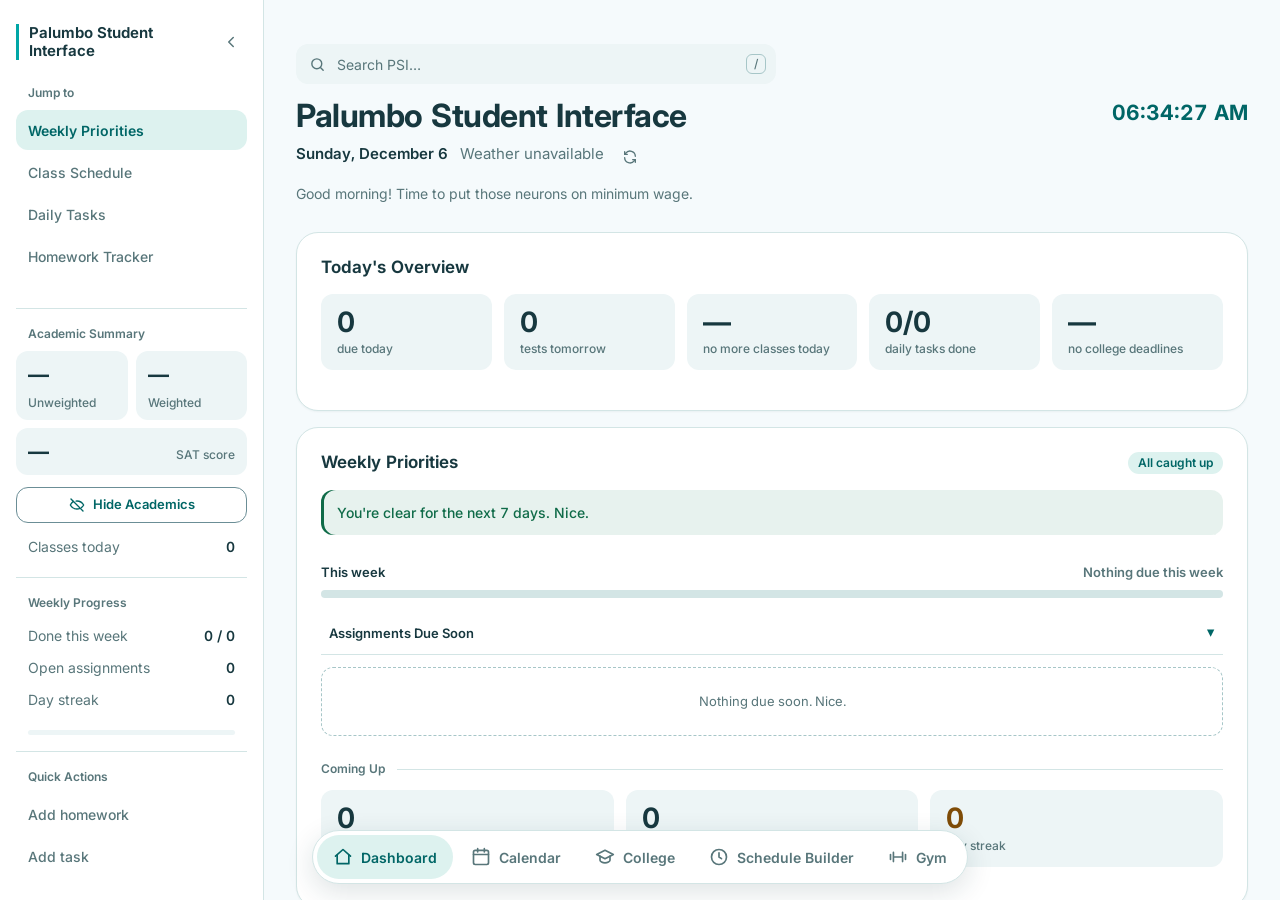
==== index.html @ 2ca4b086 "Update print statement from 'Hello' to 'Goodbye'" ====
<!DOCTYPE html>
<html lang="en">
<head>
    <meta charset="UTF-8">
    <meta name="viewport" content="width=device-width, initial-scale=1.0">
    <title>Palumbo Student Interface</title>
    <link rel="preconnect" href="https://fonts.googleapis.com">
    <link rel="preconnect" href="https://fonts.gstatic.com" crossorigin>
    <link rel="stylesheet" href="https://fonts.googleapis.com/css2?family=Inter:wght@400;500;600;700&display=swap">
    <link rel="stylesheet" href="psi.css">
    <link rel="icon" type="image/png" href="icon.png">

</head>
<body>

    <aside class="sidebar" id="sidebar">
        <div class="sidebar-head">
            <h2><span class="brand-full">Palumbo Student Interface</span><span class="brand-short" aria-hidden="true">PSI</span></h2>
            <button type="button" class="sidebar-collapse" id="sidebar-collapse" aria-expanded="true" aria-label="Collapse sidebar" title="Collapse sidebar">
                <svg viewBox="0 0 24 24" fill="none" stroke="currentColor" stroke-width="2" stroke-linecap="round" stroke-linejoin="round" aria-hidden="true"><path d="m15 6-6 6 6 6"/></svg>
            </button>
        </div>

        <p class="sidebar-nav-label">Jump to</p>

<ul>
    <li><a href="#priority">Weekly Priorities</a></li>
    <li><a href="#schedule">Daily Schedule</a></li>
    <li><a href="#homework">General Tracker</a></li>
    <li><a href="#calendar">Assignment Calendar</a></li>
    <li><a href="#gpa">GPA Calculator</a></li>
    <li><a href="#q1" class="sub-link">Freshman Year</a></li>
    <li><a href="#q2" class="sub-link">Sophomore Year</a></li>
    <li><a href="#q3" class="sub-link">Junior Year</a></li>
    <li><a href="#q4" class="sub-link">Senior Year</a></li>
</ul>

<div class="sidebar-gpa" id="sidebar-gpa">
    <div class="gpa-values" id="gpa-values">
        <h3>Unweighted GPA: <span id="unweighted-gpa">0.00</span></h3>
        <h3>Weighted GPA: <span id="weighted-gpa">0.00</span></h3>
    </div>
    <button type="button" class="secondary-button gpa-toggle" id="gpa-toggle-btn" onclick="toggleGpaVisibility()">Hide Stats</button>

    <h3 class="sat-composite-heading">SAT Composite: <span id="sat-composite">0</span></h3>
</div>

<div class="sidebar-sat">
    <p class="sidebar-nav-label">SAT Score</p>
    <div class="sat-inputs">
        <label>Math
            <input type="number" id="sat-math" min="200" max="800" step="10" placeholder="0">
        </label>
        <label>Reading
            <input type="number" id="sat-reading" min="200" max="800" step="10" placeholder="0">
        </label>
    </div>
</div>

    </aside>

    <main class="content">
        <div class="search-wrap">
            <div class="search" role="search">
                <svg class="search-ic" viewBox="0 0 24 24" aria-hidden="true"><circle cx="11" cy="11" r="7"/><path d="m20 20-3.5-3.5"/></svg>
                <input type="search" id="psi-search" placeholder="Search PSI…" aria-label="Search PSI" autocomplete="off" spellcheck="false">
                <button type="button" class="search-clear" id="psi-search-clear" aria-label="Clear search" hidden>&times;</button>
                <kbd class="search-hint" aria-hidden="true">/</kbd>
            </div>
            <p class="search-status" id="psi-search-status" role="status" aria-live="polite"></p>
        </div>

             <div class="dashboard-hero">
                <div class="hero-top">
                    <div>
                        <h1>Palumbo Student Interface</h1>
                          <div class="priority-meta">
                 <div class="priority-date" id="priority-date">Loading date...</div>
                  <div class="priority-weather" id="priority-weather">Loading weather...</div>
                </div>
                    </div>
                    <div class="hero-clock">
                        <div id="clock">Loading current time...</div>
                    </div>
                </div>
              <div class="greeting" id="greeting">Good morning!</div>
            </div>
        <!-- What's Due / What  Should I Do? -->
        <section id="priority" class="dashboard-section">
            <section class="ui-panel priority-panel">
                <div class="panel-heading">
                    <div class="panel-heading-main">
                        <h2>Weekly Priorities</h2>
                    </div>
                    <div class="panel-heading-side">
                        <span class="day-pill" id="priority-overdue-pill">All caught up</span>
                    </div>
                    
                </div>
                

                <div class="priority-insight" id="priority-insight"></div>
                <div class="priority-workload">
                    <div class="priority-workload-label">
                        <span>This week</span>
                        <span id="priority-workload-count">0 / 0 done</span>
                    </div>
                    <div class="workload-bar-track" id="priority-workload-track" role="progressbar" aria-label="Weekly assignments completed" aria-valuemin="0" aria-valuemax="100" aria-valuenow="0">
                        <div class="workload-bar-fill" id="priority-workload-bar"></div>
                        <div class="workload-bar-overdue" id="priority-workload-overdue"></div>
                    </div>
                </div>

                <div class="dropdown-section expanded" id="priority-list-section">
                    <div class="dropdown-header" onclick="toggleDropdown('priority-list-section')">
                        <span>Assignments Due Soon</span>
                        <span class="dropdown-arrow">&#9656;</span>
                    </div>
                    <div class="dropdown-body">
                        <div class="priority-list" id="priority-today-list"></div>
                    </div>
                </div>

                <div class="priority-divider">
                    <span>Coming Up</span>
                </div>

                <div class="priority-stats" id="priority-stats"></div>

                
            </section>
        </section>

        <!-- Daily Schedule -->
        <section id="schedule" class="dashboard-section">
            <div class="dashboard-grid">
                <section class="ui-panel" id="class-schedule">
                    <div class="panel-heading">
                        <div class="panel-heading-main">
                            <h2 id="day-name">Schedule for Today</h2>
                            <div class="mode-switcher" role="group" aria-label="Bell schedule">
                                <button type="button" class="mode-button active" data-mode="normal" onclick="setBellMode('normal')">Normal Bell Page</button>
                                <button type="button" class="mode-button" data-mode="hour" onclick="setBellMode('hour')">1 Hour Bell</button>
                            </div>
                        </div>
                        <div class="panel-heading-side">
                            <div class="current-class-timer" id="current-class-timer">No class in session</div>
                        </div>
                    </div>

                    <div class="schedule-header" aria-hidden="true">
                        <div>Class</div>
                        <div>Start</div>
                        <div>End</div>
                        <div>Time Remaining</div>
                    </div>
                    <div class="dropdown-section expanded" id="class-list-section">
                        <div class="dropdown-header" onclick="toggleDropdown('class-list-section')">
                            <span>Today's Classes</span>
                            <span class="dropdown-arrow">&#9656;</span>
                        </div>
                        <div class="dropdown-body">
                            <div class="schedule-list" id="class-list"></div>
                        </div>
                    </div>
                </section>
<aside class="ui-panel task-panel">
    <div class="panel-heading">
        <div>
            <h2>Daily Tasks</h2>
        </div>
        <span class="task-progress" id="task-progress">0 / 0</span>
    </div>

    <form class="task-form" id="task-form">
        <input 
            type="text" 
            id="task-input" 
            placeholder=" " 
            maxlength="100" 
            autocomplete="off" 
            aria-label="New task"
            required
        >
        <button type="submit">Add</button>
    </form>

    <button 
        type="button" 
        class="secondary-button"
        onclick="deleteCompletedTasks()"
    >
        Delete Completed Tasks
    </button>

    <div class="dropdown-section expanded" id="task-list-section">
        <div class="dropdown-header" onclick="toggleDropdown('task-list-section')">
            <span>Your Tasks</span>
            <span class="dropdown-arrow">&#9656;</span>
        </div>
        <div class="dropdown-body">
            <div class="task-list" id="task-list"></div>
        </div>
    </div>
</aside>
            </div>

            <section class="ui-panel homework-panel" id="homework">
                <div class="panel-heading">
                    <div>
                        <h2>General Tracker</h2>
                    </div>
                    <span class="task-progress" id="homework-progress">0 / 0</span>
                </div>

                <form class="homework-form" id="homework-form">
                    <label>Homework Name
                        <input type="text" id="homework-name" maxlength="120" required placeholder=" ">
                    </label>
                    <label>Class
                        <select id="homework-class" required>
                            <option value="">Select a class</option>
                        </select>
                    </label>
                    <label>Work Density
                        <select id="homework-density" required>
                            <option value="light">Light</option>
                            <option value="moderate" selected>Moderate</option>
                            <option value="heavy">Heavy</option>
                            <option value="intense">Intense</option>
                        </select>
                    </label>
                    <label>Type
                        <select id="homework-type" required>
                            <option value="assignment" selected>Assignment</option>
                            <option value="test">Test / Quiz</option>
                            <option value="event">Event</option>
                        </select>
                    </label>
                    <label>Due Date
                        <input type="date" id="homework-due" required>
                    </label>
                    <button type="submit">Add Homework</button>
                </form>

                <div class="dropdown-section expanded" id="homework-list-section">
                    <div class="dropdown-header" onclick="toggleDropdown('homework-list-section')">
                        <span>Your Homework</span>
                        <span class="dropdown-arrow">&#9656;</span>
                    </div>
                    <div class="dropdown-body">
                        <div class="homework-list" id="homework-list"></div>
                    </div>
                </div>
            </section>

            <!-- Assignment Calendar -->
            <section class="ui-panel calendar-panel" id="calendar">
                <div class="panel-heading">
                    <div>
                        <h2>Assignment Calendar</h2>
                    </div>
                    <div class="calendar-nav">
                        <button type="button" class="secondary-button calendar-nav-btn" onclick="changeCalendarMonth(-1)" aria-label="Previous month">&#8249;</button>
                        <span id="calendar-month-label">Month Year</span>
                        <button type="button" class="secondary-button calendar-nav-btn" onclick="changeCalendarMonth(1)" aria-label="Next month">&#8250;</button>
                        <button type="button" class="secondary-button calendar-today-btn" onclick="goToCurrentCalendarMonth()">Today</button>
                    </div>
                </div>

                <div class="calendar-legend">
                    <span><i class="calendar-dot veryhigh"></i>Very High</span>
                    <span><i class="calendar-dot high"></i>High</span>
                    <span><i class="calendar-dot medium"></i>Medium</span>
                    <span><i class="calendar-dot low"></i>Low</span>
                    <span><i class="calendar-dot done"></i>Completed</span>
                </div>

                <div class="calendar-weekdays">
                    <div>Sun</div><div>Mon</div><div>Tue</div><div>Wed</div><div>Thu</div><div>Fri</div><div>Sat</div>
                </div>
                <div class="calendar-grid" id="calendar-grid"></div>
            </section>

            <section class="ui-panel schedule-editor" id="schedule-editor">
                <div class="panel-heading">
                    <div>
                        <h2>Schedule Builder</h2>
                    </div>
                </div>

                <form id="schedule-form">
                    <div class="editor-grid">
                        <label>Class Name
                            <input type="text" id="schedule-class-name" required placeholder=" ">
                        </label>

                        <label>Teacher
                            <input type="text" id="schedule-teacher" placeholder=" ">
                        </label>

                        <label>Days
                            <div class="days-picker">
                                <label class="day-check"><input type="checkbox" value="Monday"><span>Mon</span></label>
                                <label class="day-check"><input type="checkbox" value="Tuesday"><span>Tue</span></label>
                                <label class="day-check"><input type="checkbox" value="Wednesday"><span>Wed</span></label>
                                <label class="day-check"><input type="checkbox" value="Thursday"><span>Thu</span></label>
                                <label class="day-check"><input type="checkbox" value="Friday"><span>Fri</span></label>
                                <label class="day-check"><input type="checkbox" value="Saturday"><span>Sat</span></label>
                                <label class="day-check"><input type="checkbox" value="Sunday"><span>Sun</span></label>
                            </div>
                        </label>

                        <label>Start Time
                            <input type="time" id="schedule-start" required>
                        </label>

                        <label>End Time
                            <input type="time" id="schedule-end" required>
                        </label>

                        <label class="editor-full">
                            <span>Affected by Bell Page</span>
                            <select id="bell-affected" onchange="toggleBellSettings()">
                                <option value="no">Absolutely not</option>
                                <option value="yes">Absolutely, it's school</option>
                            </select>
                        </label>

                        <div class="bell-settings" id="bell-settings">
                            <label>Bell Start Time
                                <input type="time" id="bell-start">
                            </label>
                            <label>Bell End Time
                                <input type="time" id="bell-end">
                            </label>
                            <p class="bell-note">Only used when 1 Hour Advisory is on</p>
                        </div>
                    </div>

                    <div class="schedule-actions">
                        <button type="submit">Add Class</button>
                        <button type="button" class="secondary-button" onclick="clearScheduleForm()">Clear</button>
                    </div>
                </form>

                <div class="dropdown-section expanded" id="saved-schedule-section">
                    <div class="dropdown-header" onclick="toggleDropdown('saved-schedule-section')">
                        <span>Your Classes</span>
                        <span class="dropdown-arrow">&#9656;</span>
                    </div>
                    <div class="dropdown-body">
                        <div class="schedule-saved" id="saved-schedule-list"></div>
                    </div>
                </div>
            </section>
        </section>

        <!-- GPA Calculator -->
        <section id="gpa" class="dashboard-section">
            <h2>GPA Calculator</h2>

            <form id="add-class-form">
                <label>
                    Class Name:
                    <input type="text" id="class-name" required>
                </label>

                <label>
                    Credits:
                    <input id="credit-hours" required>
                </label>

                <label>
                    Number Grade:
                    <input type="number" id="grade" min="0" max="100" required>
                </label>

                <label>
                    Year:
                    <select id="quarter">
                        <option value="q1">Freshman</option>
                        <option value="q2">Sophomore</option>
                        <option value="q3">Junior</option>
                        <option value="q4">Senior</option>
                    </select>
                </label>

                <label>
                    Class Type:
                    <select id="class-level">
                        <option value="normal">Normal</option>
                        <option value="honors">Honors</option>
                        <option value="ap">AP</option>
                    </select>
                </label>

                <button type="submit">Add Class</button>
            </form>

            <div id="course-sections">
                <div id="q1" class="quarter-section">
                    <h3 onclick="toggleQuarter('q1')"><span>Freshman Classes</span><span class="quarter-arrow">&#9656;</span></h3>
                    <ul class="course-list"></ul>
                </div>

                <div id="q2" class="quarter-section">
                    <h3 onclick="toggleQuarter('q2')"><span>Sophomore Classes</span><span class="quarter-arrow">&#9656;</span></h3>
                    <ul class="course-list"></ul>
                </div>

                <div id="q3" class="quarter-section">
                    <h3 onclick="toggleQuarter('q3')"><span>Junior Classes</span><span class="quarter-arrow">&#9656;</span></h3>
                    <ul class="course-list"></ul>
                </div>

                <div id="q4" class="quarter-section">
                    <h3 onclick="toggleQuarter('q4')"><span>Senior Classes</span><span class="quarter-arrow">&#9656;</span></h3>
                    <ul class="course-list"></ul>
                </div>
            </div>
        </section>
    <script src="script.js" defer></script>     
    <script src="v3.js" defer></script>
    <script src="gym.js" defer></script>
    <script src="psi-ui.js" defer></script>
    <script src="psi-inspector.js" defer></script>
    <script src="psi-extras.js" defer></script>
      <footer class="site-footer">

    <div class="footer-links">
        <a class="footer-link" href="mailto:10016357@philasd.org">
            <svg viewBox="0 0 24 24" fill="none" stroke-width="2" stroke-linecap="round" stroke-linejoin="round"><path d="M4 4h16v16H4z"/><path d="m4 6 8 7 8-7"/></svg>
            10016357@philasd.org
        </a>
        <a class="footer-link" href="https://docs.google.com/forms/d/e/1FAIpQLSfXpKThsu6RhdS_DwK_n5qxjopxj61JMtCbwb5eNRUmTEm6gQ/viewform?usp=publish-editor" target="_blank" rel="noopener">
            <svg viewBox="0 0 24 24" fill="none" stroke-width="2" stroke-linecap="round" stroke-linejoin="round"><path d="M14 2H6a2 2 0 0 0-2 2v16a2 2 0 0 0 2 2h12a2 2 0 0 0 2-2V8z"/><path d="M14 2v6h6"/><path d="M9 13h6M9 17h6"/></svg>
            Send feedback
        </a>

        <span class="footer-note">Data is stored locally</span>
        <span class="footer-credit">Made by Johnfer Quispe · Class of 2027</span>
        <span class="footer-version">Palumbo Student Interface v2.7.5</span>


    </div>
</footer>
    </main>
</body>
</html>
---- psi.css ----
/* PSI — single stylesheet (Palumbo identity × refined Apple-style minimalism)
   Order: tokens > base > layout > components > features > responsive > motion
   Every class the JS files generate is preserved; only the visual language changed.
   Inter is loaded with <link> in index.html (preconnect + stylesheet), not @import. */

/* ===== 1. Tokens =====
   teal  = identity: primary actions, active navigation, selection, progress
   navy  = depth and structure; also the muted "info" colour (no electric blue)
   cyan  = small decorative accents only; never the sole carrier of meaning
   *-ink = text-safe shade for use ON the matching tinted surface
   --control = edge for inputs/buttons (>=3:1); --border / --border-strong are dividers */
:root{
  color-scheme:light;
  --bg:#F5FAFC; --surface:#FFFFFF; --surface-2:#EDF5F6; --elevated:#FFFFFF;
  --teal-surface:#DDF2EF; --teal-surface-2:#B9DEDA; --blue-surface:#E3EDF3;
  --border:#D3E5E5; --border-strong:#A7C6C8; --control:#6B8E96;
  --text:#17383F; --text-2:#58767A;
  --brand:#008080; --accent:#008080; --accent-hover:#006B6B; --accent-ink:#006666;
  --teal-2:#348F91; --teal-3:#50A0A0; --cyan:#00A6A6;
  --info:#3E6A8A; --info-ink:#2F5875; --blue:var(--accent-ink); --blue-ink:var(--accent-ink); --info-bg:var(--blue-surface);
  --on-accent:#FFFFFF; --on-chip:#FFFFFF; --accent-tint:var(--teal-surface);
  --teal-hover:var(--accent-hover); --teal-light:var(--teal-2);
  --ok:#16845B;     --ok-bg:rgba(22,132,91,.10);
  --warn:#A96812;   --warn-bg:rgba(169,104,18,.11);
  --orange:#B4530E; --orange-bg:rgba(180,83,14,.10);
  --err:#C43D4D;    --err-bg:rgba(196,61,77,.09);
  --ok-ink:#0F6B48; --warn-ink:#7F4C07; --orange-ink:#96400A; --err-ink:#A82D3D;
  --shadow:0 1px 2px rgba(23,56,63,.05);
  --shadow-pop:0 8px 28px rgba(23,56,63,.14);
  /* radius scale: control 12 · card 18 · panel 22 · modal 26 · pill */
  --r-sm:12px; --r:18px; --r-lg:22px; --r-modal:26px; --r-pill:999px;
  --s1:4px; --s2:8px; --s3:12px; --s4:16px; --s5:24px; --s6:32px; --s7:48px;
  --space-1:var(--s1);--space-2:var(--s2);--space-3:var(--s3);--space-4:var(--s4);--space-5:var(--s5);--space-6:var(--s5);--space-7:var(--s6);--space-8:var(--s6);--space-9:var(--s7);
  --fs-xs:12px; --fs-sm:13px; --fs-base:14px; --fs-md:15px; --fs-lg:17px; --fs-xl:21px; --fs-2xl:28px;
  --font:"Inter",-apple-system,BlinkMacSystemFont,"SF Pro Text","Segoe UI",Roboto,"Helvetica Neue",Arial,sans-serif;
  --t:.15s ease;
  --sidebar:264px;
}
@media (prefers-color-scheme:dark){
  :root:not([data-theme=light]){
    color-scheme:dark;
    --bg:#091925; --surface:#132C3B; --surface-2:#1A3946; --elevated:#214957;
    --teal-surface:#17434A; --teal-surface-2:#24616A; --blue-surface:#1B3A4E;
    --border:#31515C; --border-strong:#47707C; --control:#6A929C;
    --text:#F0FAFA; --text-2:#A8C5C9;
    --brand:#45BDB8; --accent:#45BDB8; --accent-hover:#65D9D0; --accent-ink:#83E2DA;
    --teal-2:#65D9D0; --teal-3:#83E2DA; --cyan:#43D5C9;
    --info:#8FB8D6; --info-ink:#8FB8D6;
    --on-accent:#091925; --on-chip:#091925;
    --ok:#52D6A0; --ok-bg:rgba(82,214,160,.10); --warn:#F4BD62; --warn-bg:rgba(244,189,98,.10);
    --orange:#FFA05E; --orange-bg:rgba(255,160,94,.10); --err:#FF7885; --err-bg:rgba(255,120,133,.10);
    --ok-ink:var(--ok); --warn-ink:var(--warn); --orange-ink:var(--orange); --err-ink:var(--err);
    --shadow:none; --shadow-pop:0 10px 32px rgba(0,0,0,.45);
  }
}

/* ===== 2. Base ===== */
*{box-sizing:border-box}
html{scroll-behavior:smooth}
body{display:flex;min-height:100vh;margin:0;background:var(--bg);color:var(--text);font:400 var(--fs-base)/1.5 var(--font);-webkit-font-smoothing:antialiased;font-variant-numeric:tabular-nums}
h1,h2,h3,h4{margin:0;line-height:1.2;text-wrap:balance}
p{margin:0}
[hidden]{display:none!important}
button,input,select,textarea{font:inherit;color:inherit}
button{cursor:pointer}
button,input,select,textarea{min-height:40px;padding:8px 12px;border:1px solid var(--control);border-radius:var(--r-sm);background:var(--surface);transition:background var(--t),border-color var(--t),color var(--t),box-shadow var(--t)}
textarea{min-height:90px;resize:vertical}
input::placeholder{color:var(--text-2)}
input:hover,select:hover,textarea:hover{border-color:var(--teal-2)}
input:focus-visible,select:focus-visible,textarea:focus-visible,button:focus-visible,a:focus-visible,summary:focus-visible,.dropdown-header:focus-visible,.quarter-section h3:focus-visible{outline:2px solid var(--accent);outline-offset:2px}
input[type=checkbox]{min-height:0;width:17px;height:17px;padding:0;accent-color:var(--accent)}
/* Primary */
button{background:var(--accent);border-color:var(--accent);color:var(--on-accent);font-weight:600}
button:hover{background:var(--accent-hover);border-color:var(--accent-hover)}
button:active{transform:translateY(1px)}
button:disabled{opacity:.45;cursor:not-allowed;transform:none}
/* Secondary */
.secondary-button{background:var(--surface);border-color:var(--control);color:var(--text)}
.secondary-button:hover{background:var(--surface-2);border-color:var(--accent);color:var(--text)}
/* Tertiary: reorder arrows stay quiet until hovered */
.mv{border-color:transparent;background:transparent;color:var(--text-2)}
.mv:hover{background:var(--surface-2);border-color:transparent;color:var(--text)}
/* Destructive + inline text buttons */
.danger-button,.delete-btn,.edit-btn{min-height:32px;padding:4px 10px;border:0;background:transparent;font-weight:600}
.danger-button,.delete-btn{color:var(--err)}
.danger-button:hover,.delete-btn:hover{background:var(--err-bg);color:var(--err-ink);border:0}
.edit-btn{color:var(--accent-ink)}
.edit-btn:hover{background:var(--accent-tint);color:var(--accent-ink)}
::selection{background:var(--teal-surface-2);color:var(--text)}

/* ===== 3. Layout ===== */
.sidebar{position:sticky;top:0;display:flex;flex-direction:column;flex-shrink:0;width:var(--sidebar);height:100vh;padding:var(--s5) var(--s4);overflow-y:auto;overflow-x:hidden;background:var(--surface);border-right:1px solid var(--border);transition:width .2s ease}
.sidebar-head{display:flex;align-items:center;justify-content:space-between;gap:var(--s2);margin-bottom:var(--s5)}
.sidebar h2{margin:0;padding-left:10px;border-left:3px solid var(--cyan);font-size:var(--fs-md);font-weight:650;color:var(--text)}
.brand-short{display:none}
.sidebar-collapse{display:grid;place-items:center;width:32px;min-height:32px;height:32px;padding:0;flex-shrink:0;border-color:transparent;background:transparent;color:var(--text-2)}
.sidebar-collapse:hover{background:var(--surface-2);border-color:transparent;color:var(--text)}
.sidebar-collapse svg{width:18px;height:18px;transition:transform var(--t)}
.sidebar h3{margin:var(--s2) 0;font-size:var(--fs-md);font-weight:600}
.sidebar h3 span{color:var(--accent-ink);font-weight:700}
.sidebar ul{display:flex;flex-direction:column;gap:2px;margin:0 0 var(--s4);padding:0;list-style:none}
.sidebar li{margin:0}
.sidebar a{display:flex;align-items:center;gap:var(--s3);min-height:40px;padding:0 var(--s3);border-radius:var(--r-sm);color:var(--text-2);font-weight:500;text-decoration:none;transition:background var(--t),color var(--t)}
.sidebar a:hover{background:var(--surface-2);color:var(--text)}
.sidebar a.active,.sidebar a[aria-current=true]{background:var(--accent-tint);color:var(--accent-ink);font-weight:600}
.sidebar a.sub-link{margin-left:var(--s5);min-height:34px;font-size:var(--fs-sm)}
.sidebar-nav-label{margin:var(--s4) 0 var(--s2) var(--s3);color:var(--text-2);font-size:var(--fs-xs);font-weight:600}
.sidebar-nav-label:first-of-type{margin-top:0}
.content{flex:1;min-width:0;height:100vh;padding:var(--s6);padding-bottom:120px;overflow:auto}
.view{display:none;max-width:1200px;margin-inline:auto}
.view.active{display:block;animation:in .2s ease}
@keyframes in{from{opacity:0;transform:translateY(4px)}to{opacity:1;transform:none}}
.dashboard-section,.quarter-section{margin-bottom:var(--s6);scroll-margin-top:var(--s7)}
.dashboard-grid{display:grid;grid-template-columns:minmax(0,2fr) minmax(280px,1fr);gap:var(--s4)}
.content h2{font-size:var(--fs-lg);font-weight:650}
/* Dock (JS-injected view switcher) */
.dock{position:fixed;left:50%;bottom:calc(16px + env(safe-area-inset-bottom,0px));transform:translateX(-50%);z-index:50;display:flex;gap:2px;padding:4px;border:1px solid var(--border);border-radius:var(--r-pill);background:var(--surface);box-shadow:var(--shadow-pop)}
.dock button{display:flex;align-items:center;gap:8px;min-height:44px;padding:0 16px;border:0;border-radius:var(--r-pill);background:transparent;color:var(--text-2);font-weight:600;white-space:nowrap}
.dock button:hover{background:var(--surface-2);color:var(--text)}
.dock button.active{background:var(--accent-tint);color:var(--accent-ink)}
.dock-ic{width:20px;height:20px;flex-shrink:0}

/* ===== 3b. Search ===== */
.search-wrap{position:sticky;top:0;z-index:30;display:flex;align-items:center;gap:var(--s4);margin:calc(-1 * var(--s6)) calc(-1 * var(--s6)) var(--s4);padding:var(--s3) var(--s6);border-bottom:1px solid transparent;background:var(--bg);transition:border-color var(--t)}
body.searching .search-wrap{border-bottom-color:var(--border)}
.search{position:relative;flex:0 1 480px;min-width:0}
.search input{width:100%;min-height:40px;padding:0 72px 0 40px;border:1px solid transparent;border-radius:var(--r-sm);background:var(--surface-2);appearance:none;-webkit-appearance:none}
.search input:hover{border-color:var(--border-strong)}
.search input:focus-visible{border-color:var(--accent);background:var(--surface);outline:2px solid var(--accent);outline-offset:1px}
.search input::-webkit-search-cancel-button,.search input::-webkit-search-decoration{-webkit-appearance:none}
.search-ic{position:absolute;left:13px;top:50%;width:17px;height:17px;margin-top:-8.5px;fill:none;stroke:var(--text-2);stroke-width:2;stroke-linecap:round;pointer-events:none}
.search input:focus-visible~.search-ic,.search:focus-within .search-ic{stroke:var(--accent-ink)}
.search-clear{position:absolute;right:6px;top:50%;display:grid;place-items:center;width:28px;min-height:28px;height:28px;margin-top:-14px;padding:0;border:0;border-radius:50%;background:var(--border);color:var(--text);font-size:16px;line-height:1}
.search-clear:hover{background:var(--border-strong);border:0;color:var(--text)}
.search-hint{position:absolute;right:10px;top:50%;margin-top:-10px;padding:0 7px;border:1px solid var(--border-strong);border-radius:6px;color:var(--text-2);font:500 var(--fs-xs)/18px var(--font);pointer-events:none}
.search input:not(:placeholder-shown)~.search-hint{display:none}
.search-status{flex:1;min-width:0;margin:0;overflow:hidden;color:var(--text-2);font-size:var(--fs-sm);text-overflow:ellipsis;white-space:nowrap}
/* While searching, matches inside collapsed sections are still reachable */
body.searching .dropdown-section:not(.expanded) .dropdown-body,body.searching .quarter-section:not(.expanded) .course-list{display:block}

/* ===== 4. Components ===== */
.ui-panel,.section-card{padding:var(--s5);margin-bottom:var(--s4);border:1px solid var(--border);border-radius:var(--r-lg);background:var(--surface);box-shadow:var(--shadow)}
.dashboard-grid>.ui-panel,.gym-grid>.ui-panel{margin-bottom:0}
.panel-heading,.section-header{display:flex;align-items:flex-start;justify-content:space-between;gap:var(--s4);margin-bottom:var(--s4)}
.panel-heading-main{display:flex;flex-direction:column;gap:var(--s3)}
.panel-heading-side{display:flex;flex-direction:column;align-items:flex-end;gap:var(--s2);flex-shrink:0}
.sub-h{margin:0 0 var(--s3);font-size:var(--fs-md);font-weight:600}
/* Badges / pills */
.day-pill,.task-progress,.footer-version,.school-badge,.homework-badge,.priority-tag{display:inline-flex;align-items:center;gap:6px;padding:2px 10px;border-radius:var(--r-pill);background:var(--accent-tint);color:var(--accent-ink);font-size:var(--fs-xs);font-weight:600;white-space:nowrap}
.overdue-pill,.homework-badge.overdue,.homework-badge.veryhigh,.homework-badge.high,.homework-badge.intense,.homework-badge.test,.priority-tag-test{background:var(--err-bg);color:var(--err-ink)}
.homework-badge.heavy{background:var(--orange-bg);color:var(--orange-ink)}
.homework-badge.medium,.homework-badge.moderate{background:var(--warn-bg);color:var(--warn-ink)}
.homework-badge.event,.priority-tag-event{background:var(--blue-surface);color:var(--info-ink)}
.school-badge::before{content:"";width:6px;height:6px;border-radius:50%;background:currentColor}
.school-badge.reach{background:var(--err-bg);color:var(--err-ink)}
.school-badge.target{background:var(--warn-bg);color:var(--warn-ink)}
.school-badge.safety{background:var(--ok-bg);color:var(--ok-ink)}
.priority-tag{margin-left:6px;padding:1px 7px;font-size:10px}
/* Segmented controls */
.mode-switcher,.col-tabs,.side-seg{display:flex;flex-wrap:wrap;gap:2px;padding:3px;border-radius:var(--r-sm);background:var(--surface-2)}
.col-tabs{margin:var(--s4) 0}
.mode-button,.col-tabs button,.cal-mode,.side-seg button,.side-days button{min-height:34px;padding:0 14px;border:0;border-radius:9px;background:transparent;color:var(--text);font-size:var(--fs-sm);font-weight:500;white-space:nowrap}
.col-tabs button{flex:1 1 auto}
.side-seg button{flex:1;padding:0 6px;font-size:var(--fs-xs)}
.mode-button:hover,.col-tabs button:hover,.cal-mode:hover,.side-seg button:hover,.side-days button:hover{background:var(--surface);color:var(--text);border:0}
.mode-button.active,.col-tabs button.active,.cal-mode.active,.side-seg button.on,.side-days button.on{background:var(--surface);color:var(--accent-ink);font-weight:600;box-shadow:0 0 0 1px var(--border),0 1px 2px rgba(0,0,0,.06)}
.cal-toolbar{display:flex;flex-wrap:wrap;gap:var(--s2);margin-bottom:var(--s4)}
.cal-toolbar select{min-width:150px}
/* Disclosure: quiet header, divider, rotating chevron */
.dropdown-section{margin-top:var(--s4)}
.dropdown-header,.quarter-section h3{display:flex;align-items:center;justify-content:space-between;padding:10px var(--s2);border-bottom:1px solid var(--border);border-radius:var(--r-sm) var(--r-sm) 0 0;background:transparent;font-size:var(--fs-sm);font-weight:600;cursor:pointer;user-select:none;transition:background var(--t)}
.quarter-section h3{margin:0 0 var(--s3);font-size:var(--fs-md)}
.dropdown-header:hover,.quarter-section h3:hover{background:var(--surface-2)}
.dropdown-arrow,.quarter-arrow{color:var(--accent-ink);transition:transform .2s ease}
.expanded>.dropdown-header .dropdown-arrow,.quarter-section.expanded .quarter-arrow{transform:rotate(90deg)}
.dropdown-section:not(.expanded) .dropdown-body,.quarter-section:not(.expanded) .course-list{display:none}
.dropdown-body{margin-top:var(--s3)}
/* List rows inside panels: tonal fill, no second border (avoids card-in-card) */
.schedule-item,.homework-item,.priority-item,.task-item,.saved-class,.dl-row,.gym-wrow,.gym-chk,.pv-row{border:1px solid transparent;border-radius:var(--r-sm);background:var(--surface-2)}
.schedule-item:hover,.homework-item:hover,.priority-item:hover,.task-item:hover,.gym-chk:hover{border-color:var(--border-strong)}
/* Page-level rows sit on --bg, so they keep a hairline instead of a tonal fill */
.course-item{border:1px solid var(--border);border-radius:var(--r-sm);background:var(--surface)}
.course-item:hover{border-color:var(--border-strong)}
/* Progress */
.col-track,.workload-bar-track,.side-bar{height:6px;overflow:hidden;border-radius:var(--r-pill);background:var(--surface-2)}
.workload-bar-track{display:flex;height:8px;background:var(--border)}
.col-fill,.workload-bar-fill,.side-bar i{display:block;height:100%;border-radius:inherit;background:var(--brand);transition:width .3s ease}
.workload-bar-fill{flex:0 0 auto;width:0}
.workload-bar-fill.is-complete{background:var(--ok)}
.workload-bar-overdue{height:100%;flex:0 0 auto;width:0;background:var(--err);transition:width .3s ease}
.side-bar{margin:var(--s2) 12px 0;height:5px}
.side-bar i{background:var(--cyan)}
.pct,.wc{margin-top:var(--s2);color:var(--text-2);font-size:var(--fs-xs);font-weight:600}
.pct{color:var(--text)}
.wc.over{color:var(--err-ink)}
/* Empty states */
.schedule-empty,.priority-empty,.col-empty,.task-empty,.homework-empty,.empty-course-list,.pv-none{padding:var(--s5) var(--s3);color:var(--text-2);font-size:var(--fs-sm);text-align:center}
.schedule-empty,.priority-empty,.col-empty{border:1px dashed var(--border-strong);border-radius:var(--r-sm)}
.homework-empty,.empty-course-list{text-align:left;padding:var(--s2) 0;border:0}
/* Forms */
label{color:var(--text-2);font-size:var(--fs-sm);font-weight:500}
.homework-form,.editor-grid,.bell-settings,#add-class-form,.col-fields{display:grid;gap:var(--s3)}
.homework-form input,.homework-form select,.editor-grid input,.editor-grid select,.bell-settings input,#add-class-form input,#add-class-form select,.col-fields input:not([type=checkbox]),.col-fields select,.col-fields textarea{display:block;width:100%;margin-top:6px}
.homework-form{grid-template-columns:1.3fr 1fr .8fr .8fr 1fr auto;align-items:end;margin-bottom:var(--s4)}
.editor-grid,.bell-settings{grid-template-columns:repeat(2,minmax(0,1fr));align-items:start}
.editor-grid>label{display:flex;flex-direction:column}
.editor-full,.bell-note{grid-column:1/-1}
.bell-settings{display:none;grid-column:1/-1}
.bell-settings.visible{display:grid}
.bell-note{font-size:var(--fs-xs);color:var(--text-2)}
#add-class-form{grid-template-columns:repeat(5,minmax(0,1fr));margin-bottom:var(--s6)}
#add-class-form label{display:flex;flex-direction:column;justify-content:flex-end}
#add-class-form button{align-self:end;width:100%}
.col-fields{grid-template-columns:repeat(auto-fit,minmax(210px,1fr))}
.col-fields label.wide{grid-column:1/-1}
.col-fields textarea.big{min-height:220px}
.chk-row{display:flex;flex-wrap:wrap;gap:var(--s3);margin-top:var(--s2)}
.chk-row label{display:inline-flex;align-items:center;gap:6px;color:var(--text)}
.days-picker{display:flex;flex-wrap:wrap;gap:6px;margin-top:6px}
.day-check{position:relative}
.day-check input{position:absolute;opacity:0;pointer-events:none}
.day-check span{display:block;padding:9px 12px;border:1px solid var(--control);border-radius:var(--r-sm);color:var(--text-2);cursor:pointer;transition:var(--t)}
.day-check span:hover{border-color:var(--teal-2);color:var(--text)}
.day-check input:checked+span{border-color:var(--accent);background:var(--accent-tint);color:var(--accent-ink);font-weight:600}
.day-check input:focus-visible+span{outline:2px solid var(--accent);outline-offset:2px}
.schedule-actions{display:flex;gap:var(--s3);margin-top:var(--s4)}
.stepper{display:inline-flex;align-items:center;gap:4px;margin-left:auto}
.step{display:grid;place-items:center;width:36px;min-height:36px;height:36px;padding:0;border-radius:50%;background:var(--surface);border-color:var(--control);color:var(--accent-ink);font-size:18px;line-height:1}
.step:hover{background:var(--accent);color:var(--on-accent)}
.stepper input{width:48px;min-height:36px;padding:0;border:0;background:transparent;font-weight:700;text-align:center;appearance:textfield;-moz-appearance:textfield}
.stepper input::-webkit-inner-spin-button,.stepper input::-webkit-outer-spin-button{-webkit-appearance:none;margin:0}
/* Dots / checklist marks */
.dot,.calendar-dot{display:inline-block;width:8px;height:8px;flex-shrink:0;border-radius:50%}
.dot.r,.calendar-dot.veryhigh{background:var(--err)}
.dot.o,.calendar-dot.high{background:var(--orange)}
.dot.y,.calendar-dot.medium{background:var(--warn)}
.dot.g,.calendar-dot.done{background:var(--text-2);opacity:.6}
.calendar-dot.low{background:var(--accent)}
.checks{display:grid;grid-template-columns:repeat(auto-fit,minmax(200px,1fr));gap:6px;margin:var(--s3) 0 0;padding:0;list-style:none;font-size:var(--fs-sm)}
.ck{display:flex;align-items:center;gap:8px;color:var(--text-2)}
.ck::before{content:"";width:12px;height:12px;flex-shrink:0;border:2px solid var(--control);border-radius:4px}
.ck.done{color:var(--text)}
.ck.done::before{border-color:var(--accent);background:var(--accent)}

/* ===== 5. Features ===== */
/* Hero + dashboard */
.dashboard-hero{margin-bottom:var(--s4);padding:var(--s4) 0 var(--s3)}
.hero-top{display:flex;align-items:flex-start;justify-content:space-between;gap:var(--s5)}
.dashboard-hero h1{font-size:clamp(24px,4vw,32px);font-weight:700;letter-spacing:-.015em}
.priority-meta{display:flex;align-items:baseline;flex-wrap:wrap;gap:var(--s3);margin-top:var(--s2);color:var(--text-2);font-size:var(--fs-md)}
.priority-date{color:var(--text);font-weight:600}
.priority-weather{color:var(--text-2)}
#clock{color:var(--accent-ink);font-size:var(--fs-xl);font-weight:700;white-space:nowrap}
.hero-clock{text-align:right}
.greeting{margin-top:var(--s3);color:var(--text-2)}
.ov-stats,.priority-stats{display:grid;grid-template-columns:repeat(auto-fit,minmax(150px,1fr));gap:var(--s3);margin-bottom:var(--s4)}
.priority-stats{grid-template-columns:repeat(3,minmax(0,1fr))}
.ov-stat,.priority-stat{display:flex;flex-direction:column;gap:2px;padding:var(--s3) var(--s4);border-radius:var(--r-sm);background:var(--surface-2)}
.ov-stat b,.priority-stat-value{color:var(--text);font-size:var(--fs-2xl);font-weight:700;line-height:1.15}
.ov-stat span,.priority-stat-label{color:var(--text-2);font-size:var(--fs-xs);font-weight:500}
.ov-stat.warn b,.priority-stat.streak .priority-stat-value{color:var(--warn-ink)}
.ov-stat.bad b{color:var(--err-ink)}
.priority-insight{margin-bottom:var(--s4);padding:var(--s3) var(--s4);border-radius:var(--r-sm);font-weight:500;box-shadow:inset 3px 0 0 currentColor}
.priority-insight.red{background:var(--err-bg);color:var(--err-ink)}
.priority-insight.orange{background:var(--orange-bg);color:var(--orange-ink)}
.priority-insight.yellow{background:var(--warn-bg);color:var(--warn-ink)}
.priority-insight.green{background:var(--ok-bg);color:var(--ok-ink)}
.priority-workload{padding-top:var(--s3)}
.priority-workload-label{display:flex;justify-content:space-between;margin-bottom:var(--s2);color:var(--text-2);font-size:var(--fs-sm);font-weight:600}
.priority-workload-label span:first-child{color:var(--text)}
.priority-divider{display:flex;align-items:center;gap:var(--s3);margin:var(--s5) 0 var(--s3);color:var(--text-2);font-size:var(--fs-xs);font-weight:600}
.priority-divider::after{content:"";flex:1;height:1px;background:var(--border)}
.priority-list,.schedule-list,.schedule-saved,.task-list,.homework-list,.col-list,.gym-ex-list{display:flex;flex-direction:column;gap:var(--s2)}
.priority-item{display:flex;align-items:center;gap:var(--s3);padding:var(--s3) var(--s4);border-left:3px solid transparent}
.priority-item.red{border-left-color:var(--err)}.priority-item.orange{border-left-color:var(--orange)}.priority-item.yellow{border-left-color:var(--warn)}.priority-item.green{border-left-color:var(--accent)}
.priority-item-main{display:flex;flex-direction:column;gap:2px;min-width:0}
.priority-item-class{font-weight:600}
.priority-item-task,.schedule-teacher,.homework-meta,.saved-class small{display:block;color:var(--text-2);font-size:var(--fs-xs);overflow-wrap:anywhere}
.homework-meta{display:flex;flex-wrap:wrap;align-items:center;gap:6px 8px;margin-top:6px}
/* Schedule */
.current-class-timer{color:var(--accent-ink);font-size:var(--fs-sm);font-weight:700;white-space:nowrap}
.schedule-header,.schedule-item{display:grid;grid-template-columns:minmax(180px,1.5fr) minmax(90px,.7fr) minmax(90px,.7fr) minmax(150px,1fr);align-items:center;gap:var(--s4)}
.schedule-header{padding:0 var(--s4) 6px;color:var(--text-2);font-size:var(--fs-xs);font-weight:600}
.schedule-item{padding:var(--s3) var(--s4)}
.schedule-item.current-class{border-color:var(--accent);background:var(--accent-tint)}
.schedule-item.current-class .schedule-teacher,.gym-chk.on .nm,.gym-chk.on small{color:var(--text)}
.schedule-class-name{font-weight:600}
.schedule-remaining strong,.schedule-item.current-class .schedule-remaining{color:var(--accent-ink)}
.schedule-saved{margin-top:var(--s5);padding-top:var(--s4);border-top:1px solid var(--border)}
.saved-class{display:flex;align-items:center;justify-content:space-between;gap:var(--s4);padding:var(--s3) var(--s4)}
/* Tasks / homework */
.task-panel{min-height:100%}
.task-panel>.secondary-button{margin-top:var(--s3)}
.task-form{display:flex;gap:var(--s2)}
.task-form input{flex:1;min-width:0}
.task-item{display:flex;align-items:center;gap:var(--s3);padding:10px var(--s3);cursor:pointer}
.task-item span{flex:1;min-width:0;overflow-wrap:anywhere}
.task-item.done,.homework-item.completed{opacity:.6}
.task-item.done span,.homework-item.completed .homework-name{color:var(--text-2);text-decoration:line-through}
.homework-item{display:grid;grid-template-columns:minmax(0,1fr) auto;align-items:center;gap:var(--s4);padding:var(--s3) var(--s4)}
.homework-item.overdue{border-color:var(--err)}
.homework-name{font-weight:600;overflow-wrap:anywhere}
.homework-actions{display:flex;align-items:center;gap:var(--s3)}
@keyframes flash{0%,100%{box-shadow:none}25%,75%{box-shadow:0 0 0 2px var(--accent)}}
.homework-item.flash{animation:flash 1.6s ease}
/* Calendar */
.calendar-nav,.gym-cal-nav{display:flex;align-items:center;gap:var(--s2);flex-shrink:0}
.calendar-nav-btn{min-width:40px;padding:6px 10px}
#calendar-month-label,.gym-cal-nav span{min-width:150px;text-align:center;font-weight:600}
.calendar-legend{display:flex;flex-wrap:wrap;gap:var(--s4);margin-bottom:var(--s4);padding-bottom:var(--s3);border-bottom:1px solid var(--border);color:var(--text-2);font-size:var(--fs-xs);font-weight:500}
.calendar-legend span{display:inline-flex;align-items:center;gap:6px}
.calendar-weekdays,.calendar-grid,.gym-cal-head,.gym-cal{display:grid;grid-template-columns:repeat(7,minmax(0,1fr));gap:4px}
.calendar-weekdays,.gym-cal-head{margin-bottom:4px;color:var(--text-2);font-size:var(--fs-xs);font-weight:600;text-align:center}
.calendar-cell,.gym-cell,.pv-col{min-height:96px;padding:6px;border:1px solid var(--border);border-radius:10px;background:var(--surface)}
.calendar-cell.outside{background:transparent;border-color:transparent;opacity:.4}
.calendar-cell.is-today{background:var(--teal-surface)}
.calendar-cell.is-today,.gym-cell.today,.pv-col.sel{border-color:var(--accent);box-shadow:inset 0 0 0 1px var(--accent)}
.calendar-grid.week .calendar-cell{min-height:220px}
.calendar-grid.day{grid-template-columns:1fr}
.calendar-grid.day .calendar-cell{min-height:300px}
.calendar-day-number{margin-bottom:4px;font-size:var(--fs-sm);font-weight:600}
.calendar-items{display:flex;flex-direction:column;gap:3px}
.calendar-chip{width:100%;min-height:0;padding:2px 6px;border:0;border-radius:6px;overflow:hidden;font-size:11px;font-weight:600;line-height:1.4;text-align:left;text-overflow:ellipsis;white-space:nowrap;color:var(--on-chip)}
.calendar-chip.veryhigh{background:var(--err)}.calendar-chip.high{background:var(--orange)}.calendar-chip.medium{background:var(--warn-ink)}.calendar-chip.low{background:var(--accent)}
.calendar-chip.college{background:var(--info)}
.calendar-chip.done{background:var(--surface-2);color:var(--text-2);text-decoration:line-through}
.calendar-chip:hover{filter:brightness(1.08)}
.calendar-grid.week .calendar-chip,.calendar-grid.day .calendar-chip{white-space:normal;overflow-wrap:anywhere;padding:4px 8px}
.calendar-more{padding:2px 6px;color:var(--text-2);font-size:var(--fs-xs)}
.calendar-cell.is-today .calendar-more{color:var(--text)}
/* GPA */
.course-list{margin:0;padding:0;list-style:none}
.course-item{display:flex;align-items:center;justify-content:space-between;gap:var(--s4);margin:var(--s2) 0;padding:var(--s3) var(--s4)}
.course-item-name{font-weight:600}
.course-item-actions,.course-edit-form{display:flex;align-items:center;gap:var(--s3)}
.course-edit-form{width:100%}
.course-edit-form input{width:90px;min-height:36px;padding:4px 8px}
.gpa-values.hidden h3 span,.side-figures.hidden .fig-hide,.side-stats b.blur{filter:blur(6px);user-select:none}
.gpa-toggle{width:100%;margin:var(--s2) 0 var(--s3)}
.sat-composite-heading{padding-top:var(--s3);border-top:1px solid var(--border)}
.sidebar-gpa,.sidebar-sat{margin-top:var(--s4)}
.sat-inputs{display:flex;gap:var(--s2)}
.sat-inputs label{flex:1;display:flex;flex-direction:column}
.sat-inputs input{width:100%;margin-top:4px}
.sat-panel .sidebar-sat{margin-top:0}
.sat-panel .sidebar-nav-label{display:none}
.sat-panel .sat-inputs{max-width:360px}
/* College workspace */
.col-card{border:1px solid var(--border);border-radius:var(--r);background:var(--surface);overflow:hidden}
.col-card[open]{border-color:var(--border-strong)}
.col-card summary{display:flex;flex-wrap:wrap;align-items:center;gap:var(--s3);row-gap:var(--s2);padding:var(--s3) var(--s4);cursor:pointer;list-style:none}
.col-card summary::-webkit-details-marker{display:none}
.col-card summary:focus-visible{outline-offset:-2px}
.col-card summary::before{content:"\25B8";color:var(--accent-ink);transition:transform .2s ease}
.col-card[open] summary::before{transform:rotate(90deg)}
.col-title{flex:1;min-width:0;overflow-wrap:anywhere;font-weight:600}
.col-sum{color:var(--text-2);font-size:var(--fs-xs)}
.col-actions{display:flex;align-items:center;gap:var(--s2)}
.col-actions button{min-height:34px;padding:2px 12px}
.col-actions .danger-button{padding:2px 8px}
.col-body{padding:0 var(--s4) var(--s4)}
.col-progress{margin-bottom:var(--s4);padding-bottom:var(--s4);border-bottom:1px solid var(--border)}
.dl-row{display:flex;flex-wrap:wrap;align-items:center;gap:var(--s3);padding:10px var(--s3);font-weight:500}
.dl-row small{margin-left:auto;color:var(--text-2)}
/* Sidebar widgets */
.side-section{margin-top:var(--s4);padding-top:var(--s4);border-top:1px solid var(--border)}
.side-stats li{display:flex;align-items:center;justify-content:space-between;gap:var(--s2);min-height:30px;padding:2px 12px;color:var(--text-2);font-size:var(--fs-base)}
.side-stats b{color:var(--text);font-weight:600}
.side-figures{display:grid;grid-template-columns:1fr 1fr;gap:var(--s2);margin-bottom:var(--s3)}
.side-figures .fig{padding:8px 12px;border-radius:var(--r-sm);background:var(--surface-2)}
.side-figures .fig.wide{grid-column:1/-1;display:flex;align-items:baseline;justify-content:space-between}
.side-figures b{display:block;color:var(--text);font-size:var(--fs-xl);font-weight:700}
.side-figures span,.side-note{color:var(--text-2);font-size:var(--fs-xs);font-weight:500}
.side-note{margin:var(--s3) 0 var(--s2) 4px}
.side-note.strong{margin-top:0;color:var(--text);font-size:var(--fs-base);font-weight:600}
.side-note.ok{color:var(--ok-ink)}
.side-toggle,.side-btn{display:flex;align-items:center;justify-content:center;gap:8px;width:100%;min-height:36px;margin:0 0 var(--s2);padding:0 12px;border:1px solid var(--control);background:var(--surface);color:var(--accent-ink);font-size:var(--fs-sm)}
.side-toggle:hover,.side-btn:hover{background:var(--accent-tint);border-color:var(--accent);color:var(--accent-ink)}
.side-toggle svg{width:16px;height:16px}
.sched-list,.tpl-list,.conf-list{display:flex;flex-direction:column;gap:2px;margin:0;padding:0;list-style:none}
.sched-row{display:grid;grid-template-columns:68px minmax(0,1fr);gap:8px;align-items:baseline;padding:4px 8px 4px 12px;border-left:2px solid var(--border)}
.sched-row span{color:var(--text-2);font-size:var(--fs-xs);white-space:nowrap}
.sched-row b{overflow:hidden;font-weight:500;text-overflow:ellipsis;white-space:nowrap}
.sched-row.now{border-left-color:var(--accent);background:var(--accent-tint)}
.sched-row.now b{color:var(--accent-ink)}
.side-days{display:flex;gap:3px}
.side-days button{flex:1;padding:0;background:var(--surface-2)}
.conf-list li{display:block;padding:8px 10px;border-left:2px solid var(--err);border-radius:0 var(--r-sm) var(--r-sm) 0;background:var(--err-bg);font-size:var(--fs-xs)}
.conf-list b{display:block;color:var(--err-ink)}
.tpl{display:flex;align-items:center}
.tpl a{flex:1;min-width:0;overflow:hidden;text-overflow:ellipsis;white-space:nowrap}
.tpl-del{min-height:32px;padding:0 8px;border:0;background:transparent;color:var(--err);font-size:var(--fs-lg)}
.tpl-del:hover{background:var(--err-bg)}
/* Schedule builder preview */
.pv-week{display:grid;grid-template-columns:repeat(7,minmax(0,1fr));gap:4px}
.pv-col{min-height:120px}
.pv-col h4{margin-bottom:6px;font-size:var(--fs-sm)}
.pv-item{margin-bottom:4px;padding:4px 6px;border-radius:6px;background:var(--accent-tint);font-size:var(--fs-xs);font-weight:600;overflow-wrap:anywhere}
.pv-item span{display:block;color:var(--text-2);font-weight:500}
.pv-row{display:grid;grid-template-columns:minmax(0,1.5fr) 1fr 1fr;gap:var(--s4);padding:var(--s3) var(--s4)}
.pv-row span{color:var(--text-2)}
/* Gym */
.gym-grid{display:grid;grid-template-columns:1fr 1fr;gap:var(--s4);margin-bottom:var(--s4)}
.gym-hero-top{display:flex;align-items:flex-start;justify-content:space-between;gap:var(--s3);margin-bottom:var(--s4)}
.gym-eyebrow,.gym-sub{color:var(--text-2);font-size:var(--fs-sm);font-weight:600}
.gym-sub{margin:var(--s4) 0 0}
.gym-name{margin-top:4px;font-size:var(--fs-2xl)}
.gym-count{color:var(--accent-ink);font-size:var(--fs-lg);font-weight:700;white-space:nowrap}
.gym-rot{display:flex;flex-wrap:wrap;align-items:center;gap:6px;margin-bottom:var(--s4)}
.gym-pill{min-height:34px;padding:0 14px;border:1px solid var(--control);border-radius:var(--r-pill);background:var(--surface);color:var(--text-2);font-size:var(--fs-sm)}
.gym-pill:hover{background:var(--surface-2);color:var(--text);border-color:var(--control)}
.gym-pill.cur{background:var(--accent);border-color:var(--accent);color:var(--on-accent)}
.gym-pill.last:not(.cur){border-color:var(--ok);color:var(--ok-ink)}
.gym-arrow{color:var(--text-2)}
.gym-chk{display:flex;align-items:center;gap:var(--s3);padding:10px var(--s3);color:var(--text);cursor:pointer}
.gym-chk input{position:absolute;opacity:0;pointer-events:none}
.gym-chk .box{display:grid;place-items:center;width:26px;height:26px;flex-shrink:0;border:2px solid var(--control);border-radius:50%;transition:background var(--t),border-color var(--t)}
.gym-chk .box svg{width:14px;height:14px}
.gym-chk .box path,.gym-day .dc path,.gym-complete .ring path{fill:none;stroke:var(--on-accent);stroke-width:3.2;stroke-linecap:round;stroke-linejoin:round;stroke-dasharray:24;stroke-dashoffset:24;transition:stroke-dashoffset .25s ease}
.gym-chk.on{background:var(--accent-tint);border-color:var(--accent)}
.gym-chk.on .box{background:var(--accent);border-color:var(--accent)}
.gym-chk.on .box path,.gym-day.hit .dc path,.gym-complete.ready .ring path,.gym-complete.popped .ring path{stroke-dashoffset:0}
.gym-chk input:focus-visible+.box{outline:2px solid var(--accent);outline-offset:2px}
.gym-chk .nm{flex:1;min-width:0;overflow-wrap:anywhere;font-weight:600}
.gym-chk.on .nm{text-decoration:line-through}
.gym-chk small{color:var(--text-2);font-size:var(--fs-sm);white-space:nowrap}
.gym-done-note{display:flex;align-items:center;gap:var(--s3);margin-bottom:var(--s4);padding:var(--s3) var(--s4);border-radius:var(--r-sm);background:var(--ok-bg);color:var(--ok-ink);font-weight:600}
.gym-done-note svg{width:20px;height:20px;flex-shrink:0}
.gym-preview{display:grid;grid-template-columns:repeat(auto-fit,minmax(200px,1fr));gap:4px 16px;margin:0 0 var(--s4);padding:0;list-style:none;color:var(--text-2);font-size:var(--fs-sm)}
.gym-preview li::before{content:"\2022";margin-right:8px;color:var(--accent)}
.gym-btn-row{display:flex;flex-wrap:wrap;gap:var(--s2)}
.gym-complete{display:flex;align-items:center;justify-content:center;gap:12px;width:100%;min-height:52px;border-radius:var(--r-sm);background:var(--surface);border:1px solid var(--control);color:var(--text-2);font-weight:600}
.gym-complete:hover{background:var(--surface);border-color:var(--control)}
.gym-complete .ring{display:grid;place-items:center;width:26px;height:26px;border:2px solid currentColor;border-radius:50%}
.gym-complete .ring svg{width:14px;height:14px}
.gym-complete .ring path{stroke:currentColor}
.gym-complete.ready,.gym-complete.popped{background:var(--accent);border-color:var(--accent);color:var(--on-accent)}
.gym-complete.ready:hover{background:var(--accent-hover)}
.gym-complete.popped{pointer-events:none}
.gym-spark{display:none} /* decorative burst removed; JS still creates/removes the nodes */
.gym-days{display:grid;grid-template-columns:repeat(7,1fr);gap:6px;margin-bottom:var(--s4)}
.gym-day{display:flex;flex-direction:column;align-items:center;gap:6px;padding:8px 2px;border-radius:var(--r-sm);background:var(--surface-2);color:var(--text-2);font-size:var(--fs-xs);font-weight:600}
.gym-day .dc{display:grid;place-items:center;width:26px;height:26px;border:2px solid var(--control);border-radius:50%}
.gym-day .dc svg{width:13px;height:13px}
.gym-day.hit{color:var(--text)}
.gym-day.hit .dc{background:var(--accent);border-color:var(--accent)}
.gym-day.today{box-shadow:inset 0 0 0 1px var(--accent)}
.gym-day small{max-width:100%;overflow:hidden;text-overflow:ellipsis;white-space:nowrap;font-size:10px;font-weight:500}
.gym-goal{display:flex;align-items:center;gap:var(--s3);margin-bottom:var(--s2);font-weight:600}
.gym-chart{display:block;width:100%;height:auto;margin-top:var(--s4)}
/* Overrides for colours written inline by v3.js / gym.js */
.calendar-legend .calendar-dot[style*="9ad7ff"]{background:var(--info)!important}
.gym-chart rect[style*="--accent"],.gym-chart circle[style*="--accent"],.gym-chart polygon[style*="--accent"]{fill:var(--accent)!important}
.gym-chart polyline[style*="--accent"]{stroke:var(--accent)!important}
.gym-chart text{fill:var(--text-2);font-size:11px;font-weight:500}
.gym-chart line[stroke="rgba(255,255,255,.1)"]{stroke:var(--border)}
.gym-chart line[stroke="rgba(255,255,255,.35)"]{stroke:var(--control)}
.gym-chart line[stroke="#ffcf86"]{stroke:var(--warn)}
.gym-chart text[style*="ffcf86"]{fill:var(--warn-ink)!important}
.pct[style*="color:#fff"]{color:var(--text)!important}
.gym-cell{min-height:60px;font-size:var(--fs-xs);font-weight:600;color:var(--text-2)}
.gym-cell.blank{background:transparent;border-color:transparent}
.gym-cell.hit{background:var(--accent-tint);border-color:var(--accent);color:var(--text)}
.gym-cell em{display:block;margin-top:4px;overflow:hidden;color:var(--accent-ink);font-size:11px;font-style:normal;text-overflow:ellipsis;white-space:nowrap}
.gym-wform{display:flex;flex-wrap:wrap;align-items:flex-end;gap:var(--s3);margin-bottom:var(--s4)}
.gym-wform label,.gym-ed-name,.gym-ex label{display:flex;flex-direction:column;gap:4px;color:var(--text-2);font-size:var(--fs-sm)}
.gym-wlist{margin-top:var(--s4)}
.gym-wrow{display:flex;align-items:center;gap:var(--s3);padding:8px var(--s3);margin-bottom:var(--s2);font-weight:600}
.gym-wrow small{margin-left:auto;color:var(--text-2)}
.gym-ex{display:grid;grid-template-columns:minmax(0,2fr) 70px 80px 90px 36px;gap:var(--s2);align-items:end;margin-bottom:var(--s2)}
.gym-ex input,.gym-ed-name input{width:100%}
.gym-ed-name{margin-bottom:var(--s3)}
.gym-ex .x{min-height:40px;padding:0}

/* ===== 6. Footer ===== */
.site-footer{display:flex;flex-wrap:wrap;align-items:center;justify-content:space-between;gap:var(--s4);margin-top:var(--s7);padding:var(--s4) 0;border-top:1px solid var(--border);color:var(--text-2);font-size:var(--fs-sm)}
.footer-links{display:flex;flex-wrap:wrap;align-items:center;gap:var(--s4)}
.footer-link{display:inline-flex;align-items:center;gap:6px;color:var(--accent-ink);font-weight:500;text-decoration:none}
.footer-link:hover{text-decoration:underline}
.footer-link svg{width:15px;height:15px;stroke:currentColor}

/* ===== 7. Responsive ===== */
@media (max-width:1100px){#add-class-form{grid-template-columns:repeat(3,minmax(0,1fr))}#add-class-form button{grid-column:1/-1}}
@media (max-width:900px){
  .content{padding:var(--s5) var(--s4)}
  .search-wrap{margin:calc(-1 * var(--s5)) calc(-1 * var(--s4)) var(--s4);padding:var(--s3) var(--s4) var(--s2)}
  .dashboard-grid,.gym-grid{grid-template-columns:1fr}
  .homework-form{grid-template-columns:1fr 1fr}.homework-form button{grid-column:1/-1}
  .panel-heading{flex-wrap:wrap}.panel-heading-side{align-items:flex-start}
  .pv-week{grid-template-columns:1fr 1fr}
}
/* Collapsed sidebar: only the header and toggle remain. The contextual links are rewritten by v3.js per view,
   and the dock stays the primary navigation, so nothing essential is lost. */
body.nav-collapsed .sidebar>:not(.sidebar-head){display:none!important}
@media (min-width:701px){
  body.nav-collapsed{--sidebar:64px}
  body.nav-collapsed .sidebar{padding-inline:var(--s2);align-items:center}
  body.nav-collapsed .sidebar-head{flex-direction:column;gap:var(--s3);margin-bottom:0}
  body.nav-collapsed .sidebar h2{padding:0;border:0;text-align:center}
  body.nav-collapsed .brand-full{display:none}
  body.nav-collapsed .brand-short{display:block;color:var(--accent-ink);font-size:var(--fs-sm);font-weight:700}
  body.nav-collapsed .sidebar-collapse svg{transform:rotate(180deg)}
}
@media (max-width:700px){
  body{flex-direction:column}
  .sidebar{position:static;width:100%;height:auto;padding:var(--s4);border-right:0;border-bottom:1px solid var(--border)}
  .sidebar-head{margin-bottom:var(--s3)}
  .sidebar-collapse svg{transform:rotate(90deg)}
  body.nav-collapsed .sidebar-collapse svg{transform:rotate(-90deg)}
  .sidebar>ul{flex-direction:row;flex-wrap:wrap;gap:6px}
  .sidebar>ul a,.sidebar>ul a.sub-link{min-height:44px;margin-left:0}
  .content{height:auto;padding:var(--s4);overflow:visible}
  .search-wrap{margin:calc(-1 * var(--s4)) calc(-1 * var(--s4)) var(--s3);padding:var(--s3) var(--s4) var(--s2)}
  .search-wrap{flex-wrap:wrap;gap:var(--s1)}.search{flex:1 1 100%}.search-status{flex:1 1 100%;white-space:normal}
  .hero-top{flex-direction:column}.hero-clock{text-align:left}
  .editor-grid,.bell-settings,.homework-form,#add-class-form,.col-fields,.priority-stats,.pv-row{grid-template-columns:1fr}
  .editor-full,.bell-note{grid-column:auto}
  .ov-stats{grid-template-columns:1fr 1fr}
  .schedule-header{display:none}
  .schedule-item{grid-template-columns:1fr 1fr}.schedule-class-name{grid-column:1/-1}
  .homework-item{grid-template-columns:1fr}
  .calendar-legend{gap:var(--s2) var(--s3);font-size:10px}
  .calendar-panel{padding:var(--s4) var(--s3)}
  .calendar-weekdays,.calendar-grid{gap:2px}
  .calendar-cell{min-height:58px;padding:3px}
  .calendar-day-number{margin-bottom:3px;font-size:var(--fs-xs);text-align:center}
  .calendar-cell.is-today .calendar-day-number{color:var(--accent-ink)}
  /* Month: events become priority-coloured bars (title stays in the DOM; tap still opens the item) */
  .calendar-grid.month .calendar-chip{position:relative;height:6px;min-height:6px;padding:0;border-radius:3px;font-size:0;line-height:0}
  .calendar-grid.month .calendar-chip::before{content:"";position:absolute;inset:-8px 0}
  .calendar-grid.month .calendar-items{gap:5px}
  .calendar-grid.month .calendar-chip.done{background:var(--control)}
  .calendar-more{padding:0;font-size:10px;text-align:center}
  /* Week: seven narrow columns cannot show titles, so stack the days */
  .calendar-grid.week{grid-template-columns:1fr;gap:var(--s2)}
  .calendar-grid.week .calendar-cell{min-height:0;padding:var(--s3)}
  .calendar-grid.week .calendar-day-number{text-align:left;font-size:var(--fs-sm)}
  .calendar-panel:has(.calendar-grid.week) .calendar-weekdays{display:none}
  .calendar-chip{min-height:32px}
  .calendar-grid.month .calendar-chip{min-height:6px}
  #calendar-month-label,.gym-cal-nav span{min-width:100px}
  .gym-cell{min-height:46px;padding:4px}
  .gym-cell em{width:6px;height:6px;margin:4px auto 0;border-radius:50%;background:var(--brand);font-size:0}
  .gym-ex{grid-template-columns:1fr 1fr;padding:10px;border-radius:var(--r-sm);background:var(--surface-2)}
  .gym-ex label:first-child,.gym-ex .x{grid-column:1/-1}
  .col-actions button{min-height:44px;min-width:44px}
  .dock{gap:0;padding:4px}
  .dock button{flex-direction:column;gap:2px;min-width:62px;padding:6px 8px;font-size:11px}
  .site-footer{flex-direction:column;align-items:flex-start}
}
/* Touch devices: 44px targets */
@media (pointer:coarse){
  button,input:not([type=checkbox]),select{min-height:44px}
  .sidebar a{min-height:44px}
  .mode-button,.col-tabs button,.cal-mode,.side-seg button,.side-days button{min-height:40px}
  .step{width:44px;height:44px;min-height:44px}
}

/* ===== 8. Motion & scrollbars ===== */
@media (prefers-reduced-motion:reduce){*,*::before,*::after{animation-duration:.01ms!important;transition-duration:.01ms!important;scroll-behavior:auto!important}}
.sidebar,.content{scrollbar-width:thin;scrollbar-color:var(--control) transparent}

/* ===== 9. Inspector (Calendar selection details) ===== */
.inspector{position:fixed;top:76px;right:16px;bottom:96px;z-index:40;width:320px;padding:var(--s5);overflow-y:auto;border:1px solid var(--border);border-radius:var(--r-lg);background:var(--surface);box-shadow:var(--shadow-pop)}
.inspector:not([hidden]){animation:in .2s ease}
.inspector-head{display:flex;align-items:flex-start;justify-content:space-between;gap:var(--s3)}
.inspector h2{font-size:var(--fs-lg);overflow-wrap:anywhere}
.inspector h2:focus{outline:none}
.inspector h2:focus-visible{outline:2px solid var(--accent);outline-offset:4px;border-radius:4px}
.inspector-close{display:grid;place-items:center;width:36px;min-height:36px;height:36px;padding:0;border-radius:50%;flex-shrink:0;font-size:20px;line-height:1}
.inspector-sub{margin:var(--s1) 0 var(--s3);color:var(--text-2)}
.inspector-badges{display:flex;flex-wrap:wrap;gap:6px;margin-bottom:var(--s4)}
.inspector-rows{margin:0 0 var(--s4)}
.inspector-rows>div{display:flex;justify-content:space-between;gap:var(--s3);padding:10px 0;border-bottom:1px solid var(--border)}
.inspector-rows dt{color:var(--text-2)}
.inspector-rows dd{margin:0;text-align:right;font-weight:500}
.inspector-rows small{display:block;color:var(--text-2);font-size:var(--fs-xs);font-weight:400}
.inspector-field{display:block;margin-bottom:var(--s4)}
.inspector-field input{display:block;width:100%;margin-top:6px}
.inspector-label{display:block;margin-bottom:6px;color:var(--text-2);font-size:var(--fs-sm);font-weight:500}
.inspector .mode-switcher{display:grid;grid-template-columns:repeat(2,1fr)}
.inspector-check{display:flex;align-items:center;gap:var(--s2);min-height:44px;color:var(--text);font-size:var(--fs-base)}
.inspector-actions{display:flex;flex-wrap:wrap;gap:var(--s2);margin-top:var(--s3)}
.inspector-confirm{margin-top:var(--s3);padding:var(--s3) var(--s4);border-radius:var(--r-sm);background:var(--err-bg);color:var(--err-ink)}
.calendar-chip.is-selected{box-shadow:0 0 0 2px var(--surface),0 0 0 4px var(--text)}
@media (min-width:1101px){body.inspector-open .content{padding-right:calc(320px + var(--s6) + 16px)}}
@media (max-width:1100px){
  .inspector{top:auto;left:12px;right:12px;bottom:calc(96px + env(safe-area-inset-bottom,0px));width:auto;max-height:55vh}
}

/* ===== 10. Dialog, toasts, sort bar, gauges, refresh ===== */
.psi-dialog{width:min(420px,calc(100vw - 32px));padding:0;border:1px solid var(--border);border-radius:var(--r-modal);background:var(--surface);color:var(--text);box-shadow:var(--shadow-pop)}
.psi-dialog::backdrop{background:rgba(9,25,37,.45)}
.psi-dialog[open]{animation:in .18s ease}
.dlg-body{padding:var(--s5)}
.psi-dialog h2{margin-bottom:var(--s2);font-size:var(--fs-lg);overflow-wrap:anywhere}
.psi-dialog p{color:var(--text-2)}
.dlg-body input{display:block;width:100%;margin-top:var(--s3)}
.dlg-actions{display:flex;justify-content:flex-end;gap:var(--s2);margin-top:var(--s5)}
.dlg-danger{background:var(--err);border-color:var(--err);color:var(--on-chip)}
.dlg-danger:hover{background:var(--err-ink);border-color:var(--err-ink)}
.toast-stack{position:fixed;left:50%;bottom:calc(88px + env(safe-area-inset-bottom,0px));z-index:80;display:flex;flex-direction:column;gap:var(--s2);width:min(420px,calc(100vw - 32px));transform:translateX(-50%);pointer-events:none}
.toast{padding:12px 16px;border:1px solid var(--border);border-radius:var(--r-sm);background:var(--elevated);box-shadow:var(--shadow-pop);font-weight:500;pointer-events:auto;animation:in .2s ease;transition:opacity .3s}
.toast.warn{border-left:4px solid var(--warn)}
.toast.out{opacity:0}
.sort-bar{display:flex;flex-wrap:wrap;align-items:center;gap:var(--s2) var(--s3);margin-bottom:var(--s3);color:var(--text-2);font-size:var(--fs-sm)}
.sort-dir{display:grid;place-items:center;width:36px;min-height:36px;height:36px;padding:0}
.gauge{margin:var(--s2) 0 var(--s3)}
.gauge-track{height:8px;overflow:hidden;border-radius:var(--r-pill);background:var(--border)}
.gauge-fill{width:0;height:100%;border-radius:inherit;background:var(--brand);transition:width .3s ease}
.gauge-scale{display:flex;justify-content:space-between;margin-top:4px;color:var(--text-2);font-size:var(--fs-xs)}
.gpa-values.hidden .gauge{filter:blur(6px);user-select:none}
.refresh-btn{display:inline-grid;place-items:center;align-self:center;width:28px;min-height:28px;height:28px;padding:0;border-color:transparent;background:transparent;color:var(--text-2)}
.refresh-btn svg{width:16px;height:16px}
.refresh-btn:hover{background:var(--surface-2);border-color:transparent;color:var(--text)}
.is-loading::before{content:"";display:inline-block;width:12px;height:12px;margin-right:8px;vertical-align:-1px;border:2px solid var(--border-strong);border-top-color:var(--accent);border-radius:50%;animation:spin .8s linear infinite}
@keyframes spin{to{transform:rotate(360deg)}}
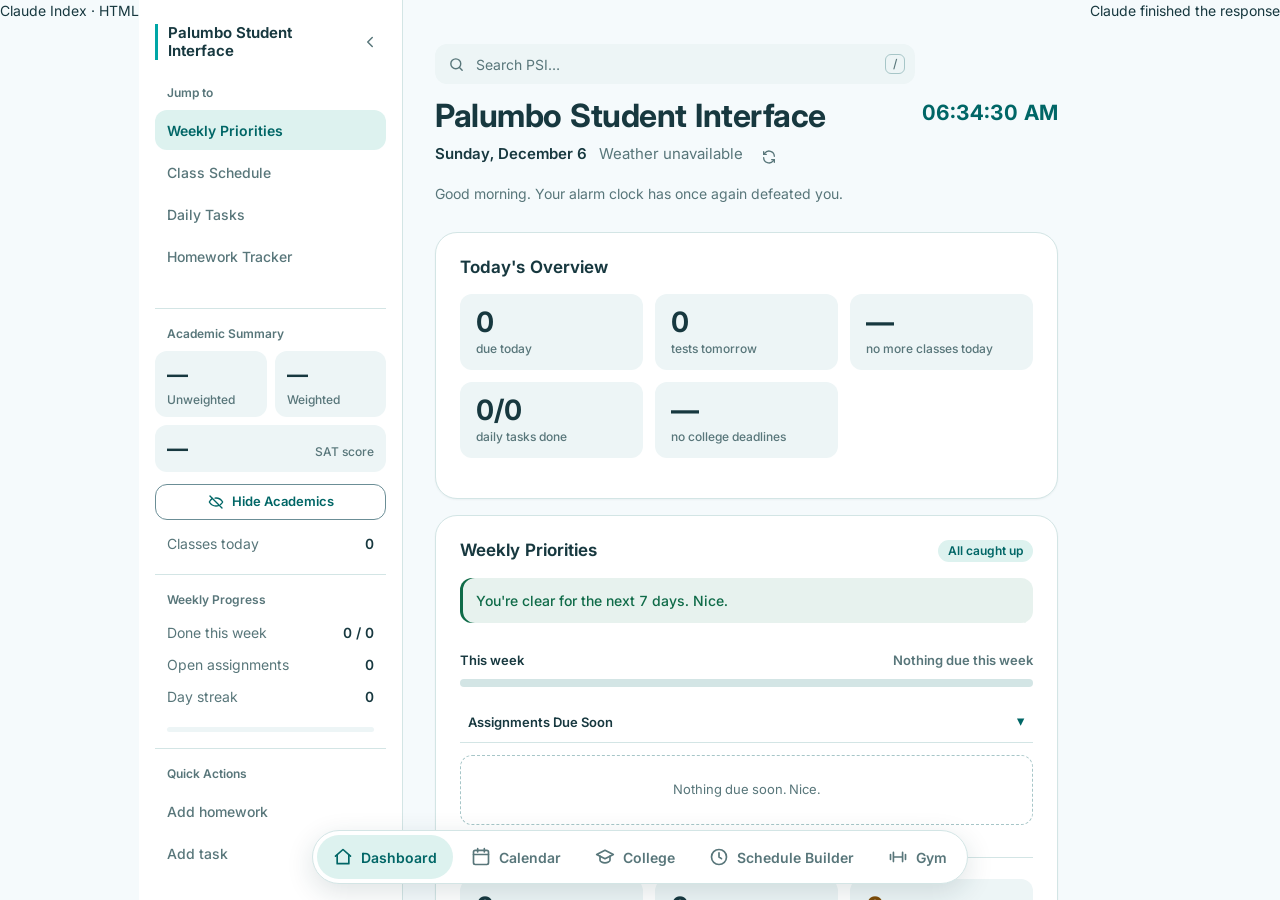
==== commit 193cf05b: "Update index.html" ====
--- a/index.html
+++ b/index.html
@@ -1,18 +1,37 @@
+Claude
+
+
+
+
+
+
+
+
+
+
+
+
+
+
+
+Index · HTML
 <!DOCTYPE html>
 <html lang="en">
 <head>
     <meta charset="UTF-8">
     <meta name="viewport" content="width=device-width, initial-scale=1.0">
+    <meta name="theme-color" content="#002222">
+    <meta name="color-scheme" content="dark">
     <title>Palumbo Student Interface</title>
     <link rel="preconnect" href="https://fonts.googleapis.com">
     <link rel="preconnect" href="https://fonts.gstatic.com" crossorigin>
     <link rel="stylesheet" href="https://fonts.googleapis.com/css2?family=Inter:wght@400;500;600;700&display=swap">
     <link rel="stylesheet" href="psi.css">
     <link rel="icon" type="image/png" href="icon.png">
-
+ 
 </head>
 <body>
-
+ 
     <aside class="sidebar" id="sidebar">
         <div class="sidebar-head">
             <h2><span class="brand-full">Palumbo Student Interface</span><span class="brand-short" aria-hidden="true">PSI</span></h2>
@@ -20,9 +39,9 @@
                 <svg viewBox="0 0 24 24" fill="none" stroke="currentColor" stroke-width="2" stroke-linecap="round" stroke-linejoin="round" aria-hidden="true"><path d="m15 6-6 6 6 6"/></svg>
             </button>
         </div>
-
+ 
         <p class="sidebar-nav-label">Jump to</p>
-
+ 
 <ul>
     <li><a href="#priority">Weekly Priorities</a></li>
     <li><a href="#schedule">Daily Schedule</a></li>
@@ -34,17 +53,17 @@
     <li><a href="#q3" class="sub-link">Junior Year</a></li>
     <li><a href="#q4" class="sub-link">Senior Year</a></li>
 </ul>
-
+ 
 <div class="sidebar-gpa" id="sidebar-gpa">
     <div class="gpa-values" id="gpa-values">
         <h3>Unweighted GPA: <span id="unweighted-gpa">0.00</span></h3>
         <h3>Weighted GPA: <span id="weighted-gpa">0.00</span></h3>
     </div>
     <button type="button" class="secondary-button gpa-toggle" id="gpa-toggle-btn" onclick="toggleGpaVisibility()">Hide Stats</button>
-
+ 
     <h3 class="sat-composite-heading">SAT Composite: <span id="sat-composite">0</span></h3>
 </div>
-
+ 
 <div class="sidebar-sat">
     <p class="sidebar-nav-label">SAT Score</p>
     <div class="sat-inputs">
@@ -56,9 +75,9 @@
         </label>
     </div>
 </div>
-
+ 
     </aside>
-
+ 
     <main class="content">
         <div class="search-wrap">
             <div class="search" role="search">
@@ -69,7 +88,7 @@
             </div>
             <p class="search-status" id="psi-search-status" role="status" aria-live="polite"></p>
         </div>
-
+ 
              <div class="dashboard-hero">
                 <div class="hero-top">
                     <div>
@@ -98,7 +117,7 @@
                     
                 </div>
                 
-
+ 
                 <div class="priority-insight" id="priority-insight"></div>
                 <div class="priority-workload">
                     <div class="priority-workload-label">
@@ -110,7 +129,7 @@
                         <div class="workload-bar-overdue" id="priority-workload-overdue"></div>
                     </div>
                 </div>
-
+ 
                 <div class="dropdown-section expanded" id="priority-list-section">
                     <div class="dropdown-header" onclick="toggleDropdown('priority-list-section')">
                         <span>Assignments Due Soon</span>
@@ -120,17 +139,17 @@
                         <div class="priority-list" id="priority-today-list"></div>
                     </div>
                 </div>
-
+ 
                 <div class="priority-divider">
                     <span>Coming Up</span>
                 </div>
-
+ 
                 <div class="priority-stats" id="priority-stats"></div>
-
+ 
                 
             </section>
         </section>
-
+ 
         <!-- Daily Schedule -->
         <section id="schedule" class="dashboard-section">
             <div class="dashboard-grid">
@@ -147,7 +166,7 @@
                             <div class="current-class-timer" id="current-class-timer">No class in session</div>
                         </div>
                     </div>
-
+ 
                     <div class="schedule-header" aria-hidden="true">
                         <div>Class</div>
                         <div>Start</div>
@@ -171,7 +190,7 @@
         </div>
         <span class="task-progress" id="task-progress">0 / 0</span>
     </div>
-
+ 
     <form class="task-form" id="task-form">
         <input 
             type="text" 
@@ -184,7 +203,7 @@
         >
         <button type="submit">Add</button>
     </form>
-
+ 
     <button 
         type="button" 
         class="secondary-button"
@@ -192,7 +211,7 @@
     >
         Delete Completed Tasks
     </button>
-
+ 
     <div class="dropdown-section expanded" id="task-list-section">
         <div class="dropdown-header" onclick="toggleDropdown('task-list-section')">
             <span>Your Tasks</span>
@@ -204,7 +223,7 @@
     </div>
 </aside>
             </div>
-
+ 
             <section class="ui-panel homework-panel" id="homework">
                 <div class="panel-heading">
                     <div>
@@ -212,7 +231,7 @@
                     </div>
                     <span class="task-progress" id="homework-progress">0 / 0</span>
                 </div>
-
+ 
                 <form class="homework-form" id="homework-form">
                     <label>Homework Name
                         <input type="text" id="homework-name" maxlength="120" required placeholder=" ">
@@ -242,7 +261,7 @@
                     </label>
                     <button type="submit">Add Homework</button>
                 </form>
-
+ 
                 <div class="dropdown-section expanded" id="homework-list-section">
                     <div class="dropdown-header" onclick="toggleDropdown('homework-list-section')">
                         <span>Your Homework</span>
@@ -253,7 +272,7 @@
                     </div>
                 </div>
             </section>
-
+ 
             <!-- Assignment Calendar -->
             <section class="ui-panel calendar-panel" id="calendar">
                 <div class="panel-heading">
@@ -267,7 +286,7 @@
                         <button type="button" class="secondary-button calendar-today-btn" onclick="goToCurrentCalendarMonth()">Today</button>
                     </div>
                 </div>
-
+ 
                 <div class="calendar-legend">
                     <span><i class="calendar-dot veryhigh"></i>Very High</span>
                     <span><i class="calendar-dot high"></i>High</span>
@@ -275,30 +294,30 @@
                     <span><i class="calendar-dot low"></i>Low</span>
                     <span><i class="calendar-dot done"></i>Completed</span>
                 </div>
-
+ 
                 <div class="calendar-weekdays">
                     <div>Sun</div><div>Mon</div><div>Tue</div><div>Wed</div><div>Thu</div><div>Fri</div><div>Sat</div>
                 </div>
                 <div class="calendar-grid" id="calendar-grid"></div>
             </section>
-
+ 
             <section class="ui-panel schedule-editor" id="schedule-editor">
                 <div class="panel-heading">
                     <div>
                         <h2>Schedule Builder</h2>
                     </div>
                 </div>
-
+ 
                 <form id="schedule-form">
                     <div class="editor-grid">
                         <label>Class Name
                             <input type="text" id="schedule-class-name" required placeholder=" ">
                         </label>
-
+ 
                         <label>Teacher
                             <input type="text" id="schedule-teacher" placeholder=" ">
                         </label>
-
+ 
                         <label>Days
                             <div class="days-picker">
                                 <label class="day-check"><input type="checkbox" value="Monday"><span>Mon</span></label>
@@ -310,15 +329,15 @@
                                 <label class="day-check"><input type="checkbox" value="Sunday"><span>Sun</span></label>
                             </div>
                         </label>
-
+ 
                         <label>Start Time
                             <input type="time" id="schedule-start" required>
                         </label>
-
+ 
                         <label>End Time
                             <input type="time" id="schedule-end" required>
                         </label>
-
+ 
                         <label class="editor-full">
                             <span>Affected by Bell Page</span>
                             <select id="bell-affected" onchange="toggleBellSettings()">
@@ -326,7 +345,7 @@
                                 <option value="yes">Absolutely, it's school</option>
                             </select>
                         </label>
-
+ 
                         <div class="bell-settings" id="bell-settings">
                             <label>Bell Start Time
                                 <input type="time" id="bell-start">
@@ -337,13 +356,13 @@
                             <p class="bell-note">Only used when 1 Hour Advisory is on</p>
                         </div>
                     </div>
-
+ 
                     <div class="schedule-actions">
                         <button type="submit">Add Class</button>
                         <button type="button" class="secondary-button" onclick="clearScheduleForm()">Clear</button>
                     </div>
                 </form>
-
+ 
                 <div class="dropdown-section expanded" id="saved-schedule-section">
                     <div class="dropdown-header" onclick="toggleDropdown('saved-schedule-section')">
                         <span>Your Classes</span>
@@ -355,27 +374,27 @@
                 </div>
             </section>
         </section>
-
+ 
         <!-- GPA Calculator -->
         <section id="gpa" class="dashboard-section">
             <h2>GPA Calculator</h2>
-
+ 
             <form id="add-class-form">
                 <label>
                     Class Name:
                     <input type="text" id="class-name" required>
                 </label>
-
+ 
                 <label>
                     Credits:
                     <input id="credit-hours" required>
                 </label>
-
+ 
                 <label>
                     Number Grade:
                     <input type="number" id="grade" min="0" max="100" required>
                 </label>
-
+ 
                 <label>
                     Year:
                     <select id="quarter">
@@ -385,7 +404,7 @@
                         <option value="q4">Senior</option>
                     </select>
                 </label>
-
+ 
                 <label>
                     Class Type:
                     <select id="class-level">
@@ -394,26 +413,26 @@
                         <option value="ap">AP</option>
                     </select>
                 </label>
-
+ 
                 <button type="submit">Add Class</button>
             </form>
-
+ 
             <div id="course-sections">
                 <div id="q1" class="quarter-section">
                     <h3 onclick="toggleQuarter('q1')"><span>Freshman Classes</span><span class="quarter-arrow">&#9656;</span></h3>
                     <ul class="course-list"></ul>
                 </div>
-
+ 
                 <div id="q2" class="quarter-section">
                     <h3 onclick="toggleQuarter('q2')"><span>Sophomore Classes</span><span class="quarter-arrow">&#9656;</span></h3>
                     <ul class="course-list"></ul>
                 </div>
-
+ 
                 <div id="q3" class="quarter-section">
                     <h3 onclick="toggleQuarter('q3')"><span>Junior Classes</span><span class="quarter-arrow">&#9656;</span></h3>
                     <ul class="course-list"></ul>
                 </div>
-
+ 
                 <div id="q4" class="quarter-section">
                     <h3 onclick="toggleQuarter('q4')"><span>Senior Classes</span><span class="quarter-arrow">&#9656;</span></h3>
                     <ul class="course-list"></ul>
@@ -427,7 +446,7 @@
     <script src="psi-inspector.js" defer></script>
     <script src="psi-extras.js" defer></script>
       <footer class="site-footer">
-
+ 
     <div class="footer-links">
         <a class="footer-link" href="mailto:10016357@philasd.org">
             <svg viewBox="0 0 24 24" fill="none" stroke-width="2" stroke-linecap="round" stroke-linejoin="round"><path d="M4 4h16v16H4z"/><path d="m4 6 8 7 8-7"/></svg>
@@ -437,14 +456,16 @@
             <svg viewBox="0 0 24 24" fill="none" stroke-width="2" stroke-linecap="round" stroke-linejoin="round"><path d="M14 2H6a2 2 0 0 0-2 2v16a2 2 0 0 0 2 2h12a2 2 0 0 0 2-2V8z"/><path d="M14 2v6h6"/><path d="M9 13h6M9 17h6"/></svg>
             Send feedback
         </a>
-
+ 
         <span class="footer-note">Data is stored locally</span>
         <span class="footer-credit">Made by Johnfer Quispe · Class of 2027</span>
         <span class="footer-version">Palumbo Student Interface v2.7.5</span>
-
-
+ 
+ 
     </div>
 </footer>
     </main>
 </body>
 </html>
+ 
+Claude finished the response
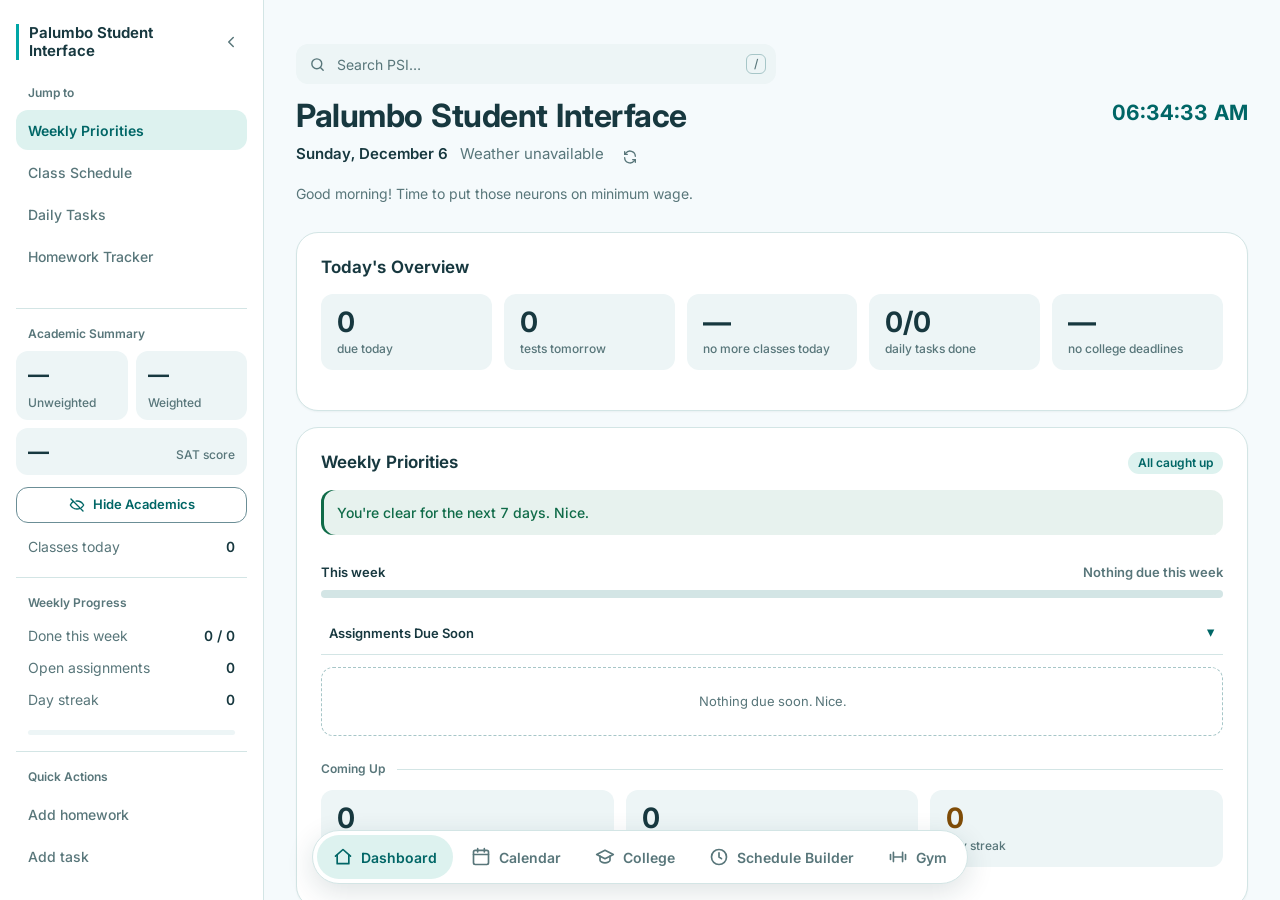
==== commit 3e45db6f: "Update print statement from 'Hello' to 'Goodbye'" ====
--- a/index.html
+++ b/index.html
@@ -1,20 +1,3 @@
-Claude
-
-
-
-
-
-
-
-
-
-
-
-
-
-
-
-Index · HTML
 <!DOCTYPE html>
 <html lang="en">
 <head>
@@ -28,10 +11,10 @@
     <link rel="stylesheet" href="https://fonts.googleapis.com/css2?family=Inter:wght@400;500;600;700&display=swap">
     <link rel="stylesheet" href="psi.css">
     <link rel="icon" type="image/png" href="icon.png">
- 
+
 </head>
 <body>
- 
+
     <aside class="sidebar" id="sidebar">
         <div class="sidebar-head">
             <h2><span class="brand-full">Palumbo Student Interface</span><span class="brand-short" aria-hidden="true">PSI</span></h2>
@@ -39,9 +22,9 @@
                 <svg viewBox="0 0 24 24" fill="none" stroke="currentColor" stroke-width="2" stroke-linecap="round" stroke-linejoin="round" aria-hidden="true"><path d="m15 6-6 6 6 6"/></svg>
             </button>
         </div>
- 
+
         <p class="sidebar-nav-label">Jump to</p>
- 
+
 <ul>
     <li><a href="#priority">Weekly Priorities</a></li>
     <li><a href="#schedule">Daily Schedule</a></li>
@@ -53,17 +36,17 @@
     <li><a href="#q3" class="sub-link">Junior Year</a></li>
     <li><a href="#q4" class="sub-link">Senior Year</a></li>
 </ul>
- 
+
 <div class="sidebar-gpa" id="sidebar-gpa">
     <div class="gpa-values" id="gpa-values">
         <h3>Unweighted GPA: <span id="unweighted-gpa">0.00</span></h3>
         <h3>Weighted GPA: <span id="weighted-gpa">0.00</span></h3>
     </div>
     <button type="button" class="secondary-button gpa-toggle" id="gpa-toggle-btn" onclick="toggleGpaVisibility()">Hide Stats</button>
- 
+
     <h3 class="sat-composite-heading">SAT Composite: <span id="sat-composite">0</span></h3>
 </div>
- 
+
 <div class="sidebar-sat">
     <p class="sidebar-nav-label">SAT Score</p>
     <div class="sat-inputs">
@@ -75,9 +58,9 @@
         </label>
     </div>
 </div>
- 
+
     </aside>
- 
+
     <main class="content">
         <div class="search-wrap">
             <div class="search" role="search">
@@ -88,7 +71,7 @@
             </div>
             <p class="search-status" id="psi-search-status" role="status" aria-live="polite"></p>
         </div>
- 
+
              <div class="dashboard-hero">
                 <div class="hero-top">
                     <div>
@@ -117,7 +100,7 @@
                     
                 </div>
                 
- 
+
                 <div class="priority-insight" id="priority-insight"></div>
                 <div class="priority-workload">
                     <div class="priority-workload-label">
@@ -129,7 +112,7 @@
                         <div class="workload-bar-overdue" id="priority-workload-overdue"></div>
                     </div>
                 </div>
- 
+
                 <div class="dropdown-section expanded" id="priority-list-section">
                     <div class="dropdown-header" onclick="toggleDropdown('priority-list-section')">
                         <span>Assignments Due Soon</span>
@@ -139,17 +122,17 @@
                         <div class="priority-list" id="priority-today-list"></div>
                     </div>
                 </div>
- 
+
                 <div class="priority-divider">
                     <span>Coming Up</span>
                 </div>
- 
+
                 <div class="priority-stats" id="priority-stats"></div>
- 
+
                 
             </section>
         </section>
- 
+
         <!-- Daily Schedule -->
         <section id="schedule" class="dashboard-section">
             <div class="dashboard-grid">
@@ -166,7 +149,7 @@
                             <div class="current-class-timer" id="current-class-timer">No class in session</div>
                         </div>
                     </div>
- 
+
                     <div class="schedule-header" aria-hidden="true">
                         <div>Class</div>
                         <div>Start</div>
@@ -190,7 +173,7 @@
         </div>
         <span class="task-progress" id="task-progress">0 / 0</span>
     </div>
- 
+
     <form class="task-form" id="task-form">
         <input 
             type="text" 
@@ -203,7 +186,7 @@
         >
         <button type="submit">Add</button>
     </form>
- 
+
     <button 
         type="button" 
         class="secondary-button"
@@ -211,7 +194,7 @@
     >
         Delete Completed Tasks
     </button>
- 
+
     <div class="dropdown-section expanded" id="task-list-section">
         <div class="dropdown-header" onclick="toggleDropdown('task-list-section')">
             <span>Your Tasks</span>
@@ -223,7 +206,7 @@
     </div>
 </aside>
             </div>
- 
+
             <section class="ui-panel homework-panel" id="homework">
                 <div class="panel-heading">
                     <div>
@@ -231,7 +214,7 @@
                     </div>
                     <span class="task-progress" id="homework-progress">0 / 0</span>
                 </div>
- 
+
                 <form class="homework-form" id="homework-form">
                     <label>Homework Name
                         <input type="text" id="homework-name" maxlength="120" required placeholder=" ">
@@ -261,7 +244,7 @@
                     </label>
                     <button type="submit">Add Homework</button>
                 </form>
- 
+
                 <div class="dropdown-section expanded" id="homework-list-section">
                     <div class="dropdown-header" onclick="toggleDropdown('homework-list-section')">
                         <span>Your Homework</span>
@@ -272,7 +255,7 @@
                     </div>
                 </div>
             </section>
- 
+
             <!-- Assignment Calendar -->
             <section class="ui-panel calendar-panel" id="calendar">
                 <div class="panel-heading">
@@ -286,7 +269,7 @@
                         <button type="button" class="secondary-button calendar-today-btn" onclick="goToCurrentCalendarMonth()">Today</button>
                     </div>
                 </div>
- 
+
                 <div class="calendar-legend">
                     <span><i class="calendar-dot veryhigh"></i>Very High</span>
                     <span><i class="calendar-dot high"></i>High</span>
@@ -294,30 +277,30 @@
                     <span><i class="calendar-dot low"></i>Low</span>
                     <span><i class="calendar-dot done"></i>Completed</span>
                 </div>
- 
+
                 <div class="calendar-weekdays">
                     <div>Sun</div><div>Mon</div><div>Tue</div><div>Wed</div><div>Thu</div><div>Fri</div><div>Sat</div>
                 </div>
                 <div class="calendar-grid" id="calendar-grid"></div>
             </section>
- 
+
             <section class="ui-panel schedule-editor" id="schedule-editor">
                 <div class="panel-heading">
                     <div>
                         <h2>Schedule Builder</h2>
                     </div>
                 </div>
- 
+
                 <form id="schedule-form">
                     <div class="editor-grid">
                         <label>Class Name
                             <input type="text" id="schedule-class-name" required placeholder=" ">
                         </label>
- 
+
                         <label>Teacher
                             <input type="text" id="schedule-teacher" placeholder=" ">
                         </label>
- 
+
                         <label>Days
                             <div class="days-picker">
                                 <label class="day-check"><input type="checkbox" value="Monday"><span>Mon</span></label>
@@ -329,15 +312,15 @@
                                 <label class="day-check"><input type="checkbox" value="Sunday"><span>Sun</span></label>
                             </div>
                         </label>
- 
+
                         <label>Start Time
                             <input type="time" id="schedule-start" required>
                         </label>
- 
+
                         <label>End Time
                             <input type="time" id="schedule-end" required>
                         </label>
- 
+
                         <label class="editor-full">
                             <span>Affected by Bell Page</span>
                             <select id="bell-affected" onchange="toggleBellSettings()">
@@ -345,7 +328,7 @@
                                 <option value="yes">Absolutely, it's school</option>
                             </select>
                         </label>
- 
+
                         <div class="bell-settings" id="bell-settings">
                             <label>Bell Start Time
                                 <input type="time" id="bell-start">
@@ -356,13 +339,13 @@
                             <p class="bell-note">Only used when 1 Hour Advisory is on</p>
                         </div>
                     </div>
- 
+
                     <div class="schedule-actions">
                         <button type="submit">Add Class</button>
                         <button type="button" class="secondary-button" onclick="clearScheduleForm()">Clear</button>
                     </div>
                 </form>
- 
+
                 <div class="dropdown-section expanded" id="saved-schedule-section">
                     <div class="dropdown-header" onclick="toggleDropdown('saved-schedule-section')">
                         <span>Your Classes</span>
@@ -374,27 +357,27 @@
                 </div>
             </section>
         </section>
- 
+
         <!-- GPA Calculator -->
         <section id="gpa" class="dashboard-section">
             <h2>GPA Calculator</h2>
- 
+
             <form id="add-class-form">
                 <label>
                     Class Name:
                     <input type="text" id="class-name" required>
                 </label>
- 
+
                 <label>
                     Credits:
                     <input id="credit-hours" required>
                 </label>
- 
+
                 <label>
                     Number Grade:
                     <input type="number" id="grade" min="0" max="100" required>
                 </label>
- 
+
                 <label>
                     Year:
                     <select id="quarter">
@@ -404,7 +387,7 @@
                         <option value="q4">Senior</option>
                     </select>
                 </label>
- 
+
                 <label>
                     Class Type:
                     <select id="class-level">
@@ -413,26 +396,26 @@
                         <option value="ap">AP</option>
                     </select>
                 </label>
- 
+
                 <button type="submit">Add Class</button>
             </form>
- 
+
             <div id="course-sections">
                 <div id="q1" class="quarter-section">
                     <h3 onclick="toggleQuarter('q1')"><span>Freshman Classes</span><span class="quarter-arrow">&#9656;</span></h3>
                     <ul class="course-list"></ul>
                 </div>
- 
+
                 <div id="q2" class="quarter-section">
                     <h3 onclick="toggleQuarter('q2')"><span>Sophomore Classes</span><span class="quarter-arrow">&#9656;</span></h3>
                     <ul class="course-list"></ul>
                 </div>
- 
+
                 <div id="q3" class="quarter-section">
                     <h3 onclick="toggleQuarter('q3')"><span>Junior Classes</span><span class="quarter-arrow">&#9656;</span></h3>
                     <ul class="course-list"></ul>
                 </div>
- 
+
                 <div id="q4" class="quarter-section">
                     <h3 onclick="toggleQuarter('q4')"><span>Senior Classes</span><span class="quarter-arrow">&#9656;</span></h3>
                     <ul class="course-list"></ul>
@@ -446,7 +429,7 @@
     <script src="psi-inspector.js" defer></script>
     <script src="psi-extras.js" defer></script>
       <footer class="site-footer">
- 
+
     <div class="footer-links">
         <a class="footer-link" href="mailto:10016357@philasd.org">
             <svg viewBox="0 0 24 24" fill="none" stroke-width="2" stroke-linecap="round" stroke-linejoin="round"><path d="M4 4h16v16H4z"/><path d="m4 6 8 7 8-7"/></svg>
@@ -456,16 +439,14 @@
             <svg viewBox="0 0 24 24" fill="none" stroke-width="2" stroke-linecap="round" stroke-linejoin="round"><path d="M14 2H6a2 2 0 0 0-2 2v16a2 2 0 0 0 2 2h12a2 2 0 0 0 2-2V8z"/><path d="M14 2v6h6"/><path d="M9 13h6M9 17h6"/></svg>
             Send feedback
         </a>
- 
+
         <span class="footer-note">Data is stored locally</span>
         <span class="footer-credit">Made by Johnfer Quispe · Class of 2027</span>
         <span class="footer-version">Palumbo Student Interface v2.7.5</span>
- 
- 
+
+
     </div>
 </footer>
     </main>
 </body>
 </html>
- 
-Claude finished the response
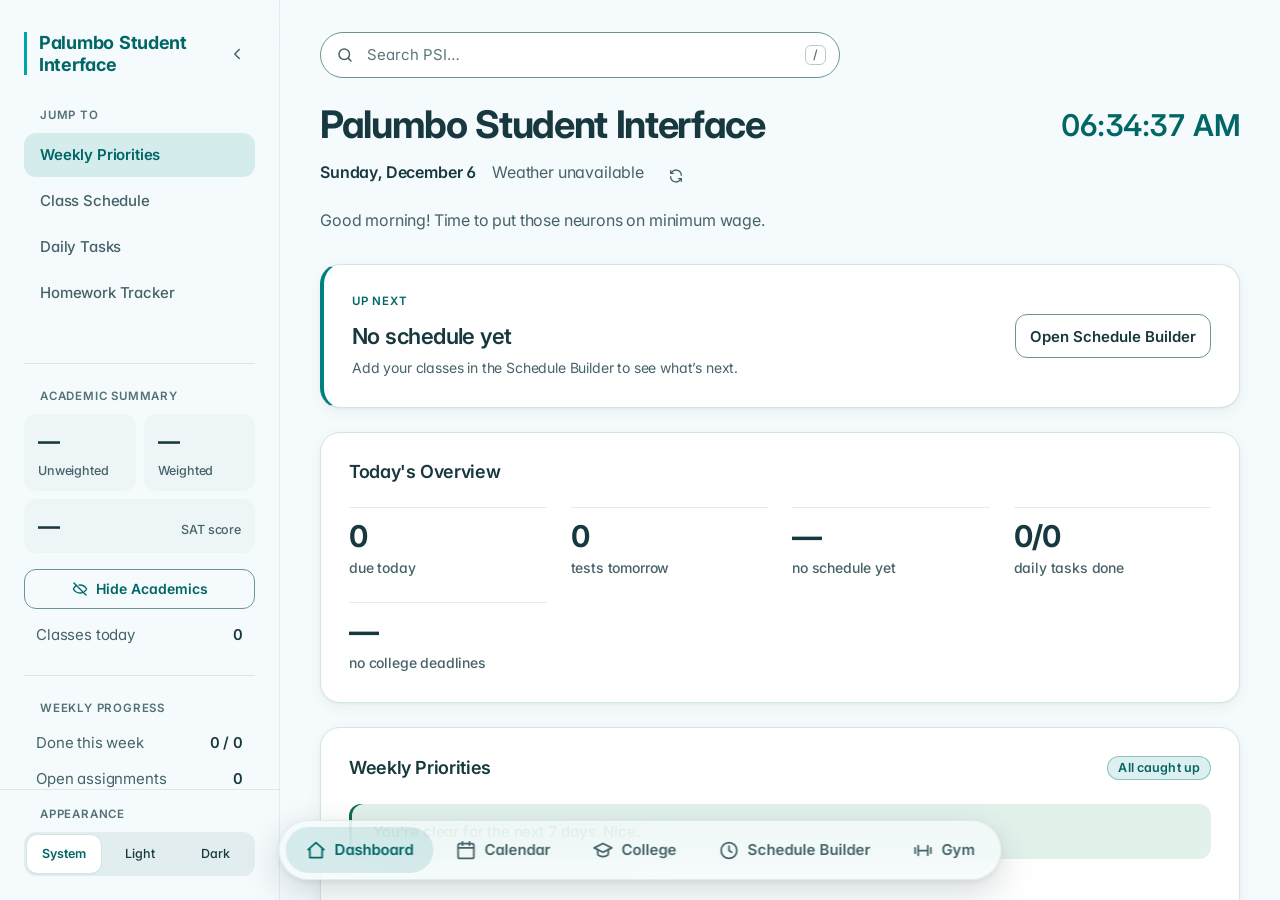
==== commit 80919588: "Add files via upload" ====
--- a/index.html
+++ b/index.html
@@ -3,9 +3,16 @@
 <head>
     <meta charset="UTF-8">
     <meta name="viewport" content="width=device-width, initial-scale=1.0">
-    <meta name="theme-color" content="#002222">
-    <meta name="color-scheme" content="dark">
+    <meta name="description" content="PSI: schedule, homework, GPA, calendar, college planning and gym tracking for Palumbo students. Data stays in your browser.">
+    <meta name="color-scheme" content="light dark">
+    <meta name="theme-color" content="#F5FAFC" media="(prefers-color-scheme: light)">
+    <meta name="theme-color" content="#091925" media="(prefers-color-scheme: dark)">
     <title>Palumbo Student Interface</title>
+    <script>
+        /* Applies a saved Light/Dark choice before the first paint so the page never flashes the wrong theme.
+           "System" (the default) stores nothing and follows the OS. The full controller lives in psi-ui.js. */
+        try { var t = localStorage.getItem("psi-theme"); if (t === "light" || t === "dark") document.documentElement.dataset.theme = t; } catch (e) {}
+    </script>
     <link rel="preconnect" href="https://fonts.googleapis.com">
     <link rel="preconnect" href="https://fonts.gstatic.com" crossorigin>
     <link rel="stylesheet" href="https://fonts.googleapis.com/css2?family=Inter:wght@400;500;600;700&display=swap">
@@ -14,10 +21,11 @@
 
 </head>
 <body>
+    <a class="skip-link" href="#main">Skip to content</a>
 
     <aside class="sidebar" id="sidebar">
         <div class="sidebar-head">
-            <h2><span class="brand-full">Palumbo Student Interface</span><span class="brand-short" aria-hidden="true">PSI</span></h2>
+            <p class="sidebar-brand"><span class="brand-full">Palumbo Student Interface</span><span class="brand-short" aria-hidden="true">PSI</span></p>
             <button type="button" class="sidebar-collapse" id="sidebar-collapse" aria-expanded="true" aria-label="Collapse sidebar" title="Collapse sidebar">
                 <svg viewBox="0 0 24 24" fill="none" stroke="currentColor" stroke-width="2" stroke-linecap="round" stroke-linejoin="round" aria-hidden="true"><path d="m15 6-6 6 6 6"/></svg>
             </button>
@@ -59,9 +67,18 @@
     </div>
 </div>
 
+<div class="theme-switch">
+    <p class="sidebar-nav-label" id="theme-label">Appearance</p>
+    <div class="side-seg" role="group" aria-labelledby="theme-label">
+        <button type="button" data-theme-mode="system" aria-pressed="true">System</button>
+        <button type="button" data-theme-mode="light" aria-pressed="false">Light</button>
+        <button type="button" data-theme-mode="dark" aria-pressed="false">Dark</button>
+    </div>
+</div>
+
     </aside>
 
-    <main class="content">
+    <main class="content" id="main" tabindex="-1">
         <div class="search-wrap">
             <div class="search" role="search">
                 <svg class="search-ic" viewBox="0 0 24 24" aria-hidden="true"><circle cx="11" cy="11" r="7"/><path d="m20 20-3.5-3.5"/></svg>
@@ -422,12 +439,6 @@
                 </div>
             </div>
         </section>
-    <script src="script.js" defer></script>     
-    <script src="v3.js" defer></script>
-    <script src="gym.js" defer></script>
-    <script src="psi-ui.js" defer></script>
-    <script src="psi-inspector.js" defer></script>
-    <script src="psi-extras.js" defer></script>
       <footer class="site-footer">
 
     <div class="footer-links">
@@ -448,5 +459,12 @@
     </div>
 </footer>
     </main>
+
+    <script src="script.js" defer></script>
+    <script src="v3.js" defer></script>
+    <script src="gym.js" defer></script>
+    <script src="psi-ui.js" defer></script>
+    <script src="psi-inspector.js" defer></script>
+    <script src="psi-extras.js" defer></script>
 </body>
 </html>
--- a/psi.css
+++ b/psi.css
@@ -1,617 +1,804 @@
-/* PSI — single stylesheet (Palumbo identity × refined Apple-style minimalism)
-   Order: tokens > base > layout > components > features > responsive > motion
-   Every class the JS files generate is preserved; only the visual language changed.
-   Inter is loaded with <link> in index.html (preconnect + stylesheet), not @import. */
-
-/* ===== 1. Tokens =====
-   teal  = identity: primary actions, active navigation, selection, progress
-   navy  = depth and structure; also the muted "info" colour (no electric blue)
-   cyan  = small decorative accents only; never the sole carrier of meaning
-   *-ink = text-safe shade for use ON the matching tinted surface
-   --control = edge for inputs/buttons (>=3:1); --border / --border-strong are dividers */
+/* PSI: Palumbo Student Interface. Single stylesheet.
+   Direction: Palumbo Teal x Midnight, applied with Apple HIG principles (clarity, deference, depth, consistency).
+
+   CONTENTS
+     1. Design tokens        scale, type, radius, motion; semantic status colours
+     2. Themes               light (default), midnight dark (system or [data-theme=dark]); palette primitives only
+     3. Base & typography    reset, forms, buttons, links
+     4. Layout               sidebar, content, dock, search
+     5. Shared components    panels, badges, segmented controls, disclosure, rows, progress, empty states, forms
+     6. Page components      dashboard, schedule, tasks and homework, calendar, courses and GPA, college, builder, gym
+     7. Overlays             inspector, dialog, toasts, gauges
+     8. Interaction states   hover / focus / active / disabled / invalid
+     9. Responsive
+    10. Accessibility        skip link, reduced motion, contrast and forced colours, touch targets, scrollbars
+    11. Inline-style bridges colours written inline by v3.js / gym.js / psi-ui.js
+
+   Rules for editing:
+   - Colours live only in sections 1-2. Components use semantic tokens, never hex values.
+   - Each selector is defined once, in the section that owns it. Tweak the rule; do not add an override layer.
+   - Dark values appear twice in section 2 (system preference + explicit attribute) because CSS cannot share one
+     block between a media query and an attribute selector. Keep the two blocks identical.
+   - Every class generated by the JS files is preserved; search the JS before removing anything.
+   Inter is loaded with <link> in index.html. */
+
+/* ===== 1. Design tokens ===== */
+:root{
+  /* Spacing (4pt base) */
+  --s1:4px; --s2:8px; --s3:12px; --s4:16px; --s5:24px; --s6:32px; --s7:48px;
+  --space-4:var(--s4); /* referenced inline by gym.js */
+  --gap:24px;          /* between panels and grids */
+  --pad:28px;          /* panel padding */
+  --gutter:40px;       /* page margin */
+  --sidebar:280px;
+  /* Radius: control 12 / cell 10 / card 16 / panel 20 / modal 24 / pill */
+  --r-xs:10px; --r-sm:12px; --r:16px; --r-lg:20px; --r-modal:24px; --r-pill:999px;
+  /* Type (Inter, with the platform UI font as fallback). Scale: 12.5 / 14 / 15 / 16 / 18 / 22 / 30 */
+  --font:"Inter",-apple-system,BlinkMacSystemFont,"SF Pro Text","Segoe UI",Roboto,"Helvetica Neue",Arial,sans-serif;
+  --fs-xs:12.5px; --fs-sm:14px; --fs-base:15px; --fs-md:16px; --fs-lg:18px; --fs-xl:22px; --fs-2xl:30px;
+  /* Motion */
+  --ease:cubic-bezier(.2,.8,.2,1); --t:.18s var(--ease);
+  /* Frosted material (sidebar, dock, inspector, toasts) */
+  --blur:saturate(1.6) blur(24px);
+  /* Status colours are palette primitives (section 2). Each has a tint (-bg) and a text-safe ink (-ink). */
+  --blue:var(--accent-ink); --blue-ink:var(--accent-ink);
+}
+
+/* ===== 2. Themes =====
+   Primitives only. Everything marked "derived" is computed from them, so it follows the theme automatically.
+   Contrast (computed): light text on surface 12.6:1, text-2 6.2:1, text-3 5.0:1, accent-ink 6.8:1, white on accent 4.8:1;
+   dark text on surface 13.6:1, text-2 7.9:1, text-3 6.5:1, accent-ink 8.5:1, on-accent 7.3:1. Borders for inputs >= 3:1. */
 :root{
   color-scheme:light;
   --bg:#F5FAFC; --surface:#FFFFFF; --surface-2:#EDF5F6; --elevated:#FFFFFF;
-  --teal-surface:#DDF2EF; --teal-surface-2:#B9DEDA; --blue-surface:#E3EDF3;
-  --border:#D3E5E5; --border-strong:#A7C6C8; --control:#6B8E96;
-  --text:#17383F; --text-2:#58767A;
-  --brand:#008080; --accent:#008080; --accent-hover:#006B6B; --accent-ink:#006666;
+  --teal-surface:#DDF2EF; --teal-surface-2:#B9DEDA;
+  --border:#D3E5E5; --border-strong:#B3CDCE; --hair:rgba(23,56,63,.10); --control:#6A9597;
+  --text:#17383F; --text-2:#456369; --text-3:#527075;
+  --accent:#008080; --accent-hover:#006B6B; --accent-ink:#006666;
   --teal-2:#348F91; --teal-3:#50A0A0; --cyan:#00A6A6;
-  --info:#3E6A8A; --info-ink:#2F5875; --blue:var(--accent-ink); --blue-ink:var(--accent-ink); --info-bg:var(--blue-surface);
-  --on-accent:#FFFFFF; --on-chip:#FFFFFF; --accent-tint:var(--teal-surface);
-  --teal-hover:var(--accent-hover); --teal-light:var(--teal-2);
-  --ok:#16845B;     --ok-bg:rgba(22,132,91,.10);
-  --warn:#A96812;   --warn-bg:rgba(169,104,18,.11);
-  --orange:#B4530E; --orange-bg:rgba(180,83,14,.10);
-  --err:#C43D4D;    --err-bg:rgba(196,61,77,.09);
-  --ok-ink:#0F6B48; --warn-ink:#7F4C07; --orange-ink:#96400A; --err-ink:#A82D3D;
-  --shadow:0 1px 2px rgba(23,56,63,.05);
-  --shadow-pop:0 8px 28px rgba(23,56,63,.14);
-  /* radius scale: control 12 · card 18 · panel 22 · modal 26 · pill */
-  --r-sm:12px; --r:18px; --r-lg:22px; --r-modal:26px; --r-pill:999px;
-  --s1:4px; --s2:8px; --s3:12px; --s4:16px; --s5:24px; --s6:32px; --s7:48px;
-  --space-1:var(--s1);--space-2:var(--s2);--space-3:var(--s3);--space-4:var(--s4);--space-5:var(--s5);--space-6:var(--s5);--space-7:var(--s6);--space-8:var(--s6);--space-9:var(--s7);
-  --fs-xs:12px; --fs-sm:13px; --fs-base:14px; --fs-md:15px; --fs-lg:17px; --fs-xl:21px; --fs-2xl:28px;
-  --font:"Inter",-apple-system,BlinkMacSystemFont,"SF Pro Text","Segoe UI",Roboto,"Helvetica Neue",Arial,sans-serif;
-  --t:.15s ease;
-  --sidebar:264px;
+  --on-accent:#FFFFFF;
+  --field:#FFFFFF; --field-ph:#5C777B; --track:#E1EDEE; --seg-on:#FFFFFF;
+  --ok:#1E8A5F;     --ok-ink:#0F6B48;     --ok-bg:rgba(30,138,95,.12);
+  --warn:#A96812;   --warn-ink:#7F4C07;   --warn-bg:rgba(169,104,18,.13);
+  --orange:#B4530E; --orange-ink:#96400A; --orange-bg:rgba(180,83,14,.12);
+  --err:#C43D4D;    --err-ink:#A82D3D;    --err-bg:rgba(196,61,77,.11);
+  --info:#3E6A8A;   --info-ink:#2F5875;   --info-bg:rgba(62,106,138,.12);
+  --gold:#C88A1E;
+  --material:rgba(245,250,252,.80); --material-border:rgba(23,56,63,.08); --scrim:rgba(9,25,37,.40);
+  --shadow:0 1px 2px rgba(23,56,63,.05),0 4px 16px rgba(23,56,63,.05);
+  --shadow-pop:0 12px 36px rgba(23,56,63,.18),0 2px 6px rgba(23,56,63,.08);
+  --badge-amt:13%;
 }
 @media (prefers-color-scheme:dark){
   :root:not([data-theme=light]){
     color-scheme:dark;
     --bg:#091925; --surface:#132C3B; --surface-2:#1A3946; --elevated:#214957;
-    --teal-surface:#17434A; --teal-surface-2:#24616A; --blue-surface:#1B3A4E;
-    --border:#31515C; --border-strong:#47707C; --control:#6A929C;
-    --text:#F0FAFA; --text-2:#A8C5C9;
-    --brand:#45BDB8; --accent:#45BDB8; --accent-hover:#65D9D0; --accent-ink:#83E2DA;
+    --teal-surface:#17434A; --teal-surface-2:#24616A;
+    --border:#31515C; --border-strong:#456F7D; --hair:rgba(168,197,201,.14); --control:#5E8896;
+    --text:#F0FAFA; --text-2:#A8C5C9; --text-3:#93B3B8;
+    --accent:#45BDB8; --accent-hover:#83E2DA; --accent-ink:#65D9D0;
     --teal-2:#65D9D0; --teal-3:#83E2DA; --cyan:#43D5C9;
-    --info:#8FB8D6; --info-ink:#8FB8D6;
-    --on-accent:#091925; --on-chip:#091925;
-    --ok:#52D6A0; --ok-bg:rgba(82,214,160,.10); --warn:#F4BD62; --warn-bg:rgba(244,189,98,.10);
-    --orange:#FFA05E; --orange-bg:rgba(255,160,94,.10); --err:#FF7885; --err-bg:rgba(255,120,133,.10);
-    --ok-ink:var(--ok); --warn-ink:var(--warn); --orange-ink:var(--orange); --err-ink:var(--err);
-    --shadow:none; --shadow-pop:0 10px 32px rgba(0,0,0,.45);
+    --on-accent:#06222B;
+    --field:#0D2230; --field-ph:#7FA1A6; --track:#0B1E2B; --seg-on:#214957;
+    --ok:#52D6A0;     --ok-ink:#8BE8C2;     --ok-bg:rgba(82,214,160,.14);
+    --warn:#F4BD62;   --warn-ink:#F9D48F;   --warn-bg:rgba(244,189,98,.14);
+    --orange:#FFA05E; --orange-ink:#FFC08F; --orange-bg:rgba(255,160,94,.14);
+    --err:#FF7885;    --err-ink:#FFA9B1;    --err-bg:rgba(255,120,133,.14);
+    --info:#8FB8D6;   --info-ink:#B3D2E8;   --info-bg:rgba(143,184,214,.14);
+    --gold:#F2C879;
+    --material:rgba(9,25,37,.82); --material-border:rgba(131,226,218,.12); --scrim:rgba(2,9,14,.60);
+    --shadow:0 1px 2px rgba(0,0,0,.25),0 6px 20px rgba(0,0,0,.20);
+    --shadow-pop:0 16px 48px rgba(0,0,0,.50),0 2px 8px rgba(0,0,0,.30);
+    --badge-amt:22%;
   }
 }
-
-/* ===== 2. Base ===== */
+:root[data-theme=dark]{
+  color-scheme:dark;
+  --bg:#091925; --surface:#132C3B; --surface-2:#1A3946; --elevated:#214957;
+  --teal-surface:#17434A; --teal-surface-2:#24616A;
+  --border:#31515C; --border-strong:#456F7D; --hair:rgba(168,197,201,.14); --control:#5E8896;
+  --text:#F0FAFA; --text-2:#A8C5C9; --text-3:#93B3B8;
+  --accent:#45BDB8; --accent-hover:#83E2DA; --accent-ink:#65D9D0;
+  --teal-2:#65D9D0; --teal-3:#83E2DA; --cyan:#43D5C9;
+  --on-accent:#06222B;
+  --field:#0D2230; --field-ph:#7FA1A6; --track:#0B1E2B; --seg-on:#214957;
+  --ok:#52D6A0;     --ok-ink:#8BE8C2;     --ok-bg:rgba(82,214,160,.14);
+  --warn:#F4BD62;   --warn-ink:#F9D48F;   --warn-bg:rgba(244,189,98,.14);
+  --orange:#FFA05E; --orange-ink:#FFC08F; --orange-bg:rgba(255,160,94,.14);
+  --err:#FF7885;    --err-ink:#FFA9B1;    --err-bg:rgba(255,120,133,.14);
+  --info:#8FB8D6;   --info-ink:#B3D2E8;   --info-bg:rgba(143,184,214,.14);
+  --gold:#F2C879;
+  --material:rgba(9,25,37,.82); --material-border:rgba(131,226,218,.12); --scrim:rgba(2,9,14,.60);
+  --shadow:0 1px 2px rgba(0,0,0,.25),0 6px 20px rgba(0,0,0,.20);
+  --shadow-pop:0 16px 48px rgba(0,0,0,.50),0 2px 8px rgba(0,0,0,.30);
+  --badge-amt:22%;
+}
+/* Derived tokens: recomputed from whichever primitives are active */
+:root{
+  --btn:var(--accent); --btn-hover:var(--accent-hover); --on-btn:var(--on-accent); --on-chip:var(--on-accent);
+  --accent-tint:color-mix(in srgb,var(--accent) 13%,transparent);
+  --hover:color-mix(in srgb,var(--accent) 8%,transparent);
+  --row-hover:var(--hover); --row-tonal:var(--surface-2); --row-tonal-hover:var(--teal-surface);
+  --current:var(--accent-tint); --today:color-mix(in srgb,var(--accent) 15%,transparent);
+  --cell-hover:var(--hover); --field-text:var(--text); --blue-surface:var(--info-bg);
+  --ring:color-mix(in srgb,var(--accent) 32%,transparent);
+}
+
+/* ===== 3. Base & typography ===== */
 *{box-sizing:border-box}
-html{scroll-behavior:smooth}
-body{display:flex;min-height:100vh;margin:0;background:var(--bg);color:var(--text);font:400 var(--fs-base)/1.5 var(--font);-webkit-font-smoothing:antialiased;font-variant-numeric:tabular-nums}
-h1,h2,h3,h4{margin:0;line-height:1.2;text-wrap:balance}
+html{scroll-behavior:smooth;-webkit-text-size-adjust:100%}
+body{display:flex;min-height:100vh;margin:0;background:var(--bg);color:var(--text);font:400 var(--fs-base)/1.55 var(--font);letter-spacing:-.011em;font-feature-settings:"cv11","ss01";font-variant-numeric:tabular-nums;-webkit-font-smoothing:antialiased}
+h1,h2,h3,h4{margin:0;font-weight:600;line-height:1.2;letter-spacing:-.02em;text-wrap:balance}
 p{margin:0}
+a{color:var(--accent-ink)}
 [hidden]{display:none!important}
-button,input,select,textarea{font:inherit;color:inherit}
+::selection{background:var(--teal-surface-2);color:var(--text)}
+.content h2{font-size:var(--fs-xl);letter-spacing:-.025em}
+.ui-panel h2{font-size:var(--fs-lg);letter-spacing:-.02em}
+.sub-h{margin:0 0 var(--s3);font-size:var(--fs-md);font-weight:600}
+/* Small uppercase label: one style for every section label and column heading */
+.sidebar-nav-label,.schedule-header,.calendar-weekdays,.gym-cal-head,.priority-divider,.nc-eyebrow{color:var(--text-3);font-size:11.5px;font-weight:600;letter-spacing:.07em;text-transform:uppercase}
+
+/* Controls share one height, radius and edge */
+button,input,select,textarea{min-height:44px;padding:9px 14px;border:1px solid var(--control);border-radius:var(--r-sm);background:var(--field);color:var(--field-text);font:inherit;transition:background var(--t),border-color var(--t),color var(--t),box-shadow var(--t),transform var(--t)}
+textarea{min-height:100px;resize:vertical}
+input::placeholder,textarea::placeholder{color:var(--field-ph)}
+input[type=checkbox]{min-height:0;width:24px;height:24px;padding:0;accent-color:var(--accent)}
+label{color:var(--text-2);font-size:var(--fs-sm);font-weight:500;letter-spacing:0}
 button{cursor:pointer}
-button,input,select,textarea{min-height:40px;padding:8px 12px;border:1px solid var(--control);border-radius:var(--r-sm);background:var(--surface);transition:background var(--t),border-color var(--t),color var(--t),box-shadow var(--t)}
-textarea{min-height:90px;resize:vertical}
-input::placeholder{color:var(--text-2)}
-input:hover,select:hover,textarea:hover{border-color:var(--teal-2)}
-input:focus-visible,select:focus-visible,textarea:focus-visible,button:focus-visible,a:focus-visible,summary:focus-visible,.dropdown-header:focus-visible,.quarter-section h3:focus-visible{outline:2px solid var(--accent);outline-offset:2px}
-input[type=checkbox]{min-height:0;width:17px;height:17px;padding:0;accent-color:var(--accent)}
-/* Primary */
-button{background:var(--accent);border-color:var(--accent);color:var(--on-accent);font-weight:600}
-button:hover{background:var(--accent-hover);border-color:var(--accent-hover)}
-button:active{transform:translateY(1px)}
-button:disabled{opacity:.45;cursor:not-allowed;transform:none}
-/* Secondary */
-.secondary-button{background:var(--surface);border-color:var(--control);color:var(--text)}
-.secondary-button:hover{background:var(--surface-2);border-color:var(--accent);color:var(--text)}
-/* Tertiary: reorder arrows stay quiet until hovered */
+/* Primary (default). Secondary, tertiary and destructive below. */
+button{border-color:var(--btn);background:var(--btn);color:var(--on-btn);font-weight:600}
+.secondary-button{border-color:var(--control);background:var(--field);color:var(--text)}
 .mv{border-color:transparent;background:transparent;color:var(--text-2)}
-.mv:hover{background:var(--surface-2);border-color:transparent;color:var(--text)}
-/* Destructive + inline text buttons */
-.danger-button,.delete-btn,.edit-btn{min-height:32px;padding:4px 10px;border:0;background:transparent;font-weight:600}
-.danger-button,.delete-btn{color:var(--err)}
-.danger-button:hover,.delete-btn:hover{background:var(--err-bg);color:var(--err-ink);border:0}
+.danger-button,.delete-btn,.edit-btn{min-height:36px;padding:4px 12px;border:0;background:transparent;font-weight:600}
+.danger-button,.delete-btn{color:var(--err-ink)}
 .edit-btn{color:var(--accent-ink)}
-.edit-btn:hover{background:var(--accent-tint);color:var(--accent-ink)}
-::selection{background:var(--teal-surface-2);color:var(--text)}
-
-/* ===== 3. Layout ===== */
-.sidebar{position:sticky;top:0;display:flex;flex-direction:column;flex-shrink:0;width:var(--sidebar);height:100vh;padding:var(--s5) var(--s4);overflow-y:auto;overflow-x:hidden;background:var(--surface);border-right:1px solid var(--border);transition:width .2s ease}
-.sidebar-head{display:flex;align-items:center;justify-content:space-between;gap:var(--s2);margin-bottom:var(--s5)}
-.sidebar h2{margin:0;padding-left:10px;border-left:3px solid var(--cyan);font-size:var(--fs-md);font-weight:650;color:var(--text)}
+
+/* ===== 4. Layout ===== */
+.sidebar{position:sticky;top:0;display:flex;flex-direction:column;flex-shrink:0;width:var(--sidebar);height:100vh;padding:var(--s6) var(--s5);overflow:hidden auto;border-right:1px solid var(--material-border);background:var(--material);-webkit-backdrop-filter:var(--blur);backdrop-filter:var(--blur);transition:width .2s ease}
+.sidebar-head{display:flex;align-items:center;justify-content:space-between;gap:var(--s2);margin-bottom:var(--s6)}
+.sidebar-brand{margin:0;padding-left:12px;border-left:3px solid var(--cyan);color:var(--accent-ink);font-size:var(--fs-lg);font-weight:700;line-height:1.2;letter-spacing:-.015em}
 .brand-short{display:none}
-.sidebar-collapse{display:grid;place-items:center;width:32px;min-height:32px;height:32px;padding:0;flex-shrink:0;border-color:transparent;background:transparent;color:var(--text-2)}
-.sidebar-collapse:hover{background:var(--surface-2);border-color:transparent;color:var(--text)}
+.sidebar-collapse{display:grid;place-items:center;width:36px;min-height:36px;height:36px;padding:0;flex-shrink:0;border-color:transparent;background:transparent;color:var(--text-2)}
 .sidebar-collapse svg{width:18px;height:18px;transition:transform var(--t)}
-.sidebar h3{margin:var(--s2) 0;font-size:var(--fs-md);font-weight:600}
+.sidebar h3{margin:var(--s3) 0;font-size:var(--fs-md);font-weight:600}
 .sidebar h3 span{color:var(--accent-ink);font-weight:700}
-.sidebar ul{display:flex;flex-direction:column;gap:2px;margin:0 0 var(--s4);padding:0;list-style:none}
+.sidebar ul{display:flex;flex-direction:column;gap:2px;margin:0 0 var(--s5);padding:0;list-style:none}
 .sidebar li{margin:0}
-.sidebar a{display:flex;align-items:center;gap:var(--s3);min-height:40px;padding:0 var(--s3);border-radius:var(--r-sm);color:var(--text-2);font-weight:500;text-decoration:none;transition:background var(--t),color var(--t)}
-.sidebar a:hover{background:var(--surface-2);color:var(--text)}
+.sidebar a{display:flex;align-items:center;gap:var(--s3);min-height:44px;padding:0 var(--s4);border-radius:var(--r-sm);color:var(--text-2);font-weight:500;text-decoration:none;transition:background var(--t),color var(--t)}
 .sidebar a.active,.sidebar a[aria-current=true]{background:var(--accent-tint);color:var(--accent-ink);font-weight:600}
-.sidebar a.sub-link{margin-left:var(--s5);min-height:34px;font-size:var(--fs-sm)}
-.sidebar-nav-label{margin:var(--s4) 0 var(--s2) var(--s3);color:var(--text-2);font-size:var(--fs-xs);font-weight:600}
+.sidebar a.sub-link{margin-left:var(--s5);min-height:38px;font-size:var(--fs-sm)}
+.sidebar-nav-label{margin:var(--s5) 0 var(--s2) var(--s4)}
 .sidebar-nav-label:first-of-type{margin-top:0}
-.content{flex:1;min-width:0;height:100vh;padding:var(--s6);padding-bottom:120px;overflow:auto}
-.view{display:none;max-width:1200px;margin-inline:auto}
-.view.active{display:block;animation:in .2s ease}
-@keyframes in{from{opacity:0;transform:translateY(4px)}to{opacity:1;transform:none}}
+.side-section{margin-top:var(--s5);padding-top:var(--s5);border-top:1px solid var(--hair)}
+.sidebar-gpa,.sidebar-sat{margin-top:var(--s5)}
+/* Appearance control sits at the foot of the sidebar */
+/* Pinned to the bottom edge of the sidebar so it stays reachable on short screens (negative margins cancel the sidebar padding) */
+.theme-switch{position:sticky;bottom:calc(var(--s6) * -1);margin:auto calc(var(--s5) * -1) calc(var(--s6) * -1);padding:var(--s4) var(--s5) var(--s5);border-top:1px solid var(--hair);background:var(--bg)}
+.theme-switch .sidebar-nav-label{margin-top:0}
+
+.content{flex:1;min-width:0;height:100vh;padding:var(--s6) var(--gutter) 140px;overflow:auto}
+.view{display:none;max-width:1240px;margin-inline:auto}
+.view.active{display:block;animation:in .22s ease}
+.view.active>:last-child{margin-bottom:0}
 .dashboard-section,.quarter-section{margin-bottom:var(--s6);scroll-margin-top:var(--s7)}
-.dashboard-grid{display:grid;grid-template-columns:minmax(0,2fr) minmax(280px,1fr);gap:var(--s4)}
-.content h2{font-size:var(--fs-lg);font-weight:650}
-/* Dock (JS-injected view switcher) */
-.dock{position:fixed;left:50%;bottom:calc(16px + env(safe-area-inset-bottom,0px));transform:translateX(-50%);z-index:50;display:flex;gap:2px;padding:4px;border:1px solid var(--border);border-radius:var(--r-pill);background:var(--surface);box-shadow:var(--shadow-pop)}
-.dock button{display:flex;align-items:center;gap:8px;min-height:44px;padding:0 16px;border:0;border-radius:var(--r-pill);background:transparent;color:var(--text-2);font-weight:600;white-space:nowrap}
-.dock button:hover{background:var(--surface-2);color:var(--text)}
+.dashboard-section>:last-child,.quarter-section>:last-child{margin-bottom:0}
+.dashboard-grid{display:grid;grid-template-columns:minmax(0,1.8fr) minmax(300px,1fr);gap:var(--gap);margin-bottom:var(--gap)}
+.dashboard-grid:last-child{margin-bottom:0}
+@keyframes in{from{opacity:0;transform:translateY(6px)}to{opacity:1;transform:none}}
+
+/* Dock: primary navigation, floating material (injected by v3.js) */
+.dock{position:fixed;left:50%;bottom:calc(20px + env(safe-area-inset-bottom,0px));z-index:50;display:flex;gap:2px;padding:6px;transform:translateX(-50%);border:1px solid var(--material-border);border-radius:var(--r-pill);background:var(--material);-webkit-backdrop-filter:var(--blur);backdrop-filter:var(--blur);box-shadow:var(--shadow-pop)}
+.dock button{display:flex;align-items:center;gap:8px;min-height:46px;padding:0 20px;border:0;border-radius:var(--r-pill);background:transparent;color:var(--text-2);white-space:nowrap}
 .dock button.active{background:var(--accent-tint);color:var(--accent-ink)}
-.dock-ic{width:20px;height:20px;flex-shrink:0}
-
-/* ===== 3b. Search ===== */
-.search-wrap{position:sticky;top:0;z-index:30;display:flex;align-items:center;gap:var(--s4);margin:calc(-1 * var(--s6)) calc(-1 * var(--s6)) var(--s4);padding:var(--s3) var(--s6);border-bottom:1px solid transparent;background:var(--bg);transition:border-color var(--t)}
-body.searching .search-wrap{border-bottom-color:var(--border)}
-.search{position:relative;flex:0 1 480px;min-width:0}
-.search input{width:100%;min-height:40px;padding:0 72px 0 40px;border:1px solid transparent;border-radius:var(--r-sm);background:var(--surface-2);appearance:none;-webkit-appearance:none}
-.search input:hover{border-color:var(--border-strong)}
-.search input:focus-visible{border-color:var(--accent);background:var(--surface);outline:2px solid var(--accent);outline-offset:1px}
+.dock-ic{width:21px;height:21px;flex-shrink:0}
+
+/* Search: sits directly in the layout; idle, hover, focus and populated states are distinct */
+.search-wrap{display:flex;align-items:center;gap:var(--s4);margin:0 0 var(--gap)}
+.search{position:relative;flex:0 1 520px;min-width:0}
+.search input{width:100%;min-height:46px;padding:0 76px 0 46px;border:1px solid var(--control);border-radius:var(--r-pill);background:var(--field);appearance:none;-webkit-appearance:none}
+.search input:not(:placeholder-shown){border-color:var(--accent-ink)}
 .search input::-webkit-search-cancel-button,.search input::-webkit-search-decoration{-webkit-appearance:none}
-.search-ic{position:absolute;left:13px;top:50%;width:17px;height:17px;margin-top:-8.5px;fill:none;stroke:var(--text-2);stroke-width:2;stroke-linecap:round;pointer-events:none}
-.search input:focus-visible~.search-ic,.search:focus-within .search-ic{stroke:var(--accent-ink)}
-.search-clear{position:absolute;right:6px;top:50%;display:grid;place-items:center;width:28px;min-height:28px;height:28px;margin-top:-14px;padding:0;border:0;border-radius:50%;background:var(--border);color:var(--text);font-size:16px;line-height:1}
-.search-clear:hover{background:var(--border-strong);border:0;color:var(--text)}
-.search-hint{position:absolute;right:10px;top:50%;margin-top:-10px;padding:0 7px;border:1px solid var(--border-strong);border-radius:6px;color:var(--text-2);font:500 var(--fs-xs)/18px var(--font);pointer-events:none}
+.search-ic{position:absolute;left:16px;top:50%;width:18px;height:18px;margin-top:-9px;fill:none;stroke:var(--text-2);stroke-width:2;stroke-linecap:round;pointer-events:none}
+.search:focus-within .search-ic{stroke:var(--accent-ink)}
+.search-clear{position:absolute;right:8px;top:50%;display:grid;place-items:center;width:30px;min-height:30px;height:30px;margin-top:-15px;padding:0;border:0;border-radius:50%;background:var(--border-strong);color:var(--text);font-size:16px;line-height:1}
+.search-hint{position:absolute;right:14px;top:50%;margin-top:-10px;padding:0 7px;border:1px solid var(--border-strong);border-radius:6px;color:var(--text-3);font:500 var(--fs-xs)/18px var(--font);pointer-events:none}
 .search input:not(:placeholder-shown)~.search-hint{display:none}
-.search-status{flex:1;min-width:0;margin:0;overflow:hidden;color:var(--text-2);font-size:var(--fs-sm);text-overflow:ellipsis;white-space:nowrap}
-/* While searching, matches inside collapsed sections are still reachable */
+.search-status{flex:1;min-width:0;overflow:hidden;color:var(--text-2);font-size:var(--fs-sm);text-overflow:ellipsis;white-space:nowrap}
+/* While searching, matches inside collapsed sections stay reachable */
 body.searching .dropdown-section:not(.expanded) .dropdown-body,body.searching .quarter-section:not(.expanded) .course-list{display:block}
 
-/* ===== 4. Components ===== */
-.ui-panel,.section-card{padding:var(--s5);margin-bottom:var(--s4);border:1px solid var(--border);border-radius:var(--r-lg);background:var(--surface);box-shadow:var(--shadow)}
-.dashboard-grid>.ui-panel,.gym-grid>.ui-panel{margin-bottom:0}
-.panel-heading,.section-header{display:flex;align-items:flex-start;justify-content:space-between;gap:var(--s4);margin-bottom:var(--s4)}
+/* ===== 5. Shared components ===== */
+/* Panels: one surface, one hairline, a whisper of elevation (light only; dark relies on surface contrast) */
+.ui-panel{padding:var(--pad);margin-bottom:var(--gap);border:1px solid var(--border);border-radius:var(--r-lg);background:var(--surface);box-shadow:var(--shadow)}
+.ui-panel:last-child,.ui-panel>:last-child{margin-bottom:0}
+.dashboard-grid>.ui-panel,.gym-grid>.ui-panel{min-width:0;margin-bottom:0}
+.panel-heading{display:flex;align-items:center;justify-content:space-between;gap:var(--s4);margin-bottom:var(--s5)}
+.panel-heading h2{margin:0}
 .panel-heading-main{display:flex;flex-direction:column;gap:var(--s3)}
+.panel-heading-main>*{margin:0}
 .panel-heading-side{display:flex;flex-direction:column;align-items:flex-end;gap:var(--s2);flex-shrink:0}
-.sub-h{margin:0 0 var(--s3);font-size:var(--fs-md);font-weight:600}
-/* Badges / pills */
-.day-pill,.task-progress,.footer-version,.school-badge,.homework-badge,.priority-tag{display:inline-flex;align-items:center;gap:6px;padding:2px 10px;border-radius:var(--r-pill);background:var(--accent-tint);color:var(--accent-ink);font-size:var(--fs-xs);font-weight:600;white-space:nowrap}
-.overdue-pill,.homework-badge.overdue,.homework-badge.veryhigh,.homework-badge.high,.homework-badge.intense,.homework-badge.test,.priority-tag-test{background:var(--err-bg);color:var(--err-ink)}
-.homework-badge.heavy{background:var(--orange-bg);color:var(--orange-ink)}
-.homework-badge.medium,.homework-badge.moderate{background:var(--warn-bg);color:var(--warn-ink)}
-.homework-badge.event,.priority-tag-event{background:var(--blue-surface);color:var(--info-ink)}
+
+/* Badges: a translucent tint of one semantic colour (--bc) with its ink (--bt) and a hairline edge.
+   Meaning is carried by the text label; colour only reinforces it. */
+.day-pill,.task-progress,.footer-version,.school-badge,.homework-badge,.priority-tag{--bc:var(--accent);--bt:var(--accent-ink);display:inline-flex;align-items:center;gap:6px;min-height:24px;padding:2px 11px;border-radius:var(--r-pill);background:color-mix(in srgb,var(--bc) var(--badge-amt),transparent);box-shadow:inset 0 0 0 1px color-mix(in srgb,var(--bc) 40%,transparent);color:var(--bt);font-size:var(--fs-xs);font-weight:600;letter-spacing:.01em;line-height:1.2;white-space:nowrap}
+.overdue-pill,.homework-badge.overdue,.homework-badge.veryhigh,.homework-badge.high,.homework-badge.intense,.homework-badge.test,.priority-tag-test,.school-badge.reach{--bc:var(--err);--bt:var(--err-ink)}
+.homework-badge.heavy{--bc:var(--orange);--bt:var(--orange-ink)}
+.homework-badge.medium,.homework-badge.moderate,.school-badge.target{--bc:var(--warn);--bt:var(--warn-ink)}
+.homework-badge.event,.priority-tag-event{--bc:var(--info);--bt:var(--info-ink)}
+.school-badge.safety{--bc:var(--ok);--bt:var(--ok-ink)}
+.overdue-pill{display:inline-flex;align-items:center;min-height:24px;padding:2px 11px;border-radius:var(--r-pill);background:color-mix(in srgb,var(--bc) var(--badge-amt),transparent);box-shadow:inset 0 0 0 1px color-mix(in srgb,var(--bc) 40%,transparent);color:var(--bt);font-size:var(--fs-xs);font-weight:600}
 .school-badge::before{content:"";width:6px;height:6px;border-radius:50%;background:currentColor}
-.school-badge.reach{background:var(--err-bg);color:var(--err-ink)}
-.school-badge.target{background:var(--warn-bg);color:var(--warn-ink)}
-.school-badge.safety{background:var(--ok-bg);color:var(--ok-ink)}
-.priority-tag{margin-left:6px;padding:1px 7px;font-size:10px}
-/* Segmented controls */
-.mode-switcher,.col-tabs,.side-seg{display:flex;flex-wrap:wrap;gap:2px;padding:3px;border-radius:var(--r-sm);background:var(--surface-2)}
-.col-tabs{margin:var(--s4) 0}
-.mode-button,.col-tabs button,.cal-mode,.side-seg button,.side-days button{min-height:34px;padding:0 14px;border:0;border-radius:9px;background:transparent;color:var(--text);font-size:var(--fs-sm);font-weight:500;white-space:nowrap}
+.priority-tag{min-height:20px;margin-left:8px;padding:1px 8px;font-size:10.5px}
+
+/* Segmented controls: one recipe for mode switchers, tabs and compact toggles */
+.mode-switcher,.col-tabs,.side-seg{display:flex;flex-wrap:wrap;gap:2px;padding:3px;border-radius:var(--r-sm);background:var(--track)}
+.col-tabs{margin:var(--s5) 0}
+.mode-button,.col-tabs button,.cal-mode,.side-seg button,.side-days button{min-height:38px;padding:0 16px;border:0;border-radius:var(--r-xs);background:transparent;color:var(--text);font-size:var(--fs-sm);font-weight:500;white-space:nowrap}
 .col-tabs button{flex:1 1 auto}
 .side-seg button{flex:1;padding:0 6px;font-size:var(--fs-xs)}
-.mode-button:hover,.col-tabs button:hover,.cal-mode:hover,.side-seg button:hover,.side-days button:hover{background:var(--surface);color:var(--text);border:0}
-.mode-button.active,.col-tabs button.active,.cal-mode.active,.side-seg button.on,.side-days button.on{background:var(--surface);color:var(--accent-ink);font-weight:600;box-shadow:0 0 0 1px var(--border),0 1px 2px rgba(0,0,0,.06)}
-.cal-toolbar{display:flex;flex-wrap:wrap;gap:var(--s2);margin-bottom:var(--s4)}
-.cal-toolbar select{min-width:150px}
-/* Disclosure: quiet header, divider, rotating chevron */
-.dropdown-section{margin-top:var(--s4)}
-.dropdown-header,.quarter-section h3{display:flex;align-items:center;justify-content:space-between;padding:10px var(--s2);border-bottom:1px solid var(--border);border-radius:var(--r-sm) var(--r-sm) 0 0;background:transparent;font-size:var(--fs-sm);font-weight:600;cursor:pointer;user-select:none;transition:background var(--t)}
-.quarter-section h3{margin:0 0 var(--s3);font-size:var(--fs-md)}
-.dropdown-header:hover,.quarter-section h3:hover{background:var(--surface-2)}
+.mode-button.active,.col-tabs button.active,.cal-mode.active,.side-seg button.on,.side-days button.on{background:var(--seg-on);color:var(--accent-ink);font-weight:600;box-shadow:0 0 0 1px var(--border),0 1px 2px rgba(9,25,37,.08)}
+.cal-toolbar{display:flex;flex-wrap:wrap;gap:var(--s3);margin-bottom:var(--s5)}
+.cal-toolbar select{min-width:160px}
+
+/* Disclosure: quiet header, rotating chevron, state announced by aria-expanded (psi-ui.js) */
+.dropdown-section{margin-top:var(--s5)}
+.dropdown-section:first-child{margin-top:0}
+.dropdown-header,.quarter-section h3{display:flex;align-items:center;justify-content:space-between;padding:12px var(--s4);border-radius:var(--r-sm);font-size:var(--fs-sm);font-weight:600;cursor:pointer;user-select:none;transition:background var(--t)}
+.dropdown-header{background:var(--surface-2)}
+.quarter-section h3{margin:0 0 var(--s4);border:1px solid var(--border);background:var(--surface);color:var(--text);font-size:var(--fs-lg);letter-spacing:-.015em}
 .dropdown-arrow,.quarter-arrow{color:var(--accent-ink);transition:transform .2s ease}
 .expanded>.dropdown-header .dropdown-arrow,.quarter-section.expanded .quarter-arrow{transform:rotate(90deg)}
 .dropdown-section:not(.expanded) .dropdown-body,.quarter-section:not(.expanded) .course-list{display:none}
-.dropdown-body{margin-top:var(--s3)}
-/* List rows inside panels: tonal fill, no second border (avoids card-in-card) */
-.schedule-item,.homework-item,.priority-item,.task-item,.saved-class,.dl-row,.gym-wrow,.gym-chk,.pv-row{border:1px solid transparent;border-radius:var(--r-sm);background:var(--surface-2)}
-.schedule-item:hover,.homework-item:hover,.priority-item:hover,.task-item:hover,.gym-chk:hover{border-color:var(--border-strong)}
-/* Page-level rows sit on --bg, so they keep a hairline instead of a tonal fill */
-.course-item{border:1px solid var(--border);border-radius:var(--r-sm);background:var(--surface)}
-.course-item:hover{border-color:var(--border-strong)}
+.dropdown-body{margin-top:var(--s4)}
+
+/* Lists: rows are quiet (hairline separators, soft hover). Tonal fills mark interactive tiles only. */
+.priority-list,.schedule-list,.schedule-saved,.task-list,.homework-list,.col-list,.gym-ex-list{display:flex;flex-direction:column;gap:2px}
+.schedule-item,.homework-item,.task-item,.saved-class,.dl-row,.gym-wrow,.pv-row{padding:14px 18px;border:1px solid transparent;border-bottom-color:var(--hair);border-radius:var(--r-sm)}
+.priority-item,.gym-chk{padding:14px 18px;border:1px solid transparent;border-radius:var(--r-sm);background:var(--row-tonal)}
+.priority-item:hover,.gym-chk:hover{border-color:var(--border-strong);background:var(--row-tonal-hover)}
+
 /* Progress */
-.col-track,.workload-bar-track,.side-bar{height:6px;overflow:hidden;border-radius:var(--r-pill);background:var(--surface-2)}
-.workload-bar-track{display:flex;height:8px;background:var(--border)}
-.col-fill,.workload-bar-fill,.side-bar i{display:block;height:100%;border-radius:inherit;background:var(--brand);transition:width .3s ease}
+.col-track,.workload-bar-track,.side-bar,.gauge-track{overflow:hidden;border-radius:var(--r-pill);background:var(--track)}
+.col-track,.side-bar{height:6px}
+.workload-bar-track,.gauge-track{height:8px}
+.workload-bar-track{display:flex}
+.col-fill,.workload-bar-fill,.side-bar i,.gauge-fill{display:block;height:100%;border-radius:inherit;background:var(--accent);transition:width .3s ease}
 .workload-bar-fill{flex:0 0 auto;width:0}
 .workload-bar-fill.is-complete{background:var(--ok)}
-.workload-bar-overdue{height:100%;flex:0 0 auto;width:0;background:var(--err);transition:width .3s ease}
+.workload-bar-overdue{flex:0 0 auto;width:0;height:100%;background:var(--err);transition:width .3s ease}
 .side-bar{margin:var(--s2) 12px 0;height:5px}
 .side-bar i{background:var(--cyan)}
 .pct,.wc{margin-top:var(--s2);color:var(--text-2);font-size:var(--fs-xs);font-weight:600}
 .pct{color:var(--text)}
 .wc.over{color:var(--err-ink)}
-/* Empty states */
-.schedule-empty,.priority-empty,.col-empty,.task-empty,.homework-empty,.empty-course-list,.pv-none{padding:var(--s5) var(--s3);color:var(--text-2);font-size:var(--fs-sm);text-align:center}
+.gauge{margin:var(--s2) 0 var(--s4)}
+.gauge-fill{width:0}
+.gauge-scale{display:flex;justify-content:space-between;margin-top:6px;color:var(--text-3);font-size:var(--fs-xs)}
+
+/* Empty states say what the person is looking at; dashed outline where a list would be */
+.schedule-empty,.priority-empty,.col-empty,.task-empty,.homework-empty,.empty-course-list,.pv-none{padding:var(--s6) var(--s4);color:var(--text-2);font-size:var(--fs-sm);text-align:center}
 .schedule-empty,.priority-empty,.col-empty{border:1px dashed var(--border-strong);border-radius:var(--r-sm)}
-.homework-empty,.empty-course-list{text-align:left;padding:var(--s2) 0;border:0}
-/* Forms */
-label{color:var(--text-2);font-size:var(--fs-sm);font-weight:500}
-.homework-form,.editor-grid,.bell-settings,#add-class-form,.col-fields{display:grid;gap:var(--s3)}
+.homework-empty,.empty-course-list{padding:var(--s2) 0;text-align:left}
+
+/* Forms: labels above fields, no placeholder-only labelling */
+.homework-form,.editor-grid,.bell-settings,#add-class-form,.col-fields{display:grid;gap:var(--s4)}
 .homework-form input,.homework-form select,.editor-grid input,.editor-grid select,.bell-settings input,#add-class-form input,#add-class-form select,.col-fields input:not([type=checkbox]),.col-fields select,.col-fields textarea{display:block;width:100%;margin-top:6px}
-.homework-form{grid-template-columns:1.3fr 1fr .8fr .8fr 1fr auto;align-items:end;margin-bottom:var(--s4)}
+.homework-form{grid-template-columns:1.3fr 1fr .8fr .8fr 1fr auto;align-items:end;margin-bottom:var(--s5)}
 .editor-grid,.bell-settings{grid-template-columns:repeat(2,minmax(0,1fr));align-items:start}
 .editor-grid>label{display:flex;flex-direction:column}
 .editor-full,.bell-note{grid-column:1/-1}
 .bell-settings{display:none;grid-column:1/-1}
 .bell-settings.visible{display:grid}
-.bell-note{font-size:var(--fs-xs);color:var(--text-2)}
+.bell-note{color:var(--text-3);font-size:var(--fs-xs)}
 #add-class-form{grid-template-columns:repeat(5,minmax(0,1fr));margin-bottom:var(--s6)}
 #add-class-form label{display:flex;flex-direction:column;justify-content:flex-end}
 #add-class-form button{align-self:end;width:100%}
-.col-fields{grid-template-columns:repeat(auto-fit,minmax(210px,1fr))}
+.col-fields{grid-template-columns:repeat(auto-fit,minmax(220px,1fr))}
 .col-fields label.wide{grid-column:1/-1}
-.col-fields textarea.big{min-height:220px}
-.chk-row{display:flex;flex-wrap:wrap;gap:var(--s3);margin-top:var(--s2)}
-.chk-row label{display:inline-flex;align-items:center;gap:6px;color:var(--text)}
-.days-picker{display:flex;flex-wrap:wrap;gap:6px;margin-top:6px}
+.col-fields textarea.big{min-height:240px}
+.chk-row{display:flex;flex-wrap:wrap;gap:var(--s4);margin-top:var(--s2)}
+.chk-row label{display:inline-flex;align-items:center;gap:8px;color:var(--text)}
+.days-picker{display:flex;flex-wrap:wrap;gap:8px;margin-top:6px}
 .day-check{position:relative}
 .day-check input{position:absolute;opacity:0;pointer-events:none}
-.day-check span{display:block;padding:9px 12px;border:1px solid var(--control);border-radius:var(--r-sm);color:var(--text-2);cursor:pointer;transition:var(--t)}
-.day-check span:hover{border-color:var(--teal-2);color:var(--text)}
+.day-check span{display:block;padding:10px 14px;border:1px solid var(--control);border-radius:var(--r-sm);color:var(--text-2);cursor:pointer;transition:var(--t)}
 .day-check input:checked+span{border-color:var(--accent);background:var(--accent-tint);color:var(--accent-ink);font-weight:600}
-.day-check input:focus-visible+span{outline:2px solid var(--accent);outline-offset:2px}
-.schedule-actions{display:flex;gap:var(--s3);margin-top:var(--s4)}
+.schedule-actions{display:flex;gap:var(--s3);margin-top:var(--s5)}
 .stepper{display:inline-flex;align-items:center;gap:4px;margin-left:auto}
-.step{display:grid;place-items:center;width:36px;min-height:36px;height:36px;padding:0;border-radius:50%;background:var(--surface);border-color:var(--control);color:var(--accent-ink);font-size:18px;line-height:1}
-.step:hover{background:var(--accent);color:var(--on-accent)}
-.stepper input{width:48px;min-height:36px;padding:0;border:0;background:transparent;font-weight:700;text-align:center;appearance:textfield;-moz-appearance:textfield}
+.step{display:grid;place-items:center;width:40px;min-height:40px;height:40px;padding:0;border-color:var(--control);border-radius:50%;background:var(--field);color:var(--accent-ink);font-size:20px;line-height:1}
+.stepper input{width:52px;min-height:40px;padding:0;border:0;background:transparent;font-weight:700;text-align:center;appearance:textfield;-moz-appearance:textfield}
 .stepper input::-webkit-inner-spin-button,.stepper input::-webkit-outer-spin-button{-webkit-appearance:none;margin:0}
-/* Dots / checklist marks */
-.dot,.calendar-dot{display:inline-block;width:8px;height:8px;flex-shrink:0;border-radius:50%}
+
+/* Priority dots and checklist marks (shape + label, never colour alone) */
+.dot,.calendar-dot{display:inline-block;width:9px;height:9px;flex-shrink:0;border-radius:50%}
 .dot.r,.calendar-dot.veryhigh{background:var(--err)}
 .dot.o,.calendar-dot.high{background:var(--orange)}
 .dot.y,.calendar-dot.medium{background:var(--warn)}
 .dot.g,.calendar-dot.done{background:var(--text-2);opacity:.6}
-.calendar-dot.low{background:var(--accent)}
-.checks{display:grid;grid-template-columns:repeat(auto-fit,minmax(200px,1fr));gap:6px;margin:var(--s3) 0 0;padding:0;list-style:none;font-size:var(--fs-sm)}
-.ck{display:flex;align-items:center;gap:8px;color:var(--text-2)}
-.ck::before{content:"";width:12px;height:12px;flex-shrink:0;border:2px solid var(--control);border-radius:4px}
+.calendar-dot.low{background:var(--accent-ink)}
+.checks{display:grid;grid-template-columns:repeat(auto-fit,minmax(210px,1fr));gap:8px;margin:var(--s4) 0 0;padding:0;list-style:none;font-size:var(--fs-sm)}
+.ck{display:flex;align-items:center;gap:10px;color:var(--text-2)}
+.ck::before{content:"";width:14px;height:14px;flex-shrink:0;border:2px solid var(--control);border-radius:5px}
 .ck.done{color:var(--text)}
 .ck.done::before{border-color:var(--accent);background:var(--accent)}
 
-/* ===== 5. Features ===== */
-/* Hero + dashboard */
-.dashboard-hero{margin-bottom:var(--s4);padding:var(--s4) 0 var(--s3)}
-.hero-top{display:flex;align-items:flex-start;justify-content:space-between;gap:var(--s5)}
-.dashboard-hero h1{font-size:clamp(24px,4vw,32px);font-weight:700;letter-spacing:-.015em}
-.priority-meta{display:flex;align-items:baseline;flex-wrap:wrap;gap:var(--s3);margin-top:var(--s2);color:var(--text-2);font-size:var(--fs-md)}
+/* ===== 6. Page components ===== */
+/* --- Dashboard: hero, up next, overview, priorities --- */
+.dashboard-hero{margin-bottom:var(--gap);padding:0 0 var(--s2)}
+.hero-top{display:flex;align-items:flex-start;justify-content:space-between;gap:var(--s6)}
+.dashboard-hero h1{font-size:clamp(28px,4vw,38px);font-weight:700;letter-spacing:-.035em}
+.priority-meta{display:flex;align-items:baseline;flex-wrap:wrap;gap:var(--s3) var(--s4);margin-top:var(--s3);color:var(--text-2);font-size:var(--fs-md)}
 .priority-date{color:var(--text);font-weight:600}
-.priority-weather{color:var(--text-2)}
-#clock{color:var(--accent-ink);font-size:var(--fs-xl);font-weight:700;white-space:nowrap}
+#clock{color:var(--accent-ink);font-size:var(--fs-2xl);font-weight:600;letter-spacing:-.02em;white-space:nowrap}
 .hero-clock{text-align:right}
-.greeting{margin-top:var(--s3);color:var(--text-2)}
-.ov-stats,.priority-stats{display:grid;grid-template-columns:repeat(auto-fit,minmax(150px,1fr));gap:var(--s3);margin-bottom:var(--s4)}
+.greeting{margin-top:var(--s4);color:var(--text-2);font-size:var(--fs-md)}
+
+/* Up next: the one live number on the dashboard. Teal edge marks it as the current focus. */
+.next-class{display:grid;grid-template-columns:minmax(0,1fr) auto;align-items:center;gap:var(--s4) var(--s6);border-left:4px solid var(--accent)}
+.next-class.is-now{background:var(--teal-surface)}
+.nc-eyebrow{margin-bottom:var(--s2);color:var(--accent-ink)}
+.nc-name{font-size:var(--fs-xl);font-weight:600;letter-spacing:-.025em;overflow-wrap:anywhere}
+.nc-meta{margin-top:4px;color:var(--text-2);font-size:var(--fs-sm)}
+.nc-count{text-align:right}
+.nc-count b{display:block;color:var(--accent-ink);font-size:var(--fs-2xl);font-weight:700;letter-spacing:-.03em;line-height:1.1}
+.nc-count span{color:var(--text-2);font-size:var(--fs-sm)}
+.next-class.is-idle{grid-template-columns:1fr}
+
+.ov-stats,.priority-stats{display:grid;grid-template-columns:repeat(auto-fit,minmax(160px,1fr));gap:var(--s5);margin-bottom:var(--s5)}
 .priority-stats{grid-template-columns:repeat(3,minmax(0,1fr))}
-.ov-stat,.priority-stat{display:flex;flex-direction:column;gap:2px;padding:var(--s3) var(--s4);border-radius:var(--r-sm);background:var(--surface-2)}
-.ov-stat b,.priority-stat-value{color:var(--text);font-size:var(--fs-2xl);font-weight:700;line-height:1.15}
-.ov-stat span,.priority-stat-label{color:var(--text-2);font-size:var(--fs-xs);font-weight:500}
+.ov-stat,.priority-stat{display:flex;flex-direction:column;gap:4px;padding-top:var(--s3);border-top:1px solid var(--hair)}
+.ov-stat b,.priority-stat-value{font-size:var(--fs-2xl);font-weight:700;letter-spacing:-.03em;line-height:1.1}
+.ov-stat span,.priority-stat-label{color:var(--text-2);font-size:var(--fs-sm);font-weight:500}
 .ov-stat.warn b,.priority-stat.streak .priority-stat-value{color:var(--warn-ink)}
 .ov-stat.bad b{color:var(--err-ink)}
-.priority-insight{margin-bottom:var(--s4);padding:var(--s3) var(--s4);border-radius:var(--r-sm);font-weight:500;box-shadow:inset 3px 0 0 currentColor}
+.priority-insight{margin-bottom:var(--s5);padding:var(--s4) var(--s5);border-radius:var(--r-sm);font-weight:500;box-shadow:inset 3px 0 0 currentColor}
 .priority-insight.red{background:var(--err-bg);color:var(--err-ink)}
 .priority-insight.orange{background:var(--orange-bg);color:var(--orange-ink)}
 .priority-insight.yellow{background:var(--warn-bg);color:var(--warn-ink)}
 .priority-insight.green{background:var(--ok-bg);color:var(--ok-ink)}
-.priority-workload{padding-top:var(--s3)}
-.priority-workload-label{display:flex;justify-content:space-between;margin-bottom:var(--s2);color:var(--text-2);font-size:var(--fs-sm);font-weight:600}
+.priority-workload{padding-top:var(--s5)}
+.priority-workload-label{display:flex;justify-content:space-between;margin-bottom:var(--s3);color:var(--text-2);font-size:var(--fs-sm);font-weight:600}
 .priority-workload-label span:first-child{color:var(--text)}
-.priority-divider{display:flex;align-items:center;gap:var(--s3);margin:var(--s5) 0 var(--s3);color:var(--text-2);font-size:var(--fs-xs);font-weight:600}
-.priority-divider::after{content:"";flex:1;height:1px;background:var(--border)}
-.priority-list,.schedule-list,.schedule-saved,.task-list,.homework-list,.col-list,.gym-ex-list{display:flex;flex-direction:column;gap:var(--s2)}
-.priority-item{display:flex;align-items:center;gap:var(--s3);padding:var(--s3) var(--s4);border-left:3px solid transparent}
-.priority-item.red{border-left-color:var(--err)}.priority-item.orange{border-left-color:var(--orange)}.priority-item.yellow{border-left-color:var(--warn)}.priority-item.green{border-left-color:var(--accent)}
+.priority-divider{display:flex;align-items:center;gap:var(--s3);margin:var(--s5) 0 var(--s4)}
+.priority-divider::after{content:"";flex:1;height:1px;background:var(--hair)}
+.priority-item{display:flex;align-items:center;gap:var(--s4);border-left:3px solid transparent}
+.priority-item.red{border-left-color:var(--err)}
+.priority-item.orange{border-left-color:var(--orange)}
+.priority-item.yellow{border-left-color:var(--warn)}
+.priority-item.green{border-left-color:var(--accent)}
 .priority-item-main{display:flex;flex-direction:column;gap:2px;min-width:0}
-.priority-item-class{font-weight:600}
-.priority-item-task,.schedule-teacher,.homework-meta,.saved-class small{display:block;color:var(--text-2);font-size:var(--fs-xs);overflow-wrap:anywhere}
-.homework-meta{display:flex;flex-wrap:wrap;align-items:center;gap:6px 8px;margin-top:6px}
-/* Schedule */
+.priority-item-class{font-weight:600;font-size:var(--fs-md)}
+.priority-item-task,.schedule-teacher,.homework-meta,.saved-class small{display:block;color:var(--text-2);font-size:var(--fs-sm);overflow-wrap:anywhere}
+
+/* --- Schedule --- */
 .current-class-timer{color:var(--accent-ink);font-size:var(--fs-sm);font-weight:700;white-space:nowrap}
 .schedule-header,.schedule-item{display:grid;grid-template-columns:minmax(180px,1.5fr) minmax(90px,.7fr) minmax(90px,.7fr) minmax(150px,1fr);align-items:center;gap:var(--s4)}
-.schedule-header{padding:0 var(--s4) 6px;color:var(--text-2);font-size:var(--fs-xs);font-weight:600}
-.schedule-item{padding:var(--s3) var(--s4)}
-.schedule-item.current-class{border-color:var(--accent);background:var(--accent-tint)}
-.schedule-item.current-class .schedule-teacher,.gym-chk.on .nm,.gym-chk.on small{color:var(--text)}
-.schedule-class-name{font-weight:600}
+.schedule-header{padding:0 18px 8px}
+.schedule-item.current-class{border-color:var(--accent);background:var(--current);box-shadow:0 0 0 1px var(--accent)}
+.schedule-class-name{font-size:var(--fs-md);font-weight:600}
 .schedule-remaining strong,.schedule-item.current-class .schedule-remaining{color:var(--accent-ink)}
-.schedule-saved{margin-top:var(--s5);padding-top:var(--s4);border-top:1px solid var(--border)}
-.saved-class{display:flex;align-items:center;justify-content:space-between;gap:var(--s4);padding:var(--s3) var(--s4)}
-/* Tasks / homework */
+.schedule-saved{margin-top:var(--s5);padding-top:var(--s5);border-top:1px solid var(--hair)}
+.saved-class{display:flex;align-items:center;justify-content:space-between;gap:var(--s4)}
+
+/* --- Tasks and homework --- */
 .task-panel{min-height:100%}
-.task-panel>.secondary-button{margin-top:var(--s3)}
-.task-form{display:flex;gap:var(--s2)}
+.task-panel>.secondary-button{margin-top:var(--s4)}
+.task-form{display:flex;gap:var(--s2);margin-bottom:var(--s4)}
 .task-form input{flex:1;min-width:0}
-.task-item{display:flex;align-items:center;gap:var(--s3);padding:10px var(--s3);cursor:pointer}
+.task-item{display:flex;align-items:center;gap:var(--s3);cursor:pointer}
 .task-item span{flex:1;min-width:0;overflow-wrap:anywhere}
-.task-item.done,.homework-item.completed{opacity:.6}
-.task-item.done span,.homework-item.completed .homework-name{color:var(--text-2);text-decoration:line-through}
-.homework-item{display:grid;grid-template-columns:minmax(0,1fr) auto;align-items:center;gap:var(--s4);padding:var(--s3) var(--s4)}
+.task-item.done span,.homework-item.completed .homework-name{color:var(--text-3);text-decoration:line-through}
+.homework-list{margin-top:var(--s4)}
+.homework-item{display:grid;grid-template-columns:minmax(0,1fr) auto;align-items:center;gap:var(--s4)}
 .homework-item.overdue{border-color:var(--err)}
-.homework-name{font-weight:600;overflow-wrap:anywhere}
+.homework-name{font-size:var(--fs-md);font-weight:600;overflow-wrap:anywhere}
+.homework-meta{display:flex;flex-wrap:wrap;align-items:center;gap:6px 10px;margin-top:8px}
 .homework-actions{display:flex;align-items:center;gap:var(--s3)}
+.homework-item.flash{animation:flash 1.6s ease}
 @keyframes flash{0%,100%{box-shadow:none}25%,75%{box-shadow:0 0 0 2px var(--accent)}}
-.homework-item.flash{animation:flash 1.6s ease}
-/* Calendar */
+.sort-bar{display:flex;flex-wrap:wrap;align-items:center;gap:var(--s2) var(--s3);margin-bottom:var(--s4);color:var(--text-2);font-size:var(--fs-sm)}
+.sort-dir{display:grid;place-items:center;width:40px;min-height:40px;height:40px;padding:0}
+
+/* --- Calendar --- */
 .calendar-nav,.gym-cal-nav{display:flex;align-items:center;gap:var(--s2);flex-shrink:0}
-.calendar-nav-btn{min-width:40px;padding:6px 10px}
-#calendar-month-label,.gym-cal-nav span{min-width:150px;text-align:center;font-weight:600}
-.calendar-legend{display:flex;flex-wrap:wrap;gap:var(--s4);margin-bottom:var(--s4);padding-bottom:var(--s3);border-bottom:1px solid var(--border);color:var(--text-2);font-size:var(--fs-xs);font-weight:500}
-.calendar-legend span{display:inline-flex;align-items:center;gap:6px}
-.calendar-weekdays,.calendar-grid,.gym-cal-head,.gym-cal{display:grid;grid-template-columns:repeat(7,minmax(0,1fr));gap:4px}
-.calendar-weekdays,.gym-cal-head{margin-bottom:4px;color:var(--text-2);font-size:var(--fs-xs);font-weight:600;text-align:center}
-.calendar-cell,.gym-cell,.pv-col{min-height:96px;padding:6px;border:1px solid var(--border);border-radius:10px;background:var(--surface)}
-.calendar-cell.outside{background:transparent;border-color:transparent;opacity:.4}
-.calendar-cell.is-today{background:var(--teal-surface)}
+.calendar-nav-btn{min-width:44px;padding:6px 12px}
+#calendar-month-label,.gym-cal-nav span{min-width:170px;text-align:center;font-size:var(--fs-md);font-weight:600}
+.calendar-legend{display:flex;flex-wrap:wrap;gap:var(--s5);margin-bottom:var(--s5);padding-bottom:var(--s4);border-bottom:1px solid var(--hair);color:var(--text-2);font-size:var(--fs-sm);font-weight:500}
+.calendar-legend span{display:inline-flex;align-items:center;gap:8px}
+.calendar-weekdays,.calendar-grid,.gym-cal-head,.gym-cal{display:grid;grid-template-columns:repeat(7,minmax(0,1fr));gap:6px}
+.calendar-weekdays,.gym-cal-head{margin-bottom:6px;text-align:center}
+.calendar-cell,.gym-cell,.pv-col{min-height:112px;padding:8px;border:1px solid var(--hair);border-radius:var(--r-xs)}
+.calendar-cell.outside{border-color:transparent;background:transparent}
+.calendar-cell.outside .calendar-day-number{color:var(--text-3);font-weight:500}
 .calendar-cell.is-today,.gym-cell.today,.pv-col.sel{border-color:var(--accent);box-shadow:inset 0 0 0 1px var(--accent)}
-.calendar-grid.week .calendar-cell{min-height:220px}
+.calendar-cell.is-today{background:var(--today)}
+.calendar-grid.week .calendar-cell{min-height:240px}
 .calendar-grid.day{grid-template-columns:1fr}
-.calendar-grid.day .calendar-cell{min-height:300px}
-.calendar-day-number{margin-bottom:4px;font-size:var(--fs-sm);font-weight:600}
-.calendar-items{display:flex;flex-direction:column;gap:3px}
-.calendar-chip{width:100%;min-height:0;padding:2px 6px;border:0;border-radius:6px;overflow:hidden;font-size:11px;font-weight:600;line-height:1.4;text-align:left;text-overflow:ellipsis;white-space:nowrap;color:var(--on-chip)}
-.calendar-chip.veryhigh{background:var(--err)}.calendar-chip.high{background:var(--orange)}.calendar-chip.medium{background:var(--warn-ink)}.calendar-chip.low{background:var(--accent)}
+.calendar-grid.day .calendar-cell{min-height:320px}
+.calendar-day-number{margin-bottom:6px;font-size:var(--fs-sm);font-weight:600}
+.calendar-items{display:flex;flex-direction:column;gap:4px}
+.calendar-chip{width:100%;min-height:0;padding:3px 8px;overflow:hidden;border:0;border-radius:8px;color:var(--on-chip);font-size:11.5px;font-weight:600;line-height:1.4;text-align:left;text-overflow:ellipsis;white-space:nowrap}
+.calendar-chip.veryhigh{background:var(--err)}
+.calendar-chip.high{background:var(--orange)}
+.calendar-chip.medium{background:var(--warn-ink)}
+.calendar-chip.low{background:var(--accent-ink)}
 .calendar-chip.college{background:var(--info)}
 .calendar-chip.done{background:var(--surface-2);color:var(--text-2);text-decoration:line-through}
-.calendar-chip:hover{filter:brightness(1.08)}
-.calendar-grid.week .calendar-chip,.calendar-grid.day .calendar-chip{white-space:normal;overflow-wrap:anywhere;padding:4px 8px}
+.calendar-chip.is-selected{box-shadow:0 0 0 2px var(--surface),0 0 0 4px var(--text)}
+.calendar-grid.week .calendar-chip,.calendar-grid.day .calendar-chip{padding:5px 10px;overflow-wrap:anywhere;white-space:normal}
 .calendar-more{padding:2px 6px;color:var(--text-2);font-size:var(--fs-xs)}
-.calendar-cell.is-today .calendar-more{color:var(--text)}
-/* GPA */
-.course-list{margin:0;padding:0;list-style:none}
-.course-item{display:flex;align-items:center;justify-content:space-between;gap:var(--s4);margin:var(--s2) 0;padding:var(--s3) var(--s4)}
-.course-item-name{font-weight:600}
+
+/* --- Courses and GPA ---
+   Each school year is a grouped list: one surface, hairline-separated rows. */
+.course-list{margin:0;padding:0;overflow:hidden;border:1px solid var(--border);border-radius:var(--r);background:var(--surface);list-style:none}
+.course-item{display:flex;align-items:center;justify-content:space-between;gap:var(--s4);padding:14px 20px;border-bottom:1px solid var(--hair)}
+.course-item:last-child{border-bottom:0}
+.course-item-name{display:flex;flex-wrap:wrap;align-items:baseline;gap:4px var(--s3);min-width:0;font-size:var(--fs-md);font-weight:600}
+.course-item-meta{color:var(--text-2);font-size:var(--fs-sm);font-weight:500}
+.course-item-grade{display:inline-block;min-width:3.2em;padding:1px 8px;border-radius:var(--r-xs);background:var(--accent-tint);color:var(--accent-ink);font-size:var(--fs-sm);font-weight:700;text-align:center}
 .course-item-actions,.course-edit-form{display:flex;align-items:center;gap:var(--s3)}
 .course-edit-form{width:100%}
-.course-edit-form input{width:90px;min-height:36px;padding:4px 8px}
-.gpa-values.hidden h3 span,.side-figures.hidden .fig-hide,.side-stats b.blur{filter:blur(6px);user-select:none}
-.gpa-toggle{width:100%;margin:var(--s2) 0 var(--s3)}
-.sat-composite-heading{padding-top:var(--s3);border-top:1px solid var(--border)}
-.sidebar-gpa,.sidebar-sat{margin-top:var(--s4)}
-.sat-inputs{display:flex;gap:var(--s2)}
+.course-edit-form input{width:96px;min-height:40px;padding:4px 10px;border-color:var(--accent);font-weight:600}
+.empty-course-list{padding:var(--s4) 20px;color:var(--text-2)}
+.gpa-values.hidden h3 span,.gpa-values.hidden .gauge,.side-figures.hidden .fig-hide{filter:blur(6px);user-select:none}
+.gpa-toggle{width:100%;margin:var(--s2) 0 var(--s4)}
+.sat-composite-heading{padding-top:var(--s4);border-top:1px solid var(--hair)}
+.sat-inputs{display:flex;gap:var(--s3)}
 .sat-inputs label{flex:1;display:flex;flex-direction:column}
 .sat-inputs input{width:100%;margin-top:4px}
 .sat-panel .sidebar-sat{margin-top:0}
 .sat-panel .sidebar-nav-label{display:none}
-.sat-panel .sat-inputs{max-width:360px}
-/* College workspace */
-.col-card{border:1px solid var(--border);border-radius:var(--r);background:var(--surface);overflow:hidden}
+.sat-panel .sat-inputs{max-width:380px}
+
+/* --- College workspace --- */
+.col-card{overflow:hidden;border:1px solid var(--border);border-radius:var(--r);background:var(--surface)}
 .col-card[open]{border-color:var(--border-strong)}
-.col-card summary{display:flex;flex-wrap:wrap;align-items:center;gap:var(--s3);row-gap:var(--s2);padding:var(--s3) var(--s4);cursor:pointer;list-style:none}
+.col-card summary{display:flex;flex-wrap:wrap;align-items:center;gap:var(--s3) var(--s4);padding:16px 20px;cursor:pointer;list-style:none}
 .col-card summary::-webkit-details-marker{display:none}
-.col-card summary:focus-visible{outline-offset:-2px}
 .col-card summary::before{content:"\25B8";color:var(--accent-ink);transition:transform .2s ease}
 .col-card[open] summary::before{transform:rotate(90deg)}
-.col-title{flex:1;min-width:0;overflow-wrap:anywhere;font-weight:600}
-.col-sum{color:var(--text-2);font-size:var(--fs-xs)}
+.col-title{flex:1;min-width:0;overflow-wrap:anywhere;font-size:var(--fs-md);font-weight:600}
+.col-sum{color:var(--text-2);font-size:var(--fs-sm)}
 .col-actions{display:flex;align-items:center;gap:var(--s2)}
-.col-actions button{min-height:34px;padding:2px 12px}
-.col-actions .danger-button{padding:2px 8px}
-.col-body{padding:0 var(--s4) var(--s4)}
-.col-progress{margin-bottom:var(--s4);padding-bottom:var(--s4);border-bottom:1px solid var(--border)}
-.dl-row{display:flex;flex-wrap:wrap;align-items:center;gap:var(--s3);padding:10px var(--s3);font-weight:500}
+.col-actions button{min-height:38px;padding:2px 14px}
+.col-actions .danger-button{padding:2px 10px}
+.col-body{padding:0 20px 20px}
+.col-progress{margin-bottom:var(--s5);padding-bottom:var(--s5);border-bottom:1px solid var(--hair)}
+.col-list{gap:var(--s3)}
+.dl-row{display:flex;flex-wrap:wrap;align-items:center;gap:var(--s3);font-weight:500}
 .dl-row small{margin-left:auto;color:var(--text-2)}
-/* Sidebar widgets */
-.side-section{margin-top:var(--s4);padding-top:var(--s4);border-top:1px solid var(--border)}
-.side-stats li{display:flex;align-items:center;justify-content:space-between;gap:var(--s2);min-height:30px;padding:2px 12px;color:var(--text-2);font-size:var(--fs-base)}
+
+/* --- Sidebar widgets (v3.js, gym.js) --- */
+.side-stats li{display:flex;align-items:center;justify-content:space-between;gap:var(--s2);min-height:34px;padding:2px 12px;color:var(--text-2)}
 .side-stats b{color:var(--text);font-weight:600}
-.side-figures{display:grid;grid-template-columns:1fr 1fr;gap:var(--s2);margin-bottom:var(--s3)}
-.side-figures .fig{padding:8px 12px;border-radius:var(--r-sm);background:var(--surface-2)}
+.side-figures{display:grid;grid-template-columns:1fr 1fr;gap:var(--s2);margin-bottom:var(--s4)}
+.side-figures .fig{padding:10px 14px;border-radius:var(--r-sm);background:var(--surface-2)}
 .side-figures .fig.wide{grid-column:1/-1;display:flex;align-items:baseline;justify-content:space-between}
-.side-figures b{display:block;color:var(--text);font-size:var(--fs-xl);font-weight:700}
+.side-figures b{display:block;font-size:var(--fs-xl);font-weight:700;letter-spacing:-.03em}
 .side-figures span,.side-note{color:var(--text-2);font-size:var(--fs-xs);font-weight:500}
 .side-note{margin:var(--s3) 0 var(--s2) 4px}
 .side-note.strong{margin-top:0;color:var(--text);font-size:var(--fs-base);font-weight:600}
 .side-note.ok{color:var(--ok-ink)}
-.side-toggle,.side-btn{display:flex;align-items:center;justify-content:center;gap:8px;width:100%;min-height:36px;margin:0 0 var(--s2);padding:0 12px;border:1px solid var(--control);background:var(--surface);color:var(--accent-ink);font-size:var(--fs-sm)}
-.side-toggle:hover,.side-btn:hover{background:var(--accent-tint);border-color:var(--accent);color:var(--accent-ink)}
+.side-toggle,.side-btn{display:flex;align-items:center;justify-content:center;gap:8px;width:100%;min-height:40px;margin:0 0 var(--s2);padding:0 14px;border-color:var(--control);background:transparent;color:var(--accent-ink);font-size:var(--fs-sm)}
 .side-toggle svg{width:16px;height:16px}
 .sched-list,.tpl-list,.conf-list{display:flex;flex-direction:column;gap:2px;margin:0;padding:0;list-style:none}
-.sched-row{display:grid;grid-template-columns:68px minmax(0,1fr);gap:8px;align-items:baseline;padding:4px 8px 4px 12px;border-left:2px solid var(--border)}
+.sched-row{display:grid;grid-template-columns:72px minmax(0,1fr);gap:8px;align-items:baseline;padding:6px 8px 6px 14px;border-left:2px solid var(--border)}
 .sched-row span{color:var(--text-2);font-size:var(--fs-xs);white-space:nowrap}
 .sched-row b{overflow:hidden;font-weight:500;text-overflow:ellipsis;white-space:nowrap}
 .sched-row.now{border-left-color:var(--accent);background:var(--accent-tint)}
 .sched-row.now b{color:var(--accent-ink)}
 .side-days{display:flex;gap:3px}
-.side-days button{flex:1;padding:0;background:var(--surface-2)}
-.conf-list li{display:block;padding:8px 10px;border-left:2px solid var(--err);border-radius:0 var(--r-sm) var(--r-sm) 0;background:var(--err-bg);font-size:var(--fs-xs)}
+.side-days button{flex:1;padding:0;background:var(--track)}
+.conf-list li{display:block;padding:10px 12px;border-left:2px solid var(--err);border-radius:0 var(--r-sm) var(--r-sm) 0;background:var(--err-bg);font-size:var(--fs-xs)}
 .conf-list b{display:block;color:var(--err-ink)}
 .tpl{display:flex;align-items:center}
 .tpl a{flex:1;min-width:0;overflow:hidden;text-overflow:ellipsis;white-space:nowrap}
-.tpl-del{min-height:32px;padding:0 8px;border:0;background:transparent;color:var(--err);font-size:var(--fs-lg)}
-.tpl-del:hover{background:var(--err-bg)}
-/* Schedule builder preview */
-.pv-week{display:grid;grid-template-columns:repeat(7,minmax(0,1fr));gap:4px}
-.pv-col{min-height:120px}
-.pv-col h4{margin-bottom:6px;font-size:var(--fs-sm)}
-.pv-item{margin-bottom:4px;padding:4px 6px;border-radius:6px;background:var(--accent-tint);font-size:var(--fs-xs);font-weight:600;overflow-wrap:anywhere}
+.tpl-del{min-height:36px;padding:0 10px;border:0;background:transparent;color:var(--err-ink);font-size:var(--fs-lg)}
+
+/* --- Schedule builder preview --- */
+.pv-week{display:grid;grid-template-columns:repeat(7,minmax(0,1fr));gap:6px}
+.pv-col{min-height:130px}
+.pv-col h3{margin-bottom:8px;font-size:var(--fs-sm)}
+.pv-item{margin-bottom:4px;padding:5px 8px;border-radius:8px;background:var(--accent-tint);font-size:var(--fs-xs);font-weight:600;overflow-wrap:anywhere}
 .pv-item span{display:block;color:var(--text-2);font-weight:500}
-.pv-row{display:grid;grid-template-columns:minmax(0,1.5fr) 1fr 1fr;gap:var(--s4);padding:var(--s3) var(--s4)}
+.pv-row{display:grid;grid-template-columns:minmax(0,1.5fr) 1fr 1fr;gap:var(--s4)}
 .pv-row span{color:var(--text-2)}
-/* Gym */
-.gym-grid{display:grid;grid-template-columns:1fr 1fr;gap:var(--s4);margin-bottom:var(--s4)}
-.gym-hero-top{display:flex;align-items:flex-start;justify-content:space-between;gap:var(--s3);margin-bottom:var(--s4)}
+
+/* --- Gym --- */
+.gym-grid{display:grid;grid-template-columns:repeat(2,minmax(0,1fr));gap:var(--gap);margin-bottom:var(--gap)}
+.gym-grid:last-child{margin-bottom:0}
+.gym-hero-top{display:flex;align-items:flex-start;justify-content:space-between;gap:var(--s3);margin-bottom:var(--s5)}
 .gym-eyebrow,.gym-sub{color:var(--text-2);font-size:var(--fs-sm);font-weight:600}
-.gym-sub{margin:var(--s4) 0 0}
-.gym-name{margin-top:4px;font-size:var(--fs-2xl)}
-.gym-count{color:var(--accent-ink);font-size:var(--fs-lg);font-weight:700;white-space:nowrap}
-.gym-rot{display:flex;flex-wrap:wrap;align-items:center;gap:6px;margin-bottom:var(--s4)}
-.gym-pill{min-height:34px;padding:0 14px;border:1px solid var(--control);border-radius:var(--r-pill);background:var(--surface);color:var(--text-2);font-size:var(--fs-sm)}
-.gym-pill:hover{background:var(--surface-2);color:var(--text);border-color:var(--control)}
-.gym-pill.cur{background:var(--accent);border-color:var(--accent);color:var(--on-accent)}
+.gym-sub{margin:var(--s5) 0 0}
+.gym-name{margin-top:4px;font-size:var(--fs-2xl);letter-spacing:-.03em}
+.gym-count{color:var(--accent-ink);font-size:var(--fs-xl);font-weight:700;white-space:nowrap}
+.gym-rot{display:flex;flex-wrap:wrap;align-items:center;gap:8px;margin-bottom:var(--s5)}
+.gym-pill{min-height:38px;padding:0 16px;border-color:var(--control);border-radius:var(--r-pill);background:transparent;color:var(--text-2);font-size:var(--fs-sm)}
+.gym-pill.cur{border-color:var(--btn);background:var(--btn);color:var(--on-btn)}
 .gym-pill.last:not(.cur){border-color:var(--ok);color:var(--ok-ink)}
-.gym-arrow{color:var(--text-2)}
-.gym-chk{display:flex;align-items:center;gap:var(--s3);padding:10px var(--s3);color:var(--text);cursor:pointer}
+.gym-arrow{color:var(--text-3)}
+.gym-chk{display:flex;align-items:center;gap:var(--s4);color:var(--text);cursor:pointer}
 .gym-chk input{position:absolute;opacity:0;pointer-events:none}
-.gym-chk .box{display:grid;place-items:center;width:26px;height:26px;flex-shrink:0;border:2px solid var(--control);border-radius:50%;transition:background var(--t),border-color var(--t)}
-.gym-chk .box svg{width:14px;height:14px}
+.gym-chk .box{display:grid;place-items:center;width:28px;height:28px;flex-shrink:0;border:2px solid var(--control);border-radius:50%;transition:background var(--t),border-color var(--t)}
+.gym-chk .box svg{width:15px;height:15px}
 .gym-chk .box path,.gym-day .dc path,.gym-complete .ring path{fill:none;stroke:var(--on-accent);stroke-width:3.2;stroke-linecap:round;stroke-linejoin:round;stroke-dasharray:24;stroke-dashoffset:24;transition:stroke-dashoffset .25s ease}
-.gym-chk.on{background:var(--accent-tint);border-color:var(--accent)}
-.gym-chk.on .box{background:var(--accent);border-color:var(--accent)}
+.gym-chk.on{border-color:var(--accent);background:var(--accent-tint)}
+.gym-chk.on .box{border-color:var(--accent);background:var(--accent)}
 .gym-chk.on .box path,.gym-day.hit .dc path,.gym-complete.ready .ring path,.gym-complete.popped .ring path{stroke-dashoffset:0}
-.gym-chk input:focus-visible+.box{outline:2px solid var(--accent);outline-offset:2px}
 .gym-chk .nm{flex:1;min-width:0;overflow-wrap:anywhere;font-weight:600}
 .gym-chk.on .nm{text-decoration:line-through}
 .gym-chk small{color:var(--text-2);font-size:var(--fs-sm);white-space:nowrap}
-.gym-done-note{display:flex;align-items:center;gap:var(--s3);margin-bottom:var(--s4);padding:var(--s3) var(--s4);border-radius:var(--r-sm);background:var(--ok-bg);color:var(--ok-ink);font-weight:600}
-.gym-done-note svg{width:20px;height:20px;flex-shrink:0}
-.gym-preview{display:grid;grid-template-columns:repeat(auto-fit,minmax(200px,1fr));gap:4px 16px;margin:0 0 var(--s4);padding:0;list-style:none;color:var(--text-2);font-size:var(--fs-sm)}
+.gym-chk.on .nm,.gym-chk.on small{color:var(--text)}
+.gym-done-note{display:flex;align-items:center;gap:var(--s3);margin-bottom:var(--s5);padding:var(--s4) var(--s5);border-radius:var(--r-sm);background:var(--ok-bg);color:var(--ok-ink);font-weight:600}
+.gym-done-note svg{width:22px;height:22px;flex-shrink:0}
+.gym-preview{display:grid;grid-template-columns:repeat(auto-fit,minmax(210px,1fr));gap:6px 20px;margin:0 0 var(--s5);padding:0;list-style:none;color:var(--text-2);font-size:var(--fs-sm)}
 .gym-preview li::before{content:"\2022";margin-right:8px;color:var(--accent)}
 .gym-btn-row{display:flex;flex-wrap:wrap;gap:var(--s2)}
-.gym-complete{display:flex;align-items:center;justify-content:center;gap:12px;width:100%;min-height:52px;border-radius:var(--r-sm);background:var(--surface);border:1px solid var(--control);color:var(--text-2);font-weight:600}
-.gym-complete:hover{background:var(--surface);border-color:var(--control)}
-.gym-complete .ring{display:grid;place-items:center;width:26px;height:26px;border:2px solid currentColor;border-radius:50%}
-.gym-complete .ring svg{width:14px;height:14px}
+.gym-complete{display:flex;align-items:center;justify-content:center;gap:12px;width:100%;min-height:56px;border-color:var(--control);border-radius:var(--r-sm);background:transparent;color:var(--text-2);font-weight:600}
+.gym-complete .ring{display:grid;place-items:center;width:28px;height:28px;border:2px solid currentColor;border-radius:50%}
+.gym-complete .ring svg{width:15px;height:15px}
 .gym-complete .ring path{stroke:currentColor}
-.gym-complete.ready,.gym-complete.popped{background:var(--accent);border-color:var(--accent);color:var(--on-accent)}
-.gym-complete.ready:hover{background:var(--accent-hover)}
+.gym-complete.ready,.gym-complete.popped{border-color:var(--btn);background:var(--btn);color:var(--on-btn)}
+.gym-complete.ready .ring path,.gym-complete.popped .ring path{stroke:var(--on-btn)}
 .gym-complete.popped{pointer-events:none}
-.gym-spark{display:none} /* decorative burst removed; JS still creates/removes the nodes */
-.gym-days{display:grid;grid-template-columns:repeat(7,1fr);gap:6px;margin-bottom:var(--s4)}
-.gym-day{display:flex;flex-direction:column;align-items:center;gap:6px;padding:8px 2px;border-radius:var(--r-sm);background:var(--surface-2);color:var(--text-2);font-size:var(--fs-xs);font-weight:600}
-.gym-day .dc{display:grid;place-items:center;width:26px;height:26px;border:2px solid var(--control);border-radius:50%}
-.gym-day .dc svg{width:13px;height:13px}
+.gym-spark{display:none} /* decorative burst retired; gym.js still creates and removes the nodes */
+.gym-days{display:grid;grid-template-columns:repeat(7,1fr);gap:8px;margin-bottom:var(--s5)}
+.gym-day{display:flex;flex-direction:column;align-items:center;gap:8px;padding:10px 2px;border-radius:var(--r-sm);background:var(--surface-2);color:var(--text-2);font-size:var(--fs-xs);font-weight:600}
+.gym-day .dc{display:grid;place-items:center;width:28px;height:28px;border:2px solid var(--control);border-radius:50%}
+.gym-day .dc svg{width:14px;height:14px}
 .gym-day.hit{color:var(--text)}
-.gym-day.hit .dc{background:var(--accent);border-color:var(--accent)}
+.gym-day.hit .dc{border-color:var(--accent);background:var(--accent)}
 .gym-day.today{box-shadow:inset 0 0 0 1px var(--accent)}
-.gym-day small{max-width:100%;overflow:hidden;text-overflow:ellipsis;white-space:nowrap;font-size:10px;font-weight:500}
-.gym-goal{display:flex;align-items:center;gap:var(--s3);margin-bottom:var(--s2);font-weight:600}
-.gym-chart{display:block;width:100%;height:auto;margin-top:var(--s4)}
-/* Overrides for colours written inline by v3.js / gym.js */
-.calendar-legend .calendar-dot[style*="9ad7ff"]{background:var(--info)!important}
-.gym-chart rect[style*="--accent"],.gym-chart circle[style*="--accent"],.gym-chart polygon[style*="--accent"]{fill:var(--accent)!important}
-.gym-chart polyline[style*="--accent"]{stroke:var(--accent)!important}
-.gym-chart text{fill:var(--text-2);font-size:11px;font-weight:500}
-.gym-chart line[stroke="rgba(255,255,255,.1)"]{stroke:var(--border)}
-.gym-chart line[stroke="rgba(255,255,255,.35)"]{stroke:var(--control)}
-.gym-chart line[stroke="#ffcf86"]{stroke:var(--warn)}
-.gym-chart text[style*="ffcf86"]{fill:var(--warn-ink)!important}
-.pct[style*="color:#fff"]{color:var(--text)!important}
-.gym-cell{min-height:60px;font-size:var(--fs-xs);font-weight:600;color:var(--text-2)}
-.gym-cell.blank{background:transparent;border-color:transparent}
-.gym-cell.hit{background:var(--accent-tint);border-color:var(--accent);color:var(--text)}
-.gym-cell em{display:block;margin-top:4px;overflow:hidden;color:var(--accent-ink);font-size:11px;font-style:normal;text-overflow:ellipsis;white-space:nowrap}
-.gym-wform{display:flex;flex-wrap:wrap;align-items:flex-end;gap:var(--s3);margin-bottom:var(--s4)}
+.gym-day small{max-width:100%;overflow:hidden;font-size:10.5px;font-weight:500;text-overflow:ellipsis;white-space:nowrap}
+.gym-goal{display:flex;align-items:center;gap:var(--s3);margin-bottom:var(--s3);font-weight:600}
+.gym-chart{display:block;width:100%;height:auto;margin-top:var(--s5)}
+.gym-cell{min-height:64px;color:var(--text-2);font-size:var(--fs-xs);font-weight:600}
+.gym-cell.blank{border-color:transparent}
+.gym-cell.hit{border-color:var(--accent);background:var(--accent-tint);color:var(--text)}
+.gym-cell em{display:block;margin-top:4px;overflow:hidden;color:var(--accent-ink);font-size:11.5px;font-style:normal;text-overflow:ellipsis;white-space:nowrap}
+.gym-wform{display:flex;flex-wrap:wrap;align-items:flex-end;gap:var(--s4);margin-bottom:var(--s5)}
 .gym-wform label,.gym-ed-name,.gym-ex label{display:flex;flex-direction:column;gap:4px;color:var(--text-2);font-size:var(--fs-sm)}
-.gym-wlist{margin-top:var(--s4)}
-.gym-wrow{display:flex;align-items:center;gap:var(--s3);padding:8px var(--s3);margin-bottom:var(--s2);font-weight:600}
+.gym-wlist{margin-top:var(--s5)}
+.gym-wrow{display:flex;align-items:center;gap:var(--s3);font-weight:600}
 .gym-wrow small{margin-left:auto;color:var(--text-2)}
-.gym-ex{display:grid;grid-template-columns:minmax(0,2fr) 70px 80px 90px 36px;gap:var(--s2);align-items:end;margin-bottom:var(--s2)}
+.gym-ex{display:grid;grid-template-columns:minmax(0,2fr) 76px 86px 96px 40px;gap:var(--s2);align-items:end;margin-bottom:var(--s2)}
 .gym-ex input,.gym-ed-name input{width:100%}
-.gym-ed-name{margin-bottom:var(--s3)}
-.gym-ex .x{min-height:40px;padding:0}
-
-/* ===== 6. Footer ===== */
-.site-footer{display:flex;flex-wrap:wrap;align-items:center;justify-content:space-between;gap:var(--s4);margin-top:var(--s7);padding:var(--s4) 0;border-top:1px solid var(--border);color:var(--text-2);font-size:var(--fs-sm)}
-.footer-links{display:flex;flex-wrap:wrap;align-items:center;gap:var(--s4)}
-.footer-link{display:inline-flex;align-items:center;gap:6px;color:var(--accent-ink);font-weight:500;text-decoration:none}
+.gym-ed-name{margin-bottom:var(--s4)}
+.gym-ex .x{min-height:44px;padding:0}
+
+/* Footer */
+.site-footer{display:flex;flex-wrap:wrap;align-items:center;justify-content:space-between;gap:var(--s4);margin-top:var(--s7);padding:var(--s5) 0;border-top:1px solid var(--hair);color:var(--text-3);font-size:var(--fs-sm)}
+.footer-links{display:flex;flex-wrap:wrap;align-items:center;gap:var(--s5)}
+.footer-link{display:inline-flex;align-items:center;gap:6px;min-height:32px;color:var(--accent-ink);font-weight:500;text-decoration:none}
 .footer-link:hover{text-decoration:underline}
-.footer-link svg{width:15px;height:15px;stroke:currentColor}
-
-/* ===== 7. Responsive ===== */
-@media (max-width:1100px){#add-class-form{grid-template-columns:repeat(3,minmax(0,1fr))}#add-class-form button{grid-column:1/-1}}
-@media (max-width:900px){
-  .content{padding:var(--s5) var(--s4)}
-  .search-wrap{margin:calc(-1 * var(--s5)) calc(-1 * var(--s4)) var(--s4);padding:var(--s3) var(--s4) var(--s2)}
-  .dashboard-grid,.gym-grid{grid-template-columns:1fr}
-  .homework-form{grid-template-columns:1fr 1fr}.homework-form button{grid-column:1/-1}
-  .panel-heading{flex-wrap:wrap}.panel-heading-side{align-items:flex-start}
-  .pv-week{grid-template-columns:1fr 1fr}
-}
-/* Collapsed sidebar: only the header and toggle remain. The contextual links are rewritten by v3.js per view,
-   and the dock stays the primary navigation, so nothing essential is lost. */
-body.nav-collapsed .sidebar>:not(.sidebar-head){display:none!important}
-@media (min-width:701px){
-  body.nav-collapsed{--sidebar:64px}
-  body.nav-collapsed .sidebar{padding-inline:var(--s2);align-items:center}
-  body.nav-collapsed .sidebar-head{flex-direction:column;gap:var(--s3);margin-bottom:0}
-  body.nav-collapsed .sidebar h2{padding:0;border:0;text-align:center}
-  body.nav-collapsed .brand-full{display:none}
-  body.nav-collapsed .brand-short{display:block;color:var(--accent-ink);font-size:var(--fs-sm);font-weight:700}
-  body.nav-collapsed .sidebar-collapse svg{transform:rotate(180deg)}
-}
-@media (max-width:700px){
-  body{flex-direction:column}
-  .sidebar{position:static;width:100%;height:auto;padding:var(--s4);border-right:0;border-bottom:1px solid var(--border)}
-  .sidebar-head{margin-bottom:var(--s3)}
-  .sidebar-collapse svg{transform:rotate(90deg)}
-  body.nav-collapsed .sidebar-collapse svg{transform:rotate(-90deg)}
-  .sidebar>ul{flex-direction:row;flex-wrap:wrap;gap:6px}
-  .sidebar>ul a,.sidebar>ul a.sub-link{min-height:44px;margin-left:0}
-  .content{height:auto;padding:var(--s4);overflow:visible}
-  .search-wrap{margin:calc(-1 * var(--s4)) calc(-1 * var(--s4)) var(--s3);padding:var(--s3) var(--s4) var(--s2)}
-  .search-wrap{flex-wrap:wrap;gap:var(--s1)}.search{flex:1 1 100%}.search-status{flex:1 1 100%;white-space:normal}
-  .hero-top{flex-direction:column}.hero-clock{text-align:left}
-  .editor-grid,.bell-settings,.homework-form,#add-class-form,.col-fields,.priority-stats,.pv-row{grid-template-columns:1fr}
-  .editor-full,.bell-note{grid-column:auto}
-  .ov-stats{grid-template-columns:1fr 1fr}
-  .schedule-header{display:none}
-  .schedule-item{grid-template-columns:1fr 1fr}.schedule-class-name{grid-column:1/-1}
-  .homework-item{grid-template-columns:1fr}
-  .calendar-legend{gap:var(--s2) var(--s3);font-size:10px}
-  .calendar-panel{padding:var(--s4) var(--s3)}
-  .calendar-weekdays,.calendar-grid{gap:2px}
-  .calendar-cell{min-height:58px;padding:3px}
-  .calendar-day-number{margin-bottom:3px;font-size:var(--fs-xs);text-align:center}
-  .calendar-cell.is-today .calendar-day-number{color:var(--accent-ink)}
-  /* Month: events become priority-coloured bars (title stays in the DOM; tap still opens the item) */
-  .calendar-grid.month .calendar-chip{position:relative;height:6px;min-height:6px;padding:0;border-radius:3px;font-size:0;line-height:0}
-  .calendar-grid.month .calendar-chip::before{content:"";position:absolute;inset:-8px 0}
-  .calendar-grid.month .calendar-items{gap:5px}
-  .calendar-grid.month .calendar-chip.done{background:var(--control)}
-  .calendar-more{padding:0;font-size:10px;text-align:center}
-  /* Week: seven narrow columns cannot show titles, so stack the days */
-  .calendar-grid.week{grid-template-columns:1fr;gap:var(--s2)}
-  .calendar-grid.week .calendar-cell{min-height:0;padding:var(--s3)}
-  .calendar-grid.week .calendar-day-number{text-align:left;font-size:var(--fs-sm)}
-  .calendar-panel:has(.calendar-grid.week) .calendar-weekdays{display:none}
-  .calendar-chip{min-height:32px}
-  .calendar-grid.month .calendar-chip{min-height:6px}
-  #calendar-month-label,.gym-cal-nav span{min-width:100px}
-  .gym-cell{min-height:46px;padding:4px}
-  .gym-cell em{width:6px;height:6px;margin:4px auto 0;border-radius:50%;background:var(--brand);font-size:0}
-  .gym-ex{grid-template-columns:1fr 1fr;padding:10px;border-radius:var(--r-sm);background:var(--surface-2)}
-  .gym-ex label:first-child,.gym-ex .x{grid-column:1/-1}
-  .col-actions button{min-height:44px;min-width:44px}
-  .dock{gap:0;padding:4px}
-  .dock button{flex-direction:column;gap:2px;min-width:62px;padding:6px 8px;font-size:11px}
-  .site-footer{flex-direction:column;align-items:flex-start}
-}
-/* Touch devices: 44px targets */
-@media (pointer:coarse){
-  button,input:not([type=checkbox]),select{min-height:44px}
-  .sidebar a{min-height:44px}
-  .mode-button,.col-tabs button,.cal-mode,.side-seg button,.side-days button{min-height:40px}
-  .step{width:44px;height:44px;min-height:44px}
-}
-
-/* ===== 8. Motion & scrollbars ===== */
-@media (prefers-reduced-motion:reduce){*,*::before,*::after{animation-duration:.01ms!important;transition-duration:.01ms!important;scroll-behavior:auto!important}}
-.sidebar,.content{scrollbar-width:thin;scrollbar-color:var(--control) transparent}
-
-/* ===== 9. Inspector (Calendar selection details) ===== */
-.inspector{position:fixed;top:76px;right:16px;bottom:96px;z-index:40;width:320px;padding:var(--s5);overflow-y:auto;border:1px solid var(--border);border-radius:var(--r-lg);background:var(--surface);box-shadow:var(--shadow-pop)}
-.inspector:not([hidden]){animation:in .2s ease}
+.footer-link svg{width:16px;height:16px;stroke:currentColor}
+
+/* ===== 7. Overlays ===== */
+/* Inspector: side panel on wide screens, bottom sheet on narrow ones */
+.inspector{position:fixed;top:84px;right:20px;bottom:104px;z-index:40;width:340px;padding:var(--s5);overflow-y:auto;border:1px solid var(--material-border);border-radius:var(--r-lg);background:var(--material);-webkit-backdrop-filter:var(--blur);backdrop-filter:var(--blur);box-shadow:var(--shadow-pop)}
+.inspector:not([hidden]){animation:in .22s ease}
 .inspector-head{display:flex;align-items:flex-start;justify-content:space-between;gap:var(--s3)}
-.inspector h2{font-size:var(--fs-lg);overflow-wrap:anywhere}
+.inspector h2{font-size:var(--fs-xl);overflow-wrap:anywhere}
 .inspector h2:focus{outline:none}
-.inspector h2:focus-visible{outline:2px solid var(--accent);outline-offset:4px;border-radius:4px}
-.inspector-close{display:grid;place-items:center;width:36px;min-height:36px;height:36px;padding:0;border-radius:50%;flex-shrink:0;font-size:20px;line-height:1}
-.inspector-sub{margin:var(--s1) 0 var(--s3);color:var(--text-2)}
-.inspector-badges{display:flex;flex-wrap:wrap;gap:6px;margin-bottom:var(--s4)}
-.inspector-rows{margin:0 0 var(--s4)}
-.inspector-rows>div{display:flex;justify-content:space-between;gap:var(--s3);padding:10px 0;border-bottom:1px solid var(--border)}
+.inspector-close{display:grid;place-items:center;width:38px;min-height:38px;height:38px;padding:0;border-radius:50%;flex-shrink:0;font-size:20px;line-height:1}
+.inspector-sub{margin:var(--s1) 0 var(--s4);color:var(--text-2)}
+.inspector-badges{display:flex;flex-wrap:wrap;gap:8px;margin-bottom:var(--s5)}
+.inspector-rows{margin:0 0 var(--s5)}
+.inspector-rows>div{display:flex;justify-content:space-between;gap:var(--s3);padding:12px 0;border-bottom:1px solid var(--hair)}
 .inspector-rows dt{color:var(--text-2)}
-.inspector-rows dd{margin:0;text-align:right;font-weight:500}
+.inspector-rows dd{margin:0;font-weight:500;text-align:right}
 .inspector-rows small{display:block;color:var(--text-2);font-size:var(--fs-xs);font-weight:400}
 .inspector-field{display:block;margin-bottom:var(--s4)}
 .inspector-field input{display:block;width:100%;margin-top:6px}
 .inspector-label{display:block;margin-bottom:6px;color:var(--text-2);font-size:var(--fs-sm);font-weight:500}
 .inspector .mode-switcher{display:grid;grid-template-columns:repeat(2,1fr)}
 .inspector-check{display:flex;align-items:center;gap:var(--s2);min-height:44px;color:var(--text);font-size:var(--fs-base)}
-.inspector-actions{display:flex;flex-wrap:wrap;gap:var(--s2);margin-top:var(--s3)}
-.inspector-confirm{margin-top:var(--s3);padding:var(--s3) var(--s4);border-radius:var(--r-sm);background:var(--err-bg);color:var(--err-ink)}
-.calendar-chip.is-selected{box-shadow:0 0 0 2px var(--surface),0 0 0 4px var(--text)}
-@media (min-width:1101px){body.inspector-open .content{padding-right:calc(320px + var(--s6) + 16px)}}
-@media (max-width:1100px){
-  .inspector{top:auto;left:12px;right:12px;bottom:calc(96px + env(safe-area-inset-bottom,0px));width:auto;max-height:55vh}
-}
-
-/* ===== 10. Dialog, toasts, sort bar, gauges, refresh ===== */
-.psi-dialog{width:min(420px,calc(100vw - 32px));padding:0;border:1px solid var(--border);border-radius:var(--r-modal);background:var(--surface);color:var(--text);box-shadow:var(--shadow-pop)}
-.psi-dialog::backdrop{background:rgba(9,25,37,.45)}
-.psi-dialog[open]{animation:in .18s ease}
-.dlg-body{padding:var(--s5)}
-.psi-dialog h2{margin-bottom:var(--s2);font-size:var(--fs-lg);overflow-wrap:anywhere}
+.inspector-actions{display:flex;flex-wrap:wrap;gap:var(--s2);margin-top:var(--s4)}
+.inspector-confirm{margin-top:var(--s4);padding:var(--s4) var(--s5);border-radius:var(--r-sm);background:var(--err-bg);color:var(--err-ink)}
+@media (min-width:1101px){body.inspector-open .content{padding-right:calc(340px + var(--gutter) + 20px)}}
+
+/* Dialog */
+.psi-dialog{width:min(440px,calc(100vw - 32px));padding:0;border:1px solid var(--material-border);border-radius:var(--r-modal);background:var(--elevated);color:var(--text);box-shadow:var(--shadow-pop)}
+.psi-dialog::backdrop{background:var(--scrim);-webkit-backdrop-filter:blur(10px);backdrop-filter:blur(10px)}
+.psi-dialog[open]{animation:in .2s ease}
+.dlg-body{padding:var(--s6)}
+.psi-dialog h2{margin-bottom:var(--s2);font-size:var(--fs-xl);overflow-wrap:anywhere}
 .psi-dialog p{color:var(--text-2)}
-.dlg-body input{display:block;width:100%;margin-top:var(--s3)}
-.dlg-actions{display:flex;justify-content:flex-end;gap:var(--s2);margin-top:var(--s5)}
-.dlg-danger{background:var(--err);border-color:var(--err);color:var(--on-chip)}
-.dlg-danger:hover{background:var(--err-ink);border-color:var(--err-ink)}
-.toast-stack{position:fixed;left:50%;bottom:calc(88px + env(safe-area-inset-bottom,0px));z-index:80;display:flex;flex-direction:column;gap:var(--s2);width:min(420px,calc(100vw - 32px));transform:translateX(-50%);pointer-events:none}
-.toast{padding:12px 16px;border:1px solid var(--border);border-radius:var(--r-sm);background:var(--elevated);box-shadow:var(--shadow-pop);font-weight:500;pointer-events:auto;animation:in .2s ease;transition:opacity .3s}
+.dlg-body input{display:block;width:100%;margin-top:var(--s4)}
+.dlg-actions{display:flex;justify-content:flex-end;gap:var(--s2);margin-top:var(--s6)}
+.dlg-danger{border-color:var(--err);background:var(--err);color:#fff}
+.dlg-danger:hover{border-color:var(--err-ink);background:var(--err-ink)}
+[data-theme=dark] .dlg-danger,:root:not([data-theme=light]) .dlg-danger{color:#2A0A10}
+
+/* Toasts: status text plus a left edge; warnings also carry a leading label for non-colour cues (psi-extras.js) */
+.toast-stack{position:fixed;left:50%;bottom:calc(96px + env(safe-area-inset-bottom,0px));z-index:80;display:flex;flex-direction:column;gap:var(--s2);width:min(440px,calc(100vw - 32px));transform:translateX(-50%);pointer-events:none}
+.toast{padding:14px 18px;border:1px solid var(--material-border);border-radius:var(--r-sm);background:var(--material);-webkit-backdrop-filter:var(--blur);backdrop-filter:var(--blur);box-shadow:var(--shadow-pop);font-weight:500;pointer-events:auto;animation:in .2s ease;transition:opacity .3s}
 .toast.warn{border-left:4px solid var(--warn)}
 .toast.out{opacity:0}
-.sort-bar{display:flex;flex-wrap:wrap;align-items:center;gap:var(--s2) var(--s3);margin-bottom:var(--s3);color:var(--text-2);font-size:var(--fs-sm)}
-.sort-dir{display:grid;place-items:center;width:36px;min-height:36px;height:36px;padding:0}
-.gauge{margin:var(--s2) 0 var(--s3)}
-.gauge-track{height:8px;overflow:hidden;border-radius:var(--r-pill);background:var(--border)}
-.gauge-fill{width:0;height:100%;border-radius:inherit;background:var(--brand);transition:width .3s ease}
-.gauge-scale{display:flex;justify-content:space-between;margin-top:4px;color:var(--text-2);font-size:var(--fs-xs)}
-.gpa-values.hidden .gauge{filter:blur(6px);user-select:none}
-.refresh-btn{display:inline-grid;place-items:center;align-self:center;width:28px;min-height:28px;height:28px;padding:0;border-color:transparent;background:transparent;color:var(--text-2)}
+
+/* Refresh + loading indicator (indeterminate: used only while a request is in flight) */
+.refresh-btn{display:inline-grid;place-items:center;align-self:center;width:32px;min-height:32px;height:32px;padding:0;border-color:transparent;background:transparent;color:var(--text-2)}
 .refresh-btn svg{width:16px;height:16px}
-.refresh-btn:hover{background:var(--surface-2);border-color:transparent;color:var(--text)}
 .is-loading::before{content:"";display:inline-block;width:12px;height:12px;margin-right:8px;vertical-align:-1px;border:2px solid var(--border-strong);border-top-color:var(--accent);border-radius:50%;animation:spin .8s linear infinite}
 @keyframes spin{to{transform:rotate(360deg)}}
+
+/* ===== 8. Interaction states ===== */
+/* Hover */
+input:hover,select:hover,textarea:hover{border-color:var(--teal-2)}
+button:hover{border-color:var(--btn-hover);background:var(--btn-hover)}
+.secondary-button:hover{border-color:var(--btn);background:var(--btn);color:var(--on-btn)}
+.mv:hover,.sidebar-collapse:hover,.refresh-btn:hover,.gym-pill:hover,.gym-complete:hover{border-color:transparent;background:var(--hover);color:var(--text)}
+.gym-pill:hover,.gym-complete:hover{border-color:var(--control)}
+.gym-complete.ready:hover{border-color:var(--btn-hover);background:var(--btn-hover);color:var(--on-btn)}
+.gym-pill.cur:hover{border-color:var(--btn-hover);background:var(--btn-hover);color:var(--on-btn)}
+.danger-button:hover,.delete-btn:hover,.tpl-del:hover{border:0;background:var(--err-bg);color:var(--err-ink)}
+.edit-btn:hover{background:var(--accent-tint);color:var(--accent-ink)}
+.sidebar a:hover{background:var(--hover);color:var(--text)}
+.dock button:hover{background:var(--hover);color:var(--text)}
+.dock button.active:hover{background:var(--accent-tint);color:var(--accent-ink)}
+.mode-button:hover,.col-tabs button:hover,.cal-mode:hover,.side-seg button:hover,.side-days button:hover{border:0;background:var(--hover);color:var(--text)}
+.mode-button.active:hover,.col-tabs button.active:hover,.cal-mode.active:hover,.side-seg button.on:hover,.side-days button.on:hover{background:var(--seg-on);color:var(--accent-ink)}
+.side-toggle:hover,.side-btn:hover{border-color:var(--accent);background:var(--accent-tint);color:var(--accent-ink)}
+.step:hover{background:var(--btn);color:var(--on-btn)}
+.search-clear:hover{border:0;background:var(--control);color:var(--text)}
+.search input:hover{border-color:var(--text-3)}
+.dropdown-header:hover{background:var(--teal-surface)}
+.quarter-section h3:hover{background:var(--surface-2)}
+.schedule-item:hover,.homework-item:hover,.task-item:hover,.saved-class:hover,.dl-row:hover,.gym-wrow:hover{border-color:transparent;background:var(--row-hover)}
+.schedule-item.current-class:hover{border-color:var(--accent);background:var(--current)}
+.course-item:hover{background:var(--row-hover)}
+.col-card summary:hover{background:var(--row-hover)}
+.day-check span:hover{border-color:var(--teal-2);color:var(--text)}
+.calendar-cell:hover{background:var(--cell-hover)}
+.calendar-cell.is-today:hover{background:var(--today)}
+.calendar-chip:hover{filter:brightness(1.08)}
+/* Active (pressed) */
+button:active{transform:scale(.98)}
+/* Focus: soft ring on fields, crisp outline on everything else. Browser outlines are replaced, never removed. */
+a:focus-visible,button:focus-visible,summary:focus-visible,[role=button]:focus-visible,.dropdown-header:focus-visible,.quarter-section h3:focus-visible{outline:2px solid var(--accent-ink);outline-offset:2px}
+input:focus-visible,select:focus-visible,textarea:focus-visible{border-color:var(--accent-ink);outline:2px solid var(--accent-ink);outline-offset:1px;box-shadow:0 0 0 5px var(--ring)}
+.col-card summary:focus-visible{outline-offset:-2px}
+.day-check input:focus-visible+span{outline:2px solid var(--accent-ink);outline-offset:2px}
+.gym-chk input:focus-visible+.box{outline:2px solid var(--accent-ink);outline-offset:2px}
+.inspector h2:focus-visible{outline:2px solid var(--accent-ink);outline-offset:4px;border-radius:4px}
+.search input:focus-visible{border-color:var(--accent-ink)}
+/* Disabled */
+button:disabled,input:disabled,select:disabled,textarea:disabled{cursor:not-allowed;opacity:.5;transform:none}
+input:disabled,select:disabled,textarea:disabled{background:var(--surface-2)}
+/* Invalid: only after the person has interacted with the field */
+input:user-invalid,select:user-invalid,textarea:user-invalid{border-color:var(--err);box-shadow:0 0 0 4px color-mix(in srgb,var(--err) 22%,transparent)}
+
+/* ===== 9. Responsive ===== */
+@media (max-width:1100px){
+  #add-class-form{grid-template-columns:repeat(3,minmax(0,1fr))}
+  #add-class-form button{grid-column:1/-1}
+  .inspector{top:auto;left:12px;right:12px;bottom:calc(104px + env(safe-area-inset-bottom,0px));width:auto;max-height:55vh}
+}
+@media (max-width:900px){
+  :root{--pad:22px;--gutter:24px;--gap:20px}
+  .content{padding-top:var(--s5);padding-bottom:140px}
+  .search-wrap{margin-bottom:var(--s4)}
+  .dashboard-grid,.gym-grid{grid-template-columns:minmax(0,1fr)}
+  .homework-form{grid-template-columns:1fr 1fr}
+  .homework-form button{grid-column:1/-1}
+  .panel-heading{flex-wrap:wrap}
+  .panel-heading-side{align-items:flex-start}
+  .pv-week{grid-template-columns:1fr 1fr}
+}
+/* Collapsed sidebar: only the header and toggle remain. v3.js rewrites the contextual links per view and the dock
+   stays the primary navigation, so nothing essential is lost. */
+body.nav-collapsed .sidebar>:not(.sidebar-head){display:none!important}
+@media (min-width:701px){
+  body.nav-collapsed{--sidebar:68px}
+  body.nav-collapsed .sidebar{align-items:center;padding-inline:var(--s2)}
+  body.nav-collapsed .sidebar-head{flex-direction:column;gap:var(--s3);margin-bottom:0}
+  body.nav-collapsed .sidebar-brand{padding:0;border:0;text-align:center}
+  body.nav-collapsed .brand-full{display:none}
+  body.nav-collapsed .brand-short{display:block;color:var(--accent-ink);font-size:var(--fs-sm);font-weight:700}
+  body.nav-collapsed .sidebar-collapse svg{transform:rotate(180deg)}
+}
+@media (max-width:700px){
+  :root{--pad:18px;--gutter:16px;--gap:16px}
+  body{flex-direction:column}
+  .sidebar{position:static;width:100%;height:auto;padding:var(--s4);border-right:0;border-bottom:1px solid var(--material-border)}
+  .sidebar-head{margin-bottom:var(--s3)}
+  .sidebar-collapse svg{transform:rotate(90deg)}
+  body.nav-collapsed .sidebar-collapse svg{transform:rotate(-90deg)}
+  .sidebar>ul{flex-direction:row;flex-wrap:wrap;gap:6px}
+  .sidebar>ul a,.sidebar>ul a.sub-link{min-height:44px;margin-left:0}
+  .content{height:auto;padding:var(--s4) var(--gutter) 140px;overflow:visible}
+  .dashboard-section,.quarter-section{margin-bottom:var(--s5)}
+  .search-wrap{flex-wrap:wrap;gap:var(--s2);margin-bottom:var(--s4)}
+  .search{flex:1 1 100%}
+  .search-status{flex:1 1 100%;white-space:normal}
+  .hero-top{flex-direction:column}
+  .hero-clock{text-align:left}
+  .next-class{grid-template-columns:1fr}
+  .nc-count{text-align:left}
+  .editor-grid,.bell-settings,.homework-form,#add-class-form,.col-fields,.priority-stats,.pv-row{grid-template-columns:1fr}
+  .editor-full,.bell-note{grid-column:auto}
+  .ov-stats{grid-template-columns:1fr 1fr}
+  .schedule-header{display:none}
+  .schedule-item{grid-template-columns:1fr 1fr}
+  .schedule-class-name{grid-column:1/-1}
+  .homework-item{grid-template-columns:1fr}
+  .schedule-item,.homework-item,.priority-item,.task-item,.saved-class,.dl-row,.gym-wrow,.gym-chk{padding:12px 14px}
+  .course-item{padding:12px 14px}
+  .calendar-nav,.gym-cal-nav{flex-shrink:1;flex-wrap:wrap}
+  .calendar-legend{gap:var(--s2) var(--s3);font-size:11px}
+  .calendar-panel{padding:var(--s4) var(--s3)}
+  .calendar-weekdays,.calendar-grid{gap:2px}
+  .calendar-cell{min-height:58px;padding:3px}
+  .calendar-day-number{margin-bottom:3px;font-size:var(--fs-xs);text-align:center}
+  .calendar-cell.is-today .calendar-day-number{color:var(--accent-ink)}
+  /* Month: events become priority-coloured bars (the title stays in the DOM; a tap still opens the item) */
+  .calendar-grid.month .calendar-chip{position:relative;height:6px;min-height:6px;padding:0;border-radius:3px;font-size:0;line-height:0}
+  .calendar-grid.month .calendar-chip::before{content:"";position:absolute;inset:-8px 0}
+  .calendar-grid.month .calendar-items{gap:5px}
+  .calendar-grid.month .calendar-chip.done{background:var(--control)}
+  .calendar-more{padding:0;font-size:10px;text-align:center}
+  /* Week: seven narrow columns cannot show titles, so the days stack */
+  .calendar-grid.week{grid-template-columns:1fr;gap:var(--s2)}
+  .calendar-grid.week .calendar-cell{min-height:0;padding:var(--s3)}
+  .calendar-grid.week .calendar-day-number{font-size:var(--fs-sm);text-align:left}
+  .calendar-panel:has(.calendar-grid.week) .calendar-weekdays{display:none}
+  .calendar-chip{min-height:32px}
+  #calendar-month-label,.gym-cal-nav span{min-width:110px}
+  .gym-cell{min-height:46px;padding:4px}
+  .gym-cell em{width:6px;height:6px;margin:4px auto 0;border-radius:50%;background:var(--accent);font-size:0}
+  .gym-ex{grid-template-columns:1fr 1fr;padding:12px;border-radius:var(--r-sm);background:var(--surface-2)}
+  .gym-ex label:first-child,.gym-ex .x{grid-column:1/-1}
+  .col-actions button{min-height:44px;min-width:44px}
+  .dock{gap:0;padding:4px}
+  .dock button{flex-direction:column;gap:2px;min-width:62px;padding:6px 8px;font-size:11px}
+  .site-footer{flex-direction:column;align-items:flex-start}
+}
+/* Touch targets */
+@media (pointer:coarse){
+  button,input:not([type=checkbox]),select{min-height:44px}
+  .sidebar a{min-height:44px}
+  .mode-button,.col-tabs button,.cal-mode,.side-seg button,.side-days button,.danger-button,.delete-btn,.edit-btn,.sidebar-collapse,.refresh-btn,.footer-link{min-height:44px}
+  input[type=checkbox]{width:28px;height:28px}
+  .sidebar-collapse,.refresh-btn{min-width:44px}
+  .step{width:44px;height:44px;min-height:44px}
+}
+
+/* ===== 10. Accessibility ===== */
+.skip-link{position:fixed;top:8px;left:8px;z-index:100;padding:10px 16px;transform:translateY(-200%);border-radius:var(--r-sm);background:var(--btn);color:var(--on-btn);font-weight:600;text-decoration:none}
+.skip-link:focus{transform:none}
+.content:focus{outline:none} /* skip-link target: focused programmatically, not a control */
+.sr-only{position:absolute;width:1px;height:1px;margin:-1px;padding:0;overflow:hidden;clip:rect(0 0 0 0);white-space:nowrap;border:0}
+@media (prefers-reduced-motion:reduce){
+  *,*::before,*::after{animation-duration:.01ms!important;animation-iteration-count:1!important;transition-duration:.01ms!important;scroll-behavior:auto!important}
+}
+@media (prefers-contrast:more){
+  :root{--border:var(--control);--hair:var(--control)}
+}
+@media (forced-colors:active){
+  .schedule-item.current-class,.calendar-cell.is-today,.gym-cell.today,.next-class{outline:2px solid Highlight}
+  .gym-chk.on .box,.ck.done::before{forced-color-adjust:none;background:Highlight}
+}
+/* Without backdrop-filter support, frosted surfaces fall back to solid */
+@supports not ((backdrop-filter:blur(1px)) or (-webkit-backdrop-filter:blur(1px))){
+  .sidebar,.dock,.inspector,.toast{background:var(--surface)}
+}
+/* Scrollbars: slim, translucent, no track */
+.sidebar,.content{scrollbar-width:thin;scrollbar-color:color-mix(in srgb,var(--text) 30%,transparent) transparent}
+.sidebar::-webkit-scrollbar,.content::-webkit-scrollbar{width:12px}
+.sidebar::-webkit-scrollbar-track,.content::-webkit-scrollbar-track{background:transparent}
+.sidebar::-webkit-scrollbar-thumb,.content::-webkit-scrollbar-thumb{border:4px solid transparent;border-radius:var(--r-pill);background:color-mix(in srgb,var(--text) 28%,transparent);background-clip:padding-box}
+.sidebar::-webkit-scrollbar-thumb:hover,.content::-webkit-scrollbar-thumb:hover{background:color-mix(in srgb,var(--text) 45%,transparent);background-clip:padding-box}
+
+/* ===== 11. Inline-style bridges =====
+   v3.js, gym.js and psi-ui.js write some colours as inline styles or SVG attributes. Attribute selectors map them to
+   tokens so both themes stay correct. Remove an entry only after removing the inline style in the script. */
+.calendar-legend .calendar-dot[style*="9ad7ff"]{background:var(--info)!important}
+.gym-chart rect[style*="--accent"],.gym-chart circle[style*="--accent"],.gym-chart polygon[style*="--accent"]{fill:var(--accent)!important}
+.gym-chart polyline[style*="--accent"]{stroke:var(--accent)!important}
+.gym-chart text{fill:var(--text-2);font-size:11.5px;font-weight:500}
+.gym-chart line[stroke="rgba(255,255,255,.1)"]{stroke:var(--hair)}
+.gym-chart line[stroke="rgba(255,255,255,.35)"]{stroke:var(--control)}
+.gym-chart line[stroke="#ffcf86"]{stroke:var(--warn)}
+.gym-chart text[style*="ffcf86"]{fill:var(--warn-ink)!important}
+.pct[style*="color:#fff"]{color:var(--text)!important}
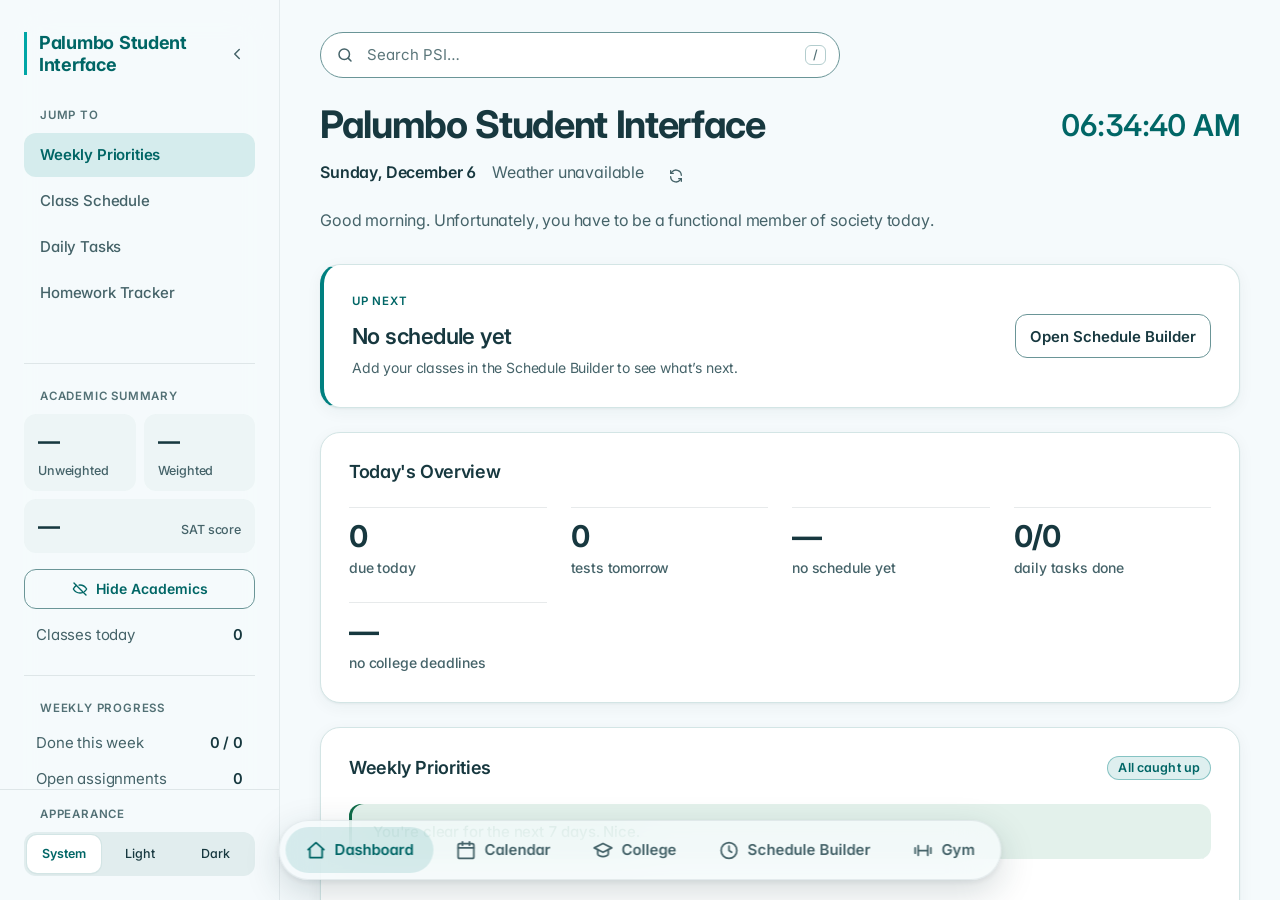
==== commit d446889d: "Add files via upload" ====
--- a/index.html
+++ b/index.html
@@ -318,6 +318,10 @@
                             <input type="text" id="schedule-teacher" placeholder=" ">
                         </label>
 
+                        <label>Room
+                            <input type="text" id="schedule-room" maxlength="20" placeholder=" ">
+                        </label>
+
                         <label>Days
                             <div class="days-picker">
                                 <label class="day-check"><input type="checkbox" value="Monday"><span>Mon</span></label>
--- a/psi.css
+++ b/psi.css
@@ -186,6 +186,8 @@
 .dashboard-grid{display:grid;grid-template-columns:minmax(0,1.8fr) minmax(300px,1fr);gap:var(--gap);margin-bottom:var(--gap)}
 .dashboard-grid:last-child{margin-bottom:0}
 @keyframes in{from{opacity:0;transform:translateY(6px)}to{opacity:1;transform:none}}
+@keyframes fade{from{opacity:0}to{opacity:1}}
+@keyframes out{to{opacity:0;transform:translateY(6px)}}
 
 /* Dock: primary navigation, floating material (injected by v3.js) */
 .dock{position:fixed;left:50%;bottom:calc(20px + env(safe-area-inset-bottom,0px));z-index:50;display:flex;gap:2px;padding:6px;transform:translateX(-50%);border:1px solid var(--material-border);border-radius:var(--r-pill);background:var(--material);-webkit-backdrop-filter:var(--blur);backdrop-filter:var(--blur);box-shadow:var(--shadow-pop)}
@@ -263,8 +265,11 @@
 .col-track,.side-bar{height:6px}
 .workload-bar-track,.gauge-track{height:8px}
 .workload-bar-track{display:flex}
-.col-fill,.workload-bar-fill,.side-bar i,.gauge-fill{display:block;height:100%;border-radius:inherit;background:var(--accent);transition:width .3s ease}
-.workload-bar-fill{flex:0 0 auto;width:0}
+.col-fill,.workload-bar-fill,.side-bar i,.gauge-fill{display:block;height:100%;border-radius:inherit;background:var(--accent)}
+/* Single-fill bars slide a full-width fill inside the clipped track (--p is 0..1), so growing one is a compositor-only transform, not a layout. */
+.col-fill,.side-bar i,.gauge-fill{width:100%;transform:translateX(calc(var(--p,0) * 100% - 100%));transition:transform .3s var(--ease)}
+/* The workload bar is two segments sharing one flex row, so they keep animating width. */
+.workload-bar-fill{flex:0 0 auto;width:0;transition:width .3s ease}
 .workload-bar-fill.is-complete{background:var(--ok)}
 .workload-bar-overdue{flex:0 0 auto;width:0;height:100%;background:var(--err);transition:width .3s ease}
 .side-bar{margin:var(--s2) 12px 0;height:5px}
@@ -273,7 +278,6 @@
 .pct{color:var(--text)}
 .wc.over{color:var(--err-ink)}
 .gauge{margin:var(--s2) 0 var(--s4)}
-.gauge-fill{width:0}
 .gauge-scale{display:flex;justify-content:space-between;margin-top:6px;color:var(--text-3);font-size:var(--fs-xs)}
 
 /* Empty states say what the person is looking at; dashed outline where a list would be */
@@ -336,12 +340,13 @@
 
 /* Up next: the one live number on the dashboard. Teal edge marks it as the current focus. */
 .next-class{display:grid;grid-template-columns:minmax(0,1fr) auto;align-items:center;gap:var(--s4) var(--s6);border-left:4px solid var(--accent)}
+.next-class{transition:background-color var(--t),border-color var(--t)}
 .next-class.is-now{background:var(--teal-surface)}
 .nc-eyebrow{margin-bottom:var(--s2);color:var(--accent-ink)}
 .nc-name{font-size:var(--fs-xl);font-weight:600;letter-spacing:-.025em;overflow-wrap:anywhere}
 .nc-meta{margin-top:4px;color:var(--text-2);font-size:var(--fs-sm)}
 .nc-count{text-align:right}
-.nc-count b{display:block;color:var(--accent-ink);font-size:var(--fs-2xl);font-weight:700;letter-spacing:-.03em;line-height:1.1}
+.nc-count b{display:block;min-width:7ch /* in the big number's own font: widest reading (1:18:05) fits, so ticking never moves the name column */;color:var(--accent-ink);font-size:var(--fs-2xl);font-weight:700;letter-spacing:-.03em;line-height:1.1}
 .nc-count span{color:var(--text-2);font-size:var(--fs-sm)}
 .next-class.is-idle{grid-template-columns:1fr}
 
@@ -602,6 +607,9 @@
 .psi-dialog{width:min(440px,calc(100vw - 32px));padding:0;border:1px solid var(--material-border);border-radius:var(--r-modal);background:var(--elevated);color:var(--text);box-shadow:var(--shadow-pop)}
 .psi-dialog::backdrop{background:var(--scrim);-webkit-backdrop-filter:blur(10px);backdrop-filter:blur(10px)}
 .psi-dialog[open]{animation:in .2s ease}
+.psi-dialog[open]::backdrop{animation:fade .2s ease}
+.psi-dialog.is-closing{animation:out .15s ease forwards;pointer-events:none}
+.psi-dialog.is-closing::backdrop{animation:fade .15s ease reverse forwards}
 .dlg-body{padding:var(--s6)}
 .psi-dialog h2{margin-bottom:var(--s2);font-size:var(--fs-xl);overflow-wrap:anywhere}
 .psi-dialog p{color:var(--text-2)}
@@ -653,6 +661,8 @@
 .calendar-cell:hover{background:var(--cell-hover)}
 .calendar-cell.is-today:hover{background:var(--today)}
 .calendar-chip:hover{filter:brightness(1.08)}
+/* Rows, cells and tiles ease their hover fill; transitions are colour-only so nothing reflows */
+.schedule-item,.homework-item,.task-item,.saved-class,.dl-row,.gym-wrow,.course-item,.col-card summary,.calendar-cell{transition:background-color var(--t),border-color var(--t)}
 /* Active (pressed) */
 button:active{transform:scale(.98)}
 /* Focus: soft ring on fields, crisp outline on everything else. Browser outlines are replaced, never removed. */
@@ -769,6 +779,11 @@
 .skip-link:focus{transform:none}
 .content:focus{outline:none} /* skip-link target: focused programmatically, not a control */
 .sr-only{position:absolute;width:1px;height:1px;margin:-1px;padding:0;overflow:hidden;clip:rect(0 0 0 0);white-space:nowrap;border:0}
+/* Theme change: psi-ui.js sets .theme-anim on <html> for ~250ms after the person picks a theme, so surfaces crossfade
+   once instead of snapping. Colour properties only, and never under reduced motion. */
+@media (prefers-reduced-motion:no-preference){
+  .theme-anim,.theme-anim *,.theme-anim *::before,.theme-anim *::after{transition:background-color .22s ease,color .22s ease,border-color .22s ease,fill .22s ease,stroke .22s ease!important}
+}
 @media (prefers-reduced-motion:reduce){
   *,*::before,*::after{animation-duration:.01ms!important;animation-iteration-count:1!important;transition-duration:.01ms!important;scroll-behavior:auto!important}
 }
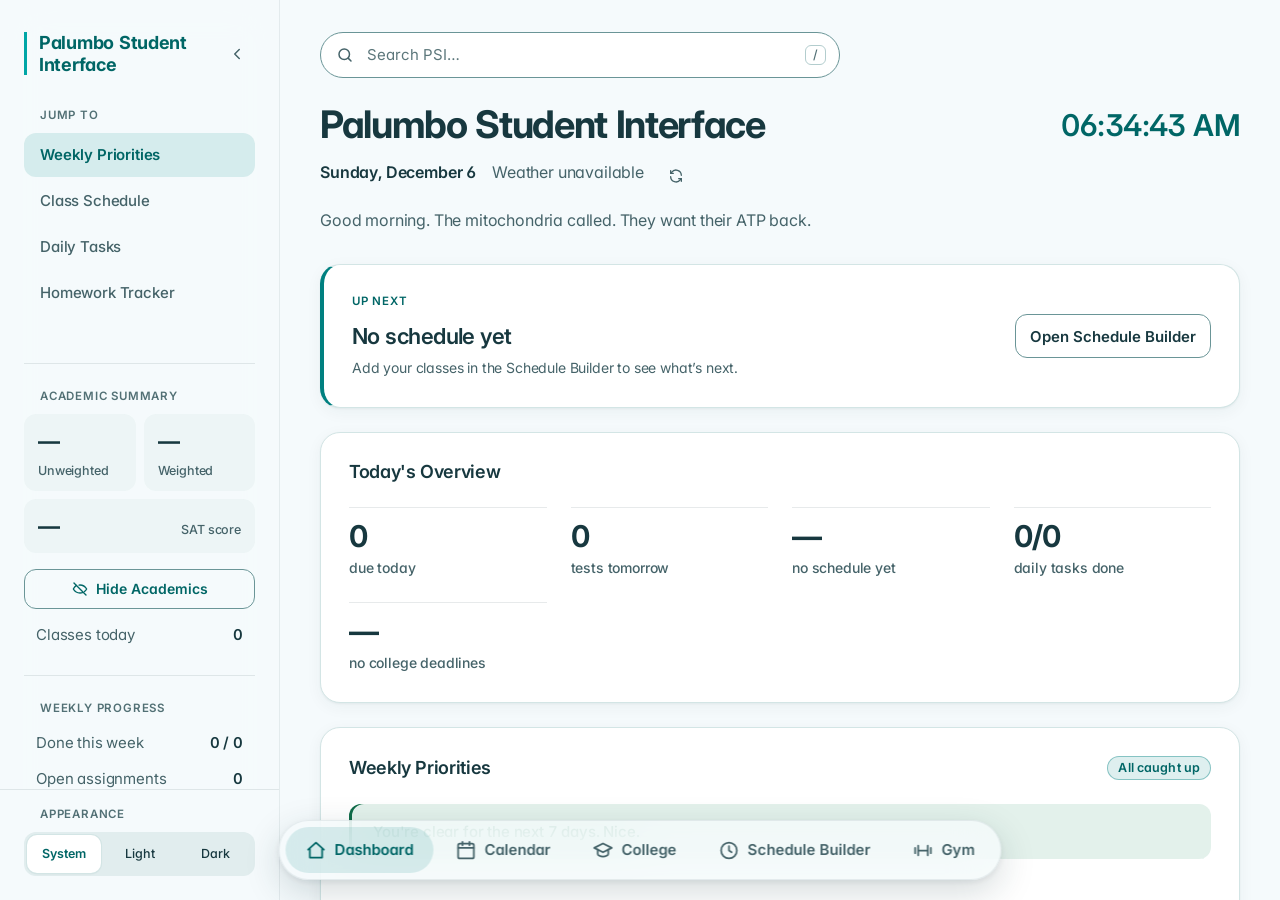
==== commit 62050676: "Add files via upload" ====
--- a/index.html
+++ b/index.html
@@ -322,6 +322,19 @@
                             <input type="text" id="schedule-room" maxlength="20" placeholder=" ">
                         </label>
 
+                        <label>Bell period <small>(optional)</small>
+                            <input type="text" id="schedule-period" maxlength="30" list="bell-period-names" placeholder=" ">
+                            <datalist id="bell-period-names"></datalist>
+                        </label>
+
+                        <label>Meets on
+                            <select id="schedule-rotation">
+                                <option value="">Every school day</option>
+                                <option value="A">A-Days only</option>
+                                <option value="B">B-Days only</option>
+                            </select>
+                        </label>
+
                         <label>Days
                             <div class="days-picker">
                                 <label class="day-check"><input type="checkbox" value="Monday"><span>Mon</span></label>
@@ -464,6 +477,7 @@
 </footer>
     </main>
 
+    <script src="psi-bell.js" defer></script>
     <script src="script.js" defer></script>
     <script src="v3.js" defer></script>
     <script src="gym.js" defer></script>
--- a/psi.css
+++ b/psi.css
@@ -341,6 +341,33 @@
 /* Up next: the one live number on the dashboard. Teal edge marks it as the current focus. */
 .next-class{display:grid;grid-template-columns:minmax(0,1fr) auto;align-items:center;gap:var(--s4) var(--s6);border-left:4px solid var(--accent)}
 .next-class{transition:background-color var(--t),border-color var(--t)}
+.mode-button.is-today::after{content:"";display:inline-block;width:6px;height:6px;margin-left:8px;border-radius:50%;background:var(--accent-ink);vertical-align:middle}
+/* Official bell schedule: status line, imported-schedule preview, settings panel */
+.bell-status{display:flex;flex-wrap:wrap;align-items:baseline;gap:var(--s2) var(--s4);font-size:var(--fs-sm);color:var(--text-2)}
+.bell-status:empty{display:none}
+.bell-status b{color:var(--text);font-weight:600}
+.bell-status small{color:var(--text-2);font-size:inherit}
+.bell-previewing{color:var(--text)}
+.link-button{padding:0;border:0;background:none;color:var(--accent-ink);font:inherit;font-weight:600;text-decoration:underline;text-underline-offset:3px;cursor:pointer}
+.link-button:hover{color:var(--text)}
+.bell-more{min-height:38px;max-width:100%;padding:0 12px;border:1px solid var(--control);border-radius:var(--r-xs);background:var(--field);color:var(--text);font:inherit;font-size:var(--fs-sm)}
+.bell-more.active{background:var(--seg-on);color:var(--accent-ink);font-weight:600}
+.bell-preview{display:flex;flex-wrap:wrap;gap:var(--s2) var(--s4);padding:var(--s3) var(--s4);border:1px solid var(--border);border-radius:var(--r-sm);background:var(--teal-surface);font-size:var(--fs-sm)}
+.bell-preview[hidden]{display:none}
+.bell-sub,.bell-hint,.bell-empty,.bell-ok{margin:var(--s2) 0 0;color:var(--text-2);font-size:var(--fs-sm)}
+.bell-warn{margin:var(--s3) 0 0;padding:var(--s3) var(--s4);border:1px solid var(--warn);border-radius:var(--r-sm);color:var(--text);font-size:var(--fs-sm)}
+.bell-panel details{margin-top:var(--s4);border-top:1px solid var(--border);padding-top:var(--s3)}
+.bell-panel summary{cursor:pointer;font-weight:600;padding:var(--s2) 0}
+.bell-panel h3{margin:var(--s4) 0 var(--s2);font-size:var(--fs-sm);color:var(--text-2);font-weight:600}
+.bell-fields{display:flex;flex-wrap:wrap;align-items:flex-end;gap:var(--s3) var(--s4);margin-top:var(--s3)}
+.bell-fields label{display:flex;flex-direction:column;gap:4px;min-width:150px;flex:1 1 150px;font-size:var(--fs-sm);color:var(--text-2)}
+.bell-list{display:flex;flex-direction:column;gap:var(--s2)}
+.bell-row{display:flex;align-items:center;justify-content:space-between;gap:var(--s3);padding:var(--s2) var(--s3);border:1px solid var(--border);border-radius:var(--r-sm);font-size:var(--fs-sm)}
+.bell-sched{display:flex;flex-direction:column;padding:var(--s2) 0;border-bottom:1px solid var(--border);font-size:var(--fs-sm)}
+.bell-sched small{color:var(--text-2);font-size:inherit}
+.bell-table{width:100%;border-collapse:collapse;font-size:var(--fs-sm)}
+.bell-table th,.bell-table td{padding:6px 0;text-align:left;border-bottom:1px solid var(--border)}
+.bell-table th{width:40%;font-weight:500;color:var(--text-2)}
 .next-class.is-now{background:var(--teal-surface)}
 .nc-eyebrow{margin-bottom:var(--s2);color:var(--accent-ink)}
 .nc-name{font-size:var(--fs-xl);font-weight:600;letter-spacing:-.025em;overflow-wrap:anywhere}
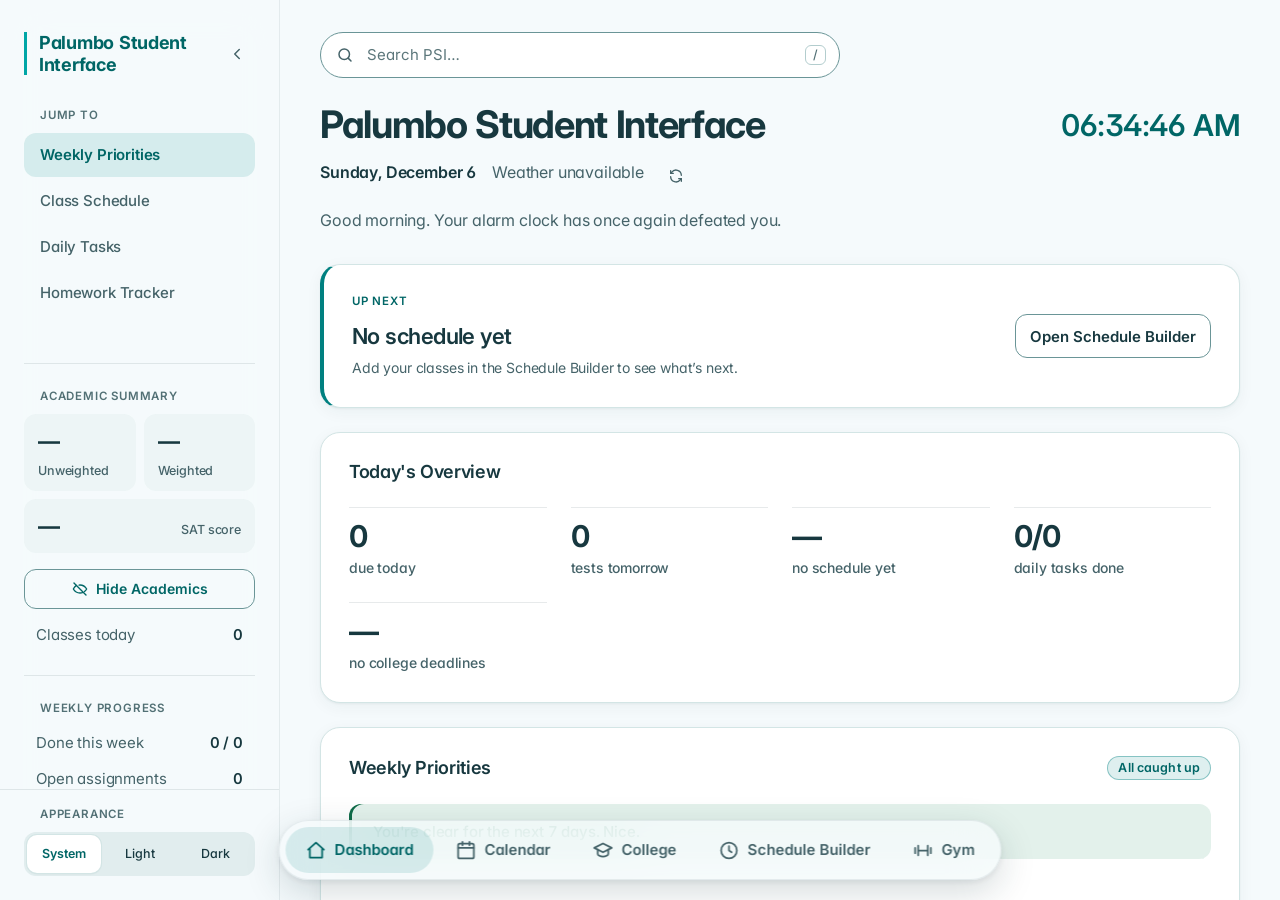
==== commit 9e449ca1: "Add files via upload" ====
--- a/index.html
+++ b/index.html
@@ -322,9 +322,20 @@
                             <input type="text" id="schedule-room" maxlength="20" placeholder=" ">
                         </label>
 
-                        <label>Bell period <small>(optional)</small>
-                            <input type="text" id="schedule-period" maxlength="30" list="bell-period-names" placeholder=" ">
-                            <datalist id="bell-period-names"></datalist>
+                        <label>Period
+                            <select id="schedule-period" required>
+                                <option value="" disabled selected>Choose a period</option>
+                                <option value="before">Before School</option>
+                                <option value="advisory">Advisory</option>
+                                <option value="p1">1st Period</option>
+                                <option value="p2">2nd Period</option>
+                                <option value="p3">3rd Period</option>
+                                <option value="p4">4th Period</option>
+                                <option value="p5">5th Period</option>
+                                <option value="p6">6th Period</option>
+                                <option value="p7">7th Period</option>
+                                <option value="after">After School</option>
+                            </select>
                         </label>
 
                         <label>Meets on
--- a/psi.css
+++ b/psi.css
@@ -342,19 +342,10 @@
 .next-class{display:grid;grid-template-columns:minmax(0,1fr) auto;align-items:center;gap:var(--s4) var(--s6);border-left:4px solid var(--accent)}
 .next-class{transition:background-color var(--t),border-color var(--t)}
 .mode-button.is-today::after{content:"";display:inline-block;width:6px;height:6px;margin-left:8px;border-radius:50%;background:var(--accent-ink);vertical-align:middle}
-/* Official bell schedule: status line, imported-schedule preview, settings panel */
-.bell-status{display:flex;flex-wrap:wrap;align-items:baseline;gap:var(--s2) var(--s4);font-size:var(--fs-sm);color:var(--text-2)}
-.bell-status:empty{display:none}
-.bell-status b{color:var(--text);font-weight:600}
-.bell-status small{color:var(--text-2);font-size:inherit}
-.bell-previewing{color:var(--text)}
-.link-button{padding:0;border:0;background:none;color:var(--accent-ink);font:inherit;font-weight:600;text-decoration:underline;text-underline-offset:3px;cursor:pointer}
-.link-button:hover{color:var(--text)}
+/* Official bell schedule: settings panel */
 .bell-more{min-height:38px;max-width:100%;padding:0 12px;border:1px solid var(--control);border-radius:var(--r-xs);background:var(--field);color:var(--text);font:inherit;font-size:var(--fs-sm)}
 .bell-more.active{background:var(--seg-on);color:var(--accent-ink);font-weight:600}
-.bell-preview{display:flex;flex-wrap:wrap;gap:var(--s2) var(--s4);padding:var(--s3) var(--s4);border:1px solid var(--border);border-radius:var(--r-sm);background:var(--teal-surface);font-size:var(--fs-sm)}
-.bell-preview[hidden]{display:none}
-.bell-sub,.bell-hint,.bell-empty,.bell-ok{margin:var(--s2) 0 0;color:var(--text-2);font-size:var(--fs-sm)}
+.bell-hint,.bell-empty,.bell-ok{margin:var(--s2) 0 0;color:var(--text-2);font-size:var(--fs-sm)}
 .bell-warn{margin:var(--s3) 0 0;padding:var(--s3) var(--s4);border:1px solid var(--warn);border-radius:var(--r-sm);color:var(--text);font-size:var(--fs-sm)}
 .bell-panel details{margin-top:var(--s4);border-top:1px solid var(--border);padding-top:var(--s3)}
 .bell-panel summary{cursor:pointer;font-weight:600;padding:var(--s2) 0}
@@ -412,6 +403,15 @@
 .schedule-remaining strong,.schedule-item.current-class .schedule-remaining{color:var(--accent-ink)}
 .schedule-saved{margin-top:var(--s5);padding-top:var(--s5);border-top:1px solid var(--hair)}
 .saved-class{display:flex;align-items:center;justify-content:space-between;gap:var(--s4)}
+/* Schedule by period: a heading per period (name + official time), the person's classes under it; After School sits below a divider */
+.schedule-group+.schedule-group{margin-top:var(--s3)}
+.schedule-period{display:flex;justify-content:space-between;align-items:baseline;gap:var(--s4);padding:var(--s2) 18px 2px;color:var(--text-2);font-size:var(--fs-sm);font-weight:600;letter-spacing:.04em;text-transform:uppercase}
+.schedule-period.is-current{color:var(--accent-ink)}
+.schedule-period span+span{font-variant-numeric:tabular-nums;letter-spacing:0;text-transform:none;font-weight:500}
+.schedule-free{display:grid;grid-template-columns:minmax(180px,1.5fr) minmax(90px,.7fr) minmax(90px,.7fr) minmax(150px,1fr);gap:var(--s4);padding:10px 18px;color:var(--text-2);font-size:var(--fs-sm)}
+.schedule-divider{height:1px;margin:var(--s5) 18px var(--s3);background:var(--border-strong)}
+.saved-actions{display:flex;align-items:center;gap:var(--s2);flex-shrink:0}
+.saved-period{min-height:36px;max-width:150px;padding:0 10px;border:1px solid var(--control);border-radius:var(--r-xs);background:var(--field);color:var(--text);font:inherit;font-size:var(--fs-sm)}
 
 /* --- Tasks and homework --- */
 .task-panel{min-height:100%}
@@ -757,7 +757,11 @@
   .editor-full,.bell-note{grid-column:auto}
   .ov-stats{grid-template-columns:1fr 1fr}
   .schedule-header{display:none}
-  .schedule-item{grid-template-columns:1fr 1fr}
+  .schedule-item,.schedule-free{grid-template-columns:1fr 1fr}
+  .schedule-period{padding-inline:14px}
+  .saved-class{flex-wrap:wrap}
+  .saved-actions{width:100%;justify-content:space-between}
+  .saved-period{max-width:none;flex:1}
   .schedule-class-name{grid-column:1/-1}
   .homework-item{grid-template-columns:1fr}
   .schedule-item,.homework-item,.priority-item,.task-item,.saved-class,.dl-row,.gym-wrow,.gym-chk{padding:12px 14px}
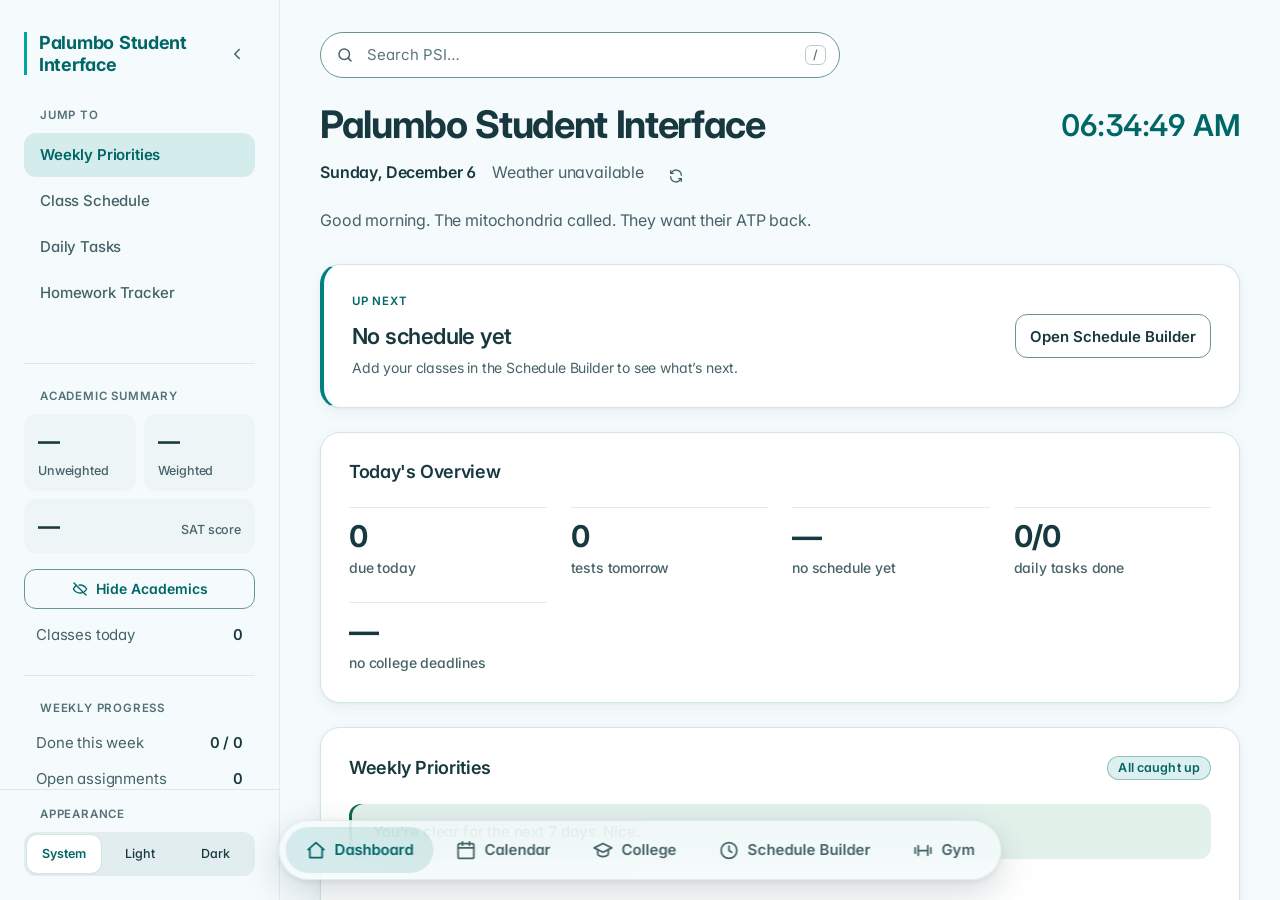
==== commit 5b300d37: "Add files via upload" ====
--- a/index.html
+++ b/index.html
@@ -335,6 +335,7 @@
                                 <option value="p6">6th Period</option>
                                 <option value="p7">7th Period</option>
                                 <option value="after">After School</option>
+                                <option value="dayoff">Day Off</option>
                             </select>
                         </label>
 
